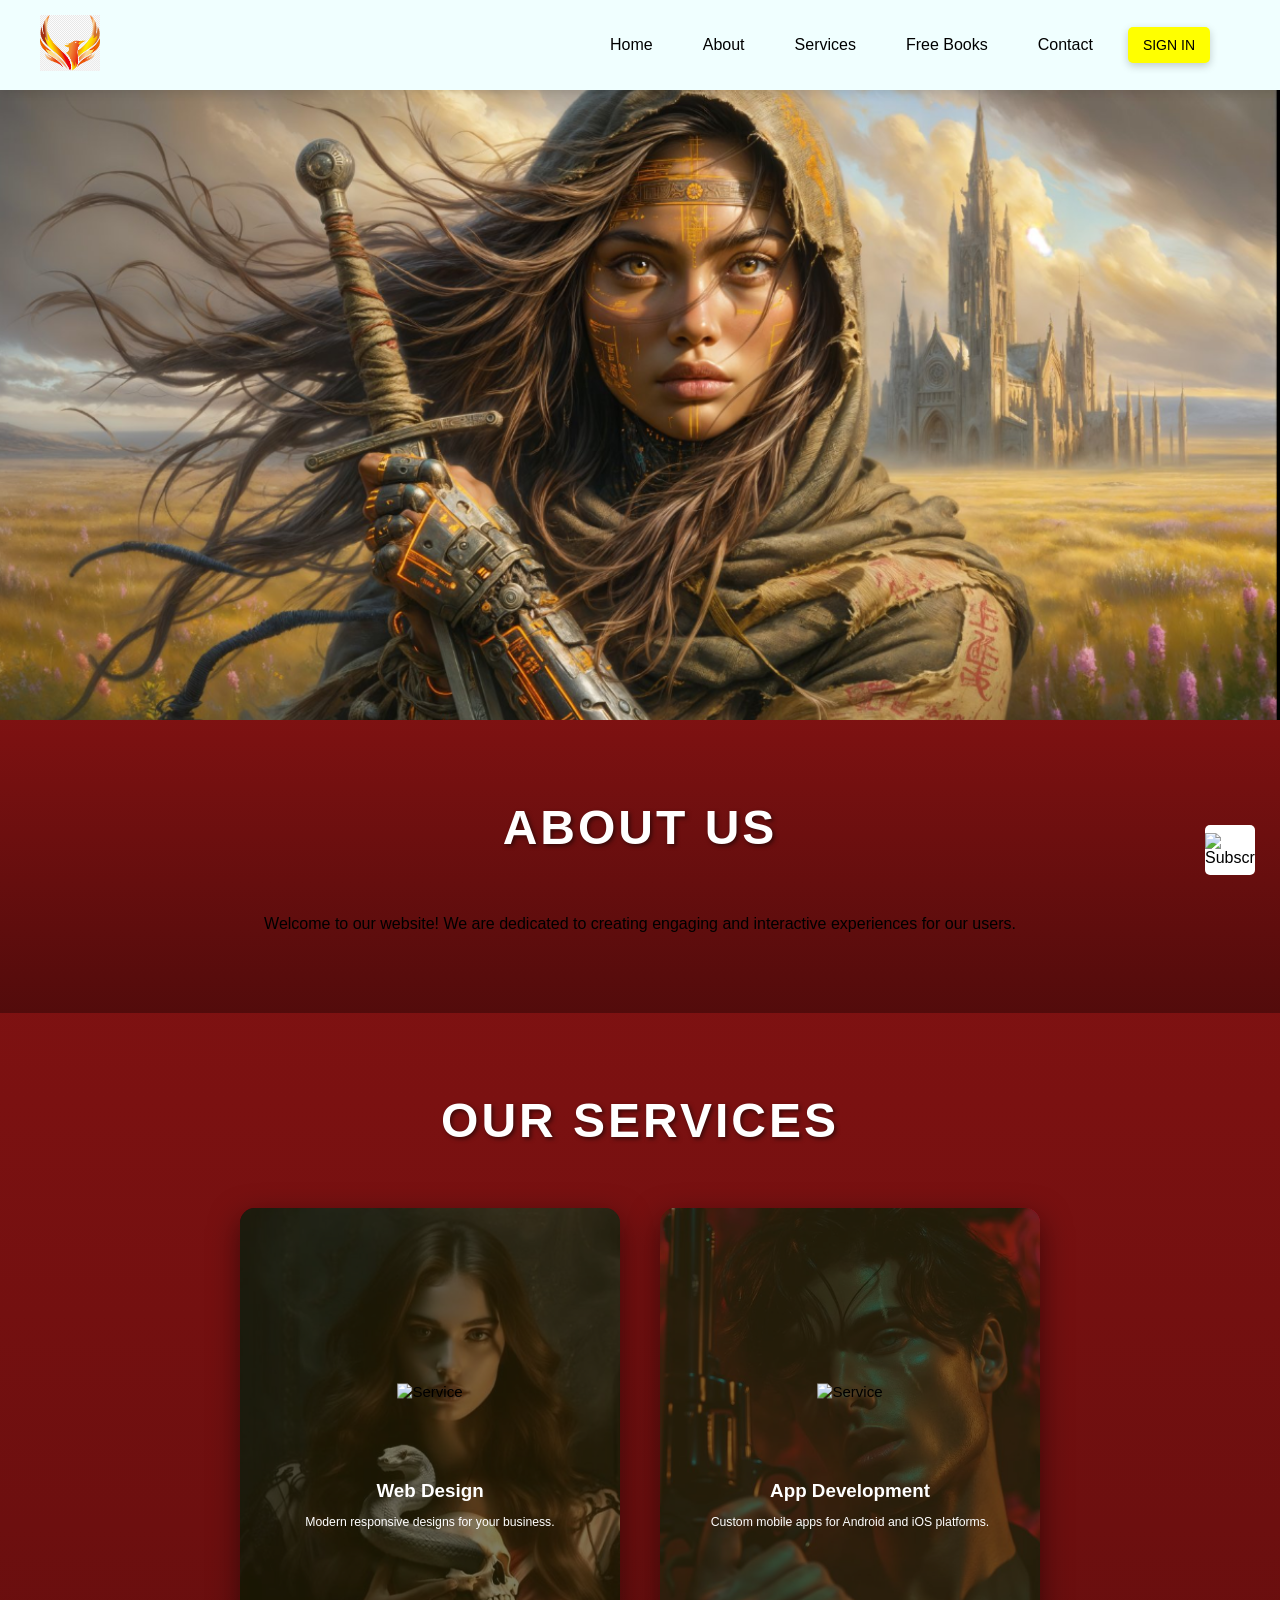
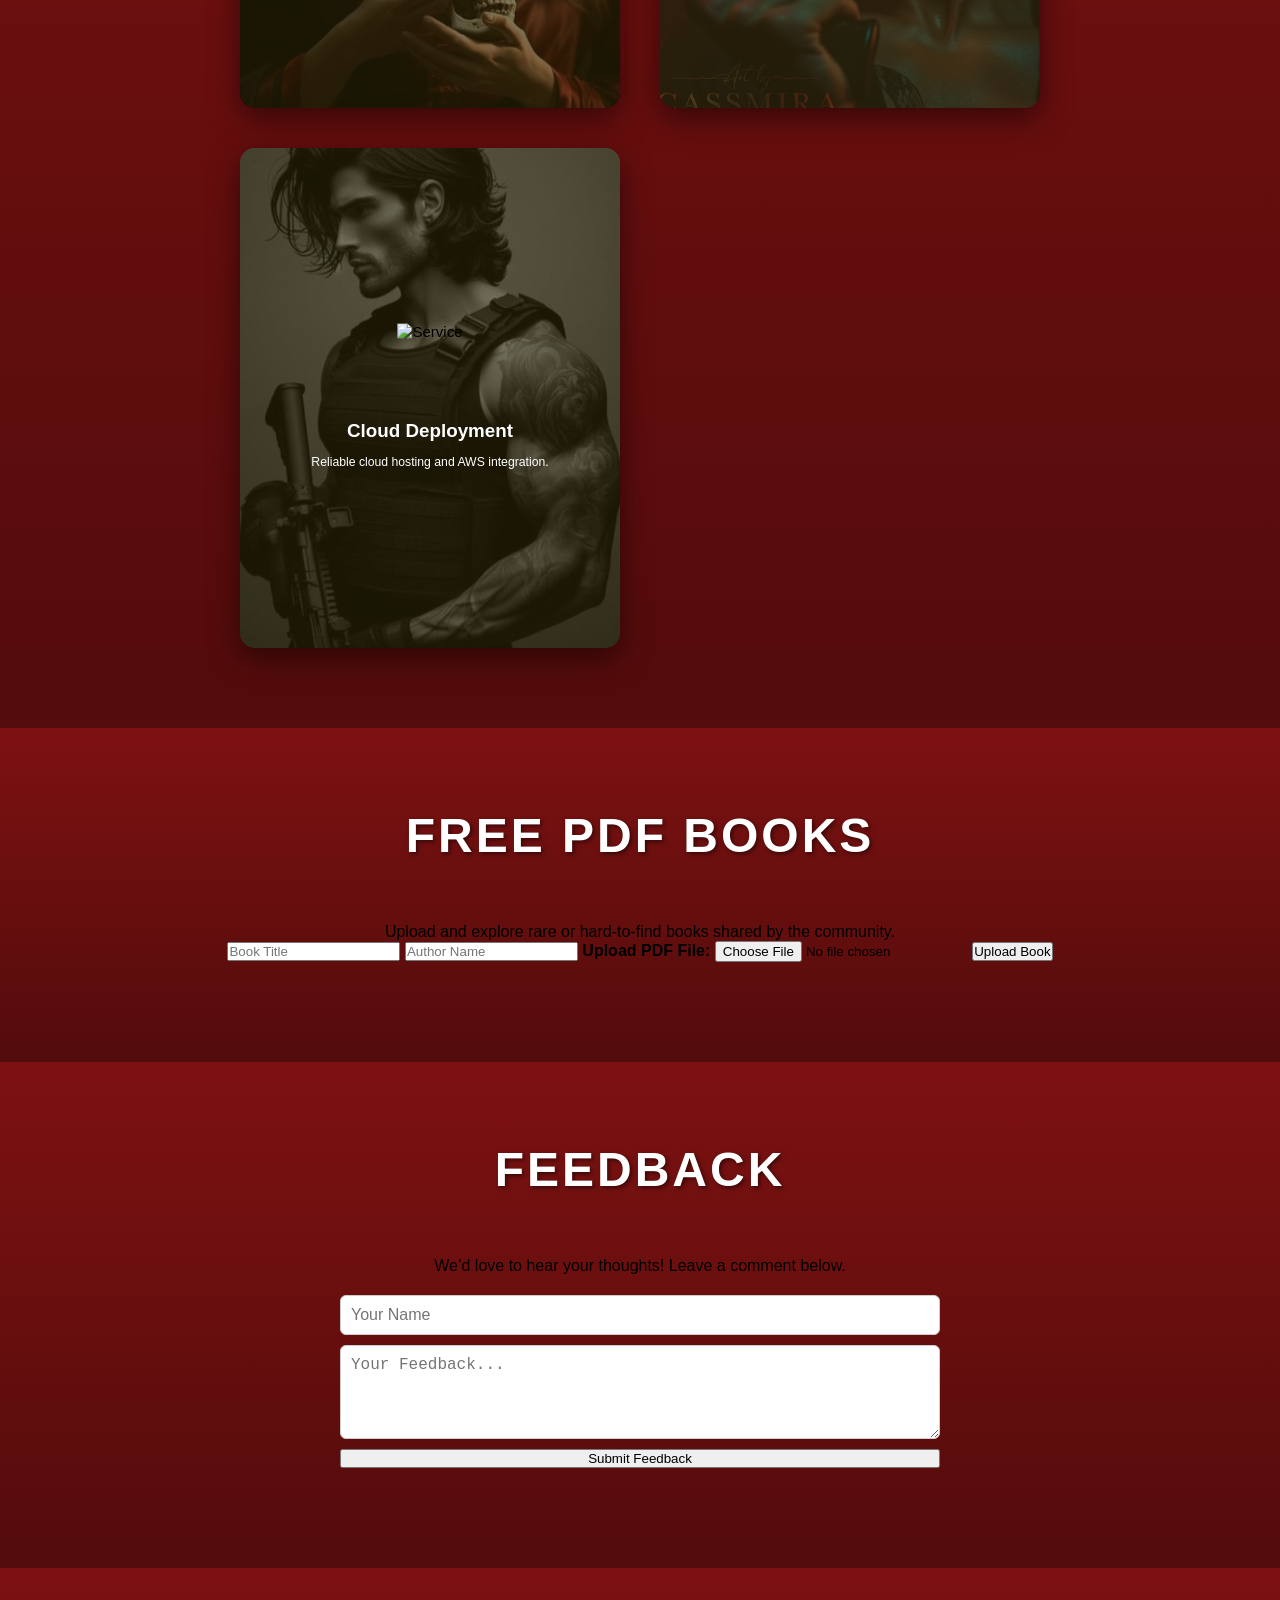
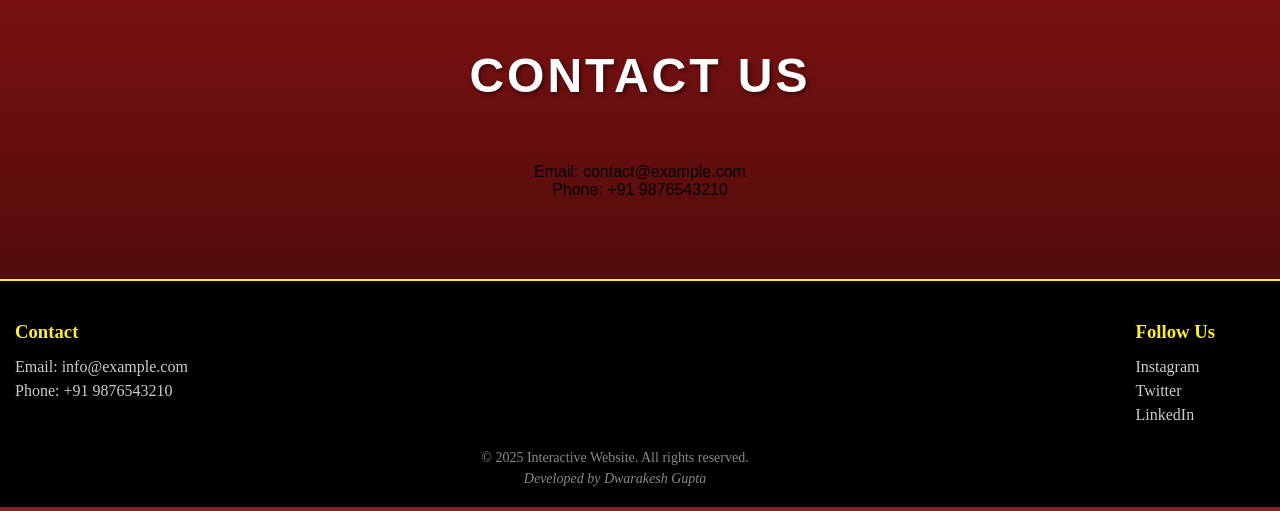
==== index.html @ aad5a96a "Pdf books section 40 (#53) * Updated feedback section and improved design  * Added Free PDF Books se" ====
<!DOCTYPE html>
<html lang="en">
<head>
  <meta charset="UTF-8" />
  <meta name="viewport" content="width=device-width, initial-scale=1.0" />
  <title>Interactive Website</title>
  <link rel="stylesheet" href="style.css" />
  <script src="https://code.jquery.com/jquery-3.6.0.min.js"></script>
  <style>
    html { scroll-behavior: smooth; }
  </style>
</head>
<body>
  <!-- Navbar -->
  <nav class="navbar">
    <div class="container">
      <a href="#home"><img src="logo.png" alt="Logo" class="logo" /></a>
      <div class="menu-toggle" id="menuToggle">
        <div class="bar"></div>
        <div class="bar"></div>
        <div class="bar"></div>
      </div>
      <ul class="navbar-list" id="navbarList">
        <li><a href="#home" class="link active">Home</a></li>
        <li><a href="#about" class="link">About</a></li>
        <li><a href="#services" class="link">Services</a></li>
        <li><a href="#books" class="link">Free Books</a></li>
        <li><a href="#contact" class="link">Contact</a></li>
        <li><a href="./signin.html" class="btn" id="login">Sign In</a></li>
        <li><a href="#" class="btn" id="logout" style="display:none;">Logout</a></li>
      </ul>
    </div>
  </nav>

  <!-- Home Section -->
  <section id="home" class="content">
    <img src="bg.png" alt="Background" class="img" loading="lazy" />
  </section>

  <!-- About Section -->
  <section id="about" class="featured-section">
    <h2 class="featured-title">About Us</h2>
    <p>
      Welcome to our website! We are dedicated to creating engaging and interactive experiences for our users.
    </p>
  </section>

  <!-- Services Section -->
  <section id="services" class="featured-section">
    <h2 class="featured-title">Our Services</h2>
    <div class="featured-cards">
      <div class="flip-card">
        <div class="flip-card-front">
          <div class="inner">
            <img src="service1.png" alt="Service" class="icon" />
            <h3>Web Design</h3>
            <p>Modern responsive designs for your business.</p>
          </div>
        </div>
        <div class="flip-card-back">
          <div class="inner">
            <h3>Web Design</h3>
            <p>We design visually appealing and responsive websites using the latest technologies.</p>
          </div>
        </div>
      </div>

      <div class="flip-card">
        <div class="flip-card-front">
          <div class="inner">
            <img src="service2.png" alt="Service" class="icon" />
            <h3>App Development</h3>
            <p>Custom mobile apps for Android and iOS platforms.</p>
          </div>
        </div>
        <div class="flip-card-back">
          <div class="inner">
            <h3>App Development</h3>
            <p>Build powerful and user-friendly applications tailored to your needs.</p>
          </div>
        </div>
      </div>

      <div class="flip-card">
        <div class="flip-card-front">
          <div class="inner">
            <img src="service3.png" alt="Service" class="icon" />
            <h3>Cloud Deployment</h3>
            <p>Reliable cloud hosting and AWS integration.</p>
          </div>
        </div>
        <div class="flip-card-back">
          <div class="inner">
            <h3>Cloud Deployment</h3>
            <p>We deploy and manage your apps on secure cloud environments like AWS.</p>
          </div>
        </div>
      </div>
    </div>
  </section>

  <!-- 📚 Free PDF Books Section -->
  <section id="books" class="featured-section">
    <h2 class="featured-title">Free PDF Books</h2>
    <p>Upload and explore rare or hard-to-find books shared by the community.</p>

    <form id="bookUploadForm" class="book-upload-form">
      <input type="text" id="bookTitle" name="bookTitle" placeholder="Book Title" required />
      <input type="text" id="bookAuthor" name="bookAuthor" placeholder="Author Name" required />
      <label for="bookFile" style="font-weight: 600;">Upload PDF File:</label>
      <input type="file" id="bookFile" name="bookFile" accept=".pdf" required />
      <button type="submit" class="submit-btn">Upload Book</button>
    </form>

    <div id="bookList" class="book-list"></div>
  </section>

  <!-- 💬 Feedback Section -->
  <section id="feedback" class="featured-section">
    <h2 class="featured-title">Feedback</h2>
    <p>We’d love to hear your thoughts! Leave a comment below.</p>

    <form id="feedbackForm" class="feedback-form">
      <input type="text" id="name" name="name" placeholder="Your Name" required />
      <textarea id="comment" name="comment" rows="4" placeholder="Your Feedback..." required></textarea>
      <button type="submit" class="submit-btn">Submit Feedback</button>
    </form>

    <div id="feedbackList" class="feedback-list"></div>
  </section>

  <!-- Contact Section -->
  <section id="contact" class="featured-section">
    <h2 class="featured-title">Contact Us</h2>
    <p>Email: contact@example.com</p>
    <p>Phone: +91 9876543210</p>
  </section>

  <!-- Popup -->
  <div id="popup">
    <img src="newsletter.png" class="newsletter" alt="Subscribe" />
    <span class="close" id="closePopup"><img src="close.png" class="close-icon" alt="Close" /></span>
    <h2 class="align-text">Subscribe to Upload Template</h2>

    <form id="uploadForm" class="input-field">
      <input type="email" id="email" name="email" placeholder="Enter your email" required />
      <label for="fileUpload" style="font-weight: 600;">Upload your template:</label>
      <input type="file" id="fileUpload" name="fileUpload" accept=".pdf,.zip,.docx,.png,.jpg" required />
      <button type="submit" class="submit-btn">Submit</button>
    </form>
  </div>

  <div class="subscribe-btn" id="openPopup">
    <img src="bell.png" alt="Subscribe" class="bell" />
  </div>

  <!-- Footer -->
  <footer class="footer">
    <div class="footer-wrapper">
      <div class="footer-contact">
        <h3>Contact</h3>
        <p>Email: info@example.com</p>
        <p>Phone: +91 9876543210</p>
      </div>
      <div class="footer-social">
        <h3>Follow Us</h3>
        <p><a href="#">Instagram</a></p>
        <p><a href="#">Twitter</a></p>
        <p><a href="#">LinkedIn</a></p>
      </div>
    </div>
    <div class="footer-bottom">
      <p>&copy; 2025 Interactive Website. All rights reserved.</p>
      <p class="footer-dev">Developed by Dwarakesh Gupta</p>
    </div>
  </footer>

  <!-- JS -->
  <script src="script.js"></script>
</body>
</html>
---- style.css ----
* {
  margin: 0;
  padding: 0;
  box-sizing: border-box;
  
}


body {
  margin: 0;
  padding: 0;
  font-family: 'Poppins', sans-serif;
  background: rgba(125, 16, 16, 0.922);
  overflow-x: hidden;
  overflow-y: auto;
}

/*popup*/

.newsletter{
  margin-bottom: 0px;
  display: flex; /* Use flexbox to center align-items */
  justify-content: center; /* Center items horizontally */
  width: 170px;
  margin: 0 auto; /* Center the elements horizontally */
}

/* Additional styling for the image inside popup */
#popup img.newsletter {
  display: block; /* Ensures the image is displayed as a block element */
  max-width: 100%; /* Ensure the image does not exceed container width */
  height: auto; /* Maintain aspect ratio */
}

/* Styles for the close button */
.close {
  width: 20px;
  height: auto;
}

.bell {
  width: 50px;
  height: auto;
}

.subscribe-btn {
  width: 50px;
  height: 50px;
  background-color: #fff;
  border-radius: 5px;
  position: absolute;
  right: 25px;
  bottom: 25px;
  display: flex;
  align-items: center;
  justify-content: center;
  cursor: pointer;
}

.subscribe-btn .img {
  max-width: 27px;
}

#popup {
  width: 90%;
  max-width: 500px;
  height: auto;
  max-height: 90vh;
  padding: 30px 20px;
  background-color: #fff;
  position: fixed;
  top: 50%;
  left: 50%;
  transform: translate(-50%, -50%);
  box-shadow: 0 0 40px rgba(0, 0, 0, 0.2);
  border-radius: 10px;
  transition: all 0.4s;
  z-index: 1000;
  display: none;
  overflow-y: auto;
  display: none;
  /* Center and stack popup content */
  display: none;
  /* Flex when active */
}
#popup.active {
  display: block; /* Show popup when active class is added */
  visibility: visible;
  opacity: 1;
}

/* Styles for the blur effect */
.blur {
  filter: blur(5px); /* Blur effect for the background */
  -webkit-filter: blur(5px); /* For older versions of Safari */
}

/* Use flexbox on the popup container to center its inner content */
#popup.active {
  display: flex; /* Show and layout content when active */
  visibility: visible;
  opacity: 1;
  flex-direction: column;
  align-items: center;
  justify-content: center;
}

#popup img {
  max-width: 150px;
}

.align-text{
  text-align: center;
  font-weight: 1000;
  font-size: 30px;
}

#popup .align-text{
  margin: 20px 0 10px;
  color:#000;
  font-size: 28px;
  font-weight: 700;
  text-align: center;
}

/* Make inner elements naturally fill available width */

.input-field{
  position: relative;
  width: 100%;
  margin-top: 20px;
}

.input-field input[type="email"] {
  width: 100%;
  padding: 10px 0;
  margin-bottom: 20px;
  padding: 15px;
  color: #000;
  background-color: #fff;
  border: 1px solid #060000;
  font-size: 15px;
  font-weight: 600;
  outline: none;
}


.input-field .submit-btn{
  width: 100%;
  padding: 15px 20px;
  color: #000000;
  background-color: rgb(232, 232, 13);
  font-size: 15px;
  font-weight: 700;
  letter-spacing: 1.5px;
  text-transform: uppercase;
  border-radius: 4px;
  border: none;
  outline: none;
  transition: all 0.3s;
  cursor: pointer;
}
.input-field .submit-btn:hover{
  background-color:#a8a1a1 ;
}

#popup .close{
  position: absolute;
  top: 5px;
  right: 10px;
  cursor: pointer;
}
.close .close-icon {
  width: 20px; /* Adjust close icon size */
  height: auto; /* Maintain aspect ratio */
}

/*navbar*/

.navbar {
  position: sticky;
  top: 0;
  color: #000;
  background-color: azure;
  padding: 15px 20px;
  z-index: 999;
  box-shadow: 0 2px 10px rgba(0, 0, 0, 0.1);
}

.logo {
  width: 60px;
  height: auto;
}

.container {
  display: flex;
  justify-content: space-between;
  align-items: center;
  max-width: 1400px;
  margin: 0 auto;
  padding: 0 20px;
}

.navbar .navbar-list {
  display: flex;
  list-style-type: none;
  margin: 0;
  padding: 0;
  align-items: center;
}

.navbar .navbar-list li {
  margin: 0 10px;
}

.navbar .navbar-list li a {
  display: block;
  color: #000;
  padding: 10px 15px;
  text-align: center;
  text-decoration: none;
  font-weight: 500;
  transition: all 0.3s;
  border-radius: 5px;
}

.navbar .navbar-list li a:hover {
  background-color: #fded36;
  transform: translateY(-2px);
}

.navbar .btn {
  padding: 10px 25px;
  color: #000000;
  background-color: yellow;
  font-family: inherit;
  font-size: 14px;
  font-weight: 600;
  text-transform: uppercase;
  box-shadow: 0 3px 8px rgba(0, 0, 0, 0.2);
  transition: all 0.3s;
  border-radius: 5px;
}

.navbar .btn:hover {
  background-color: #fded36;
  transform: translateY(-2px);
  box-shadow: 0 5px 15px rgba(0, 0, 0, 0.3);
}

.menu-toggle {
  display: none;
  flex-direction: column;
  cursor: pointer;
  z-index: 1001;
}


.menu-toggle .bar {
  width: 28px;
  height: 3px;
  background-color: #2b2b2b;
  margin: 5px 0;
  transition: all 0.3s ease;
  border-radius: 3px;
}

.menu-toggle.menu-open .bar:nth-child(1) {
  transform: translateY(8px) rotate(45deg);
}

.menu-toggle.menu-open .bar:nth-child(2) {
  opacity: 0;
}

.menu-toggle.menu-open .bar:nth-child(3) {
  transform: translateY(-8px) rotate(-45deg);
}

/* Responsive Styles */
@media (max-width: 992px) {
  .navbar .navbar-list {
    display: none;
    width: 100%;
    background-color: rgba(240, 255, 255, 0.98);
    padding: 20px;
    flex-direction: column;
    position: fixed;
    top: 70px;
    left: 0;
    right: 0;
    z-index: 998;
    box-shadow: 0 5px 20px rgba(0, 0, 0, 0.2);
    max-height: calc(100vh - 70px);
    overflow-y: auto;
  }

  .navbar .navbar-list.active {
    display: flex;
  }

  .navbar .navbar-list li {
    margin: 10px 0;
    width: 100%;
  }

  .navbar .navbar-list li a {
    width: 100%;
    padding: 15px;
    font-size: 16px;
  }

  .menu-toggle {
    display: flex;
  }

  .logo {
    width: 50px;
  }
}

.img {
  position: absolute;
  top: 0;
  left: 0;
  width: 100%;
  height: 100%;
  object-fit: cover;
  z-index: -1;
  transition: transform 0.1s ease-out; /* Add transition for smooth movement */
}

.content {
  position: relative;
  width: 100%;
  height: 70vh;
  min-height: 400px;
  overflow: hidden;
}

.space{
  margin-top: 0;
}

/* Featured Section Styles */
.featured-section {
  padding: 80px 20px;
  text-align: center;
  background: linear-gradient(180deg, rgba(125, 16, 16, 0.922) 0%, rgba(80, 10, 10, 0.95) 100%);
}

.featured-title {
  font-size: clamp(32px, 5vw, 48px);
  font-weight: 700;
  color: #fff;
  margin-bottom: 60px;
  text-transform: uppercase;
  letter-spacing: 3px;
  text-shadow: 2px 2px 4px rgba(0, 0, 0, 0.5);
}

.featured-cards {
  display: grid;
  grid-template-columns: repeat(auto-fit, minmax(300px, 380px));
  justify-content: center;
  gap: 40px;
  max-width: 1400px;
  margin: 0 auto;
  padding: 0 20px;
}

.flip-card {
  background-color: transparent;
  perspective: 1000px;
  width: 100%;
  max-width: 380px;
  margin: 0 auto;
}

.flip-card-front,
.flip-card-back {
  width: 100%;
  min-height: 500px;
  height: auto;
  background-color: #000000;
  background-image: url(imgcard/card2.png);
  background-size: cover;
  background-position: center;
  text-align: center;
  backface-visibility: hidden;
  transform-style: preserve-3d;
  transition: transform 0.7s cubic-bezier(0.4, 0.2, 0.2, 1);
  border-radius: 15px;
  box-shadow: 0 10px 30px rgba(0, 0, 0, 0.5);
  overflow: hidden;
  position: relative;
}

.flip-card:nth-of-type(2) .flip-card-front,
.flip-card:nth-of-type(2) .flip-card-back {
  background-image: url(imgcard/card1.png);
}

.flip-card:nth-of-type(3) .flip-card-front,
.flip-card:nth-of-type(3) .flip-card-back {
  background-image: url(imgcard/card\ 4.png);
}

.flip-card-front {
  transform: rotateY(0deg);
}

.flip-card-back {
  position: absolute;
  top: 0;
  left: 0;
  transform: rotateY(180deg);
}

.flip-card-front::after,
.flip-card-back::after {
  content: "";
  width: 100%;
  height: 100%;
  background-color: #2b2605;
  position: absolute;
  top: 0;
  left: 0;
  opacity: 0.6;
}

.flip-card-front .inner,
.flip-card-back .inner {
  width: 100%;
  padding: 30px 20px;
  position: absolute;
  top: 50%;
  left: 0;
  transform: translateY(-50%) translateZ(60px) scale(0.94);
  z-index: 2;
  display: flex;
  flex-direction: column;
  align-items: center;
  justify-content: center;
  box-sizing: border-box;
}

.space1 {
  margin-top: 0;
  height: 150px;
}

.inner .icon {
  width: 70px;
  height: 70px;
  object-fit: contain;
  margin-bottom: 15px;
}

.inner h3 {
  margin: 15px 0 10px;
  color: #ffffff;
  font-size: 20px;
  font-weight: 700;
  line-height: 1.4;
  text-transform: capitalize;
  word-wrap: break-word;
  max-width: 100%;
}

.inner p {
  color: #ffffff;
  font-size: 13px;
  line-height: 1.6;
  margin: 0;
  padding: 0 10px;
  word-wrap: break-word;
  overflow-wrap: break-word;
  max-width: 100%;
}

.flip-card:hover .flip-card-front {
  transform: rotateY(-180deg);
}

.flip-card:hover .flip-card-back {
  transform: rotateY(0deg);
}

/* Additional Responsive Styles */
@media (max-width: 768px) {
  body {
    padding: 0;
  }

  .content {
    height: 50vh;
    min-height: 300px;
  }

  .featured-section {
    padding: 40px 15px;
  }

  .featured-title {
    margin-bottom: 40px;
  }

  .featured-cards {
    grid-template-columns: 1fr;
    gap: 30px;
    padding: 0 15px;
  }

  .flip-card-front,
  .flip-card-back {
    min-height: 450px;
  }

  .flip-card-front .inner,
  .flip-card-back .inner {
    padding: 25px 15px;
  }

  .space1 {
    height: 120px;
  }

  .inner .icon {
    width: 60px;
    height: 60px;
    margin-bottom: 10px;
  }

  .inner h3 {
    font-size: 18px;
    line-height: 1.3;
    margin: 10px 0 8px;
  }

  .inner p {
    font-size: 12px;
    line-height: 1.5;
    padding: 0 5px;
  }

  #popup {
    padding: 20px 15px;
  }

  .align-text {
    font-size: 24px;
  }

  .subscribe-btn {
    width: 45px;
    height: 45px;
    right: 15px;
    bottom: 15px;
  }

  .bell {
    width: 40px;
  }
}

@media (max-width: 480px) {
  .featured-cards {
    grid-template-columns: 1fr;
  }

  .flip-card-front,
  .flip-card-back {
    min-height: 420px;
  }

  .flip-card-front .inner,
  .flip-card-back .inner {
    padding: 20px 12px;
  }

  .space1 {
    height: 100px;
  }

  .inner .icon {
    width: 55px;
    height: 55px;
  }

  .inner h3 {
    font-size: 16px;
    margin: 8px 0 6px;
  }

  .inner p {
    font-size: 11px;
    line-height: 1.4;
  }

  .navbar {
    padding: 10px 15px;
  }

  .container {
    padding: 0 10px;
  }
}

@media (min-width: 1400px) {
  .featured-cards {
    grid-template-columns: repeat(3, 380px);
  }
}
.footer {
  width: calc(100vw + 50px);
  background: #000;
  color: #fff;
  padding: 40px 20px 20px;
  box-sizing: border-box;
  font-family: 'Times New Roman', serif;
  border-top: 2px solid #fded36;
  position: relative;
  left: -50px;
}

.footer-wrapper {
  max-width: 1200px;
  margin: 0 auto;
  display: flex;
  justify-content: space-between;
  flex-wrap: wrap;
  gap: 30px;
}

.footer-contact,
.footer-social {

  justify-content: center;
}

.footer-contact h3,
.footer-social h3 {
  color: #fded36;
  margin-bottom: 15px;
}

.footer-contact p,
.footer-social p,
.footer-contact a,
.footer-social a {
  font-size: 16px;
  color: #ccc;
  margin: 6px 0;
  text-decoration: none;
  transition: color 0.3s ease;
}

.footer-contact a:hover,
.footer-social a:hover {
  color: #fded36;
}

.footer-bottom {
  max-width: 1200px;
  margin: 20px auto 0;
  text-align: center;
  font-size: 14px;
  color: #aaa;
  opacity: 0.8;
}

.footer-dev {
  margin-top: 5px;
  font-style: italic;
}


@media (max-width: 700px) {
  .footer-wrapper {
    flex-direction: column;
    align-items: center;
    gap: 20px;
  }
}
<<<<<<< HEAD
=======

>>>>>>> 62a9fddbc7db06f9d13c097fd1f93455b035f316
/* === Beetroot Book Suggestion Section === */
#book-suggestions {
  background-color: #3b0a45 !important; /* deep beetroot background */
  color: #f9e6ff;
  padding: 60px 20px;
  text-align: center;
  border-top: 5px solid #a020f0;
  border-radius: 12px 12px 0 0;
  position: relative;
  z-index: 2;
}

#book-suggestions h2 {
  font-size: 2rem;
  margin-bottom: 15px;
  color: #ffb3ff;
}

#book-suggestions p {
  color: #f5d0ff;
  font-size: 1.1rem;
  margin-bottom: 25px;
}

#suggestion-form {
  max-width: 500px;
  margin: 0 auto;
  display: flex;
  flex-direction: column;
  gap: 14px;
}

#suggestion-form input,
#suggestion-form textarea {
  background-color: #4b145d;
  color: #fff;
  border: 1px solid #a855f7;
  padding: 12px;
  border-radius: 6px;
  font-size: 1rem;
}

#suggestion-form input::placeholder,
#suggestion-form textarea::placeholder {
  color: #e5b8ff;
}

#suggestion-form button {
  background-color: #a020f0;
  color: white;
  padding: 12px;
  border: none;
  border-radius: 6px;
  font-weight: bold;
  cursor: pointer;
  transition: background-color 0.3s, transform 0.2s;
}

#suggestion-form button:hover {
  background-color: #8a0ec0;
  transform: scale(1.05);
}

/* Feedback Section */
.feedback-form {
  display: flex;
  flex-direction: column;
  gap: 10px;
  width: 80%;
  max-width: 600px;
  margin: 20px auto;
}

.feedback-form input,
.feedback-form textarea {
  padding: 10px;
  border-radius: 6px;
  border: 1px solid #ccc;
  font-size: 16px;
}

.feedback-list {
  width: 80%;
  max-width: 600px;
  margin: 20px auto;
}

.feedback-item {
  background: #f9f9f9;
  padding: 12px;
  margin-bottom: 10px;
  border-left: 4px solid #007bff;
  border-radius: 6px;
}

/* Free PDF Books Section */
.upload-form {
  display: flex;
  flex-direction: column;
  gap: 12px;
  max-width: 400px;
  margin: 20px auto;
}

.upload-form input[type="text"],
.upload-form input[type="file"] {
  padding: 10px;
  border: 1px solid #ddd;
  border-radius: 8px;
}

.book-list {
  margin-top: 20px;
  text-align: center;
}

.book-item {
  background: #f8f9fa;
  padding: 12px;
  border-radius: 10px;
  margin: 10px 0;
  box-shadow: 0 0 5px rgba(0,0,0,0.1);
}
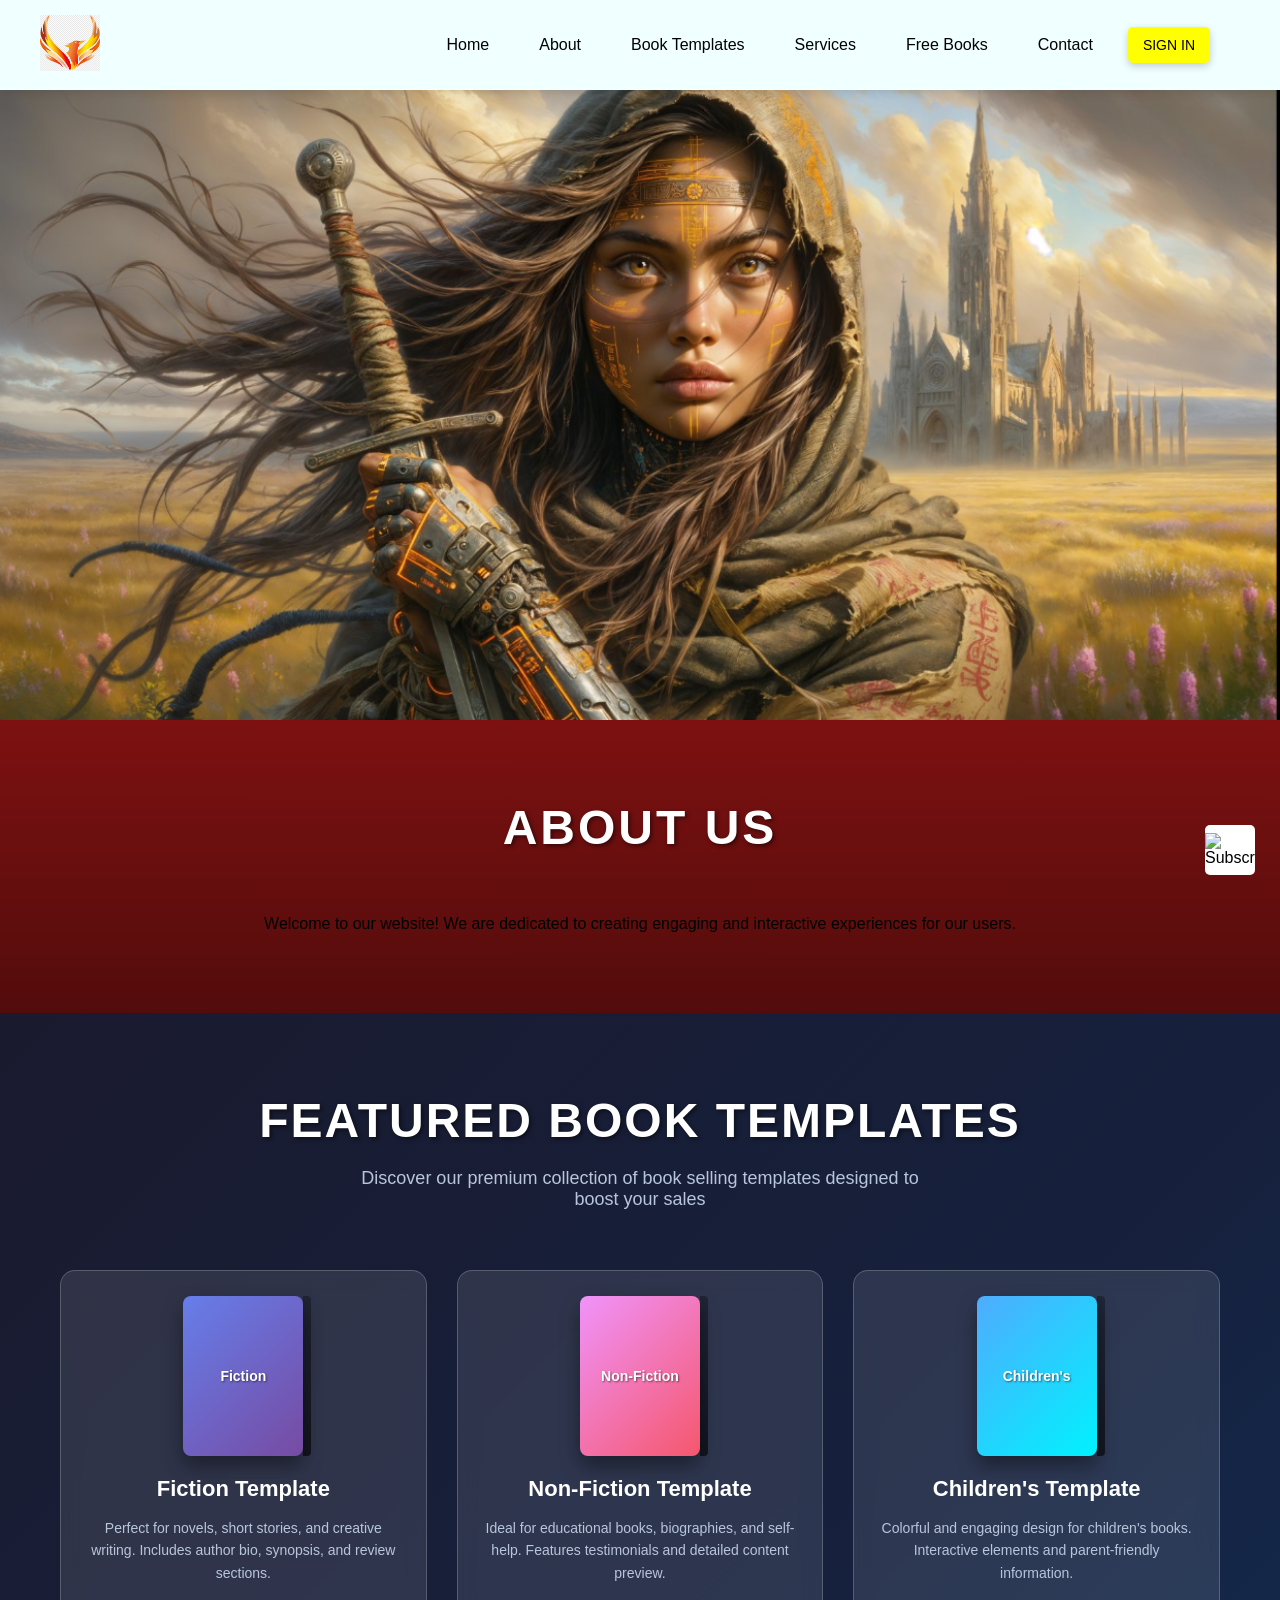
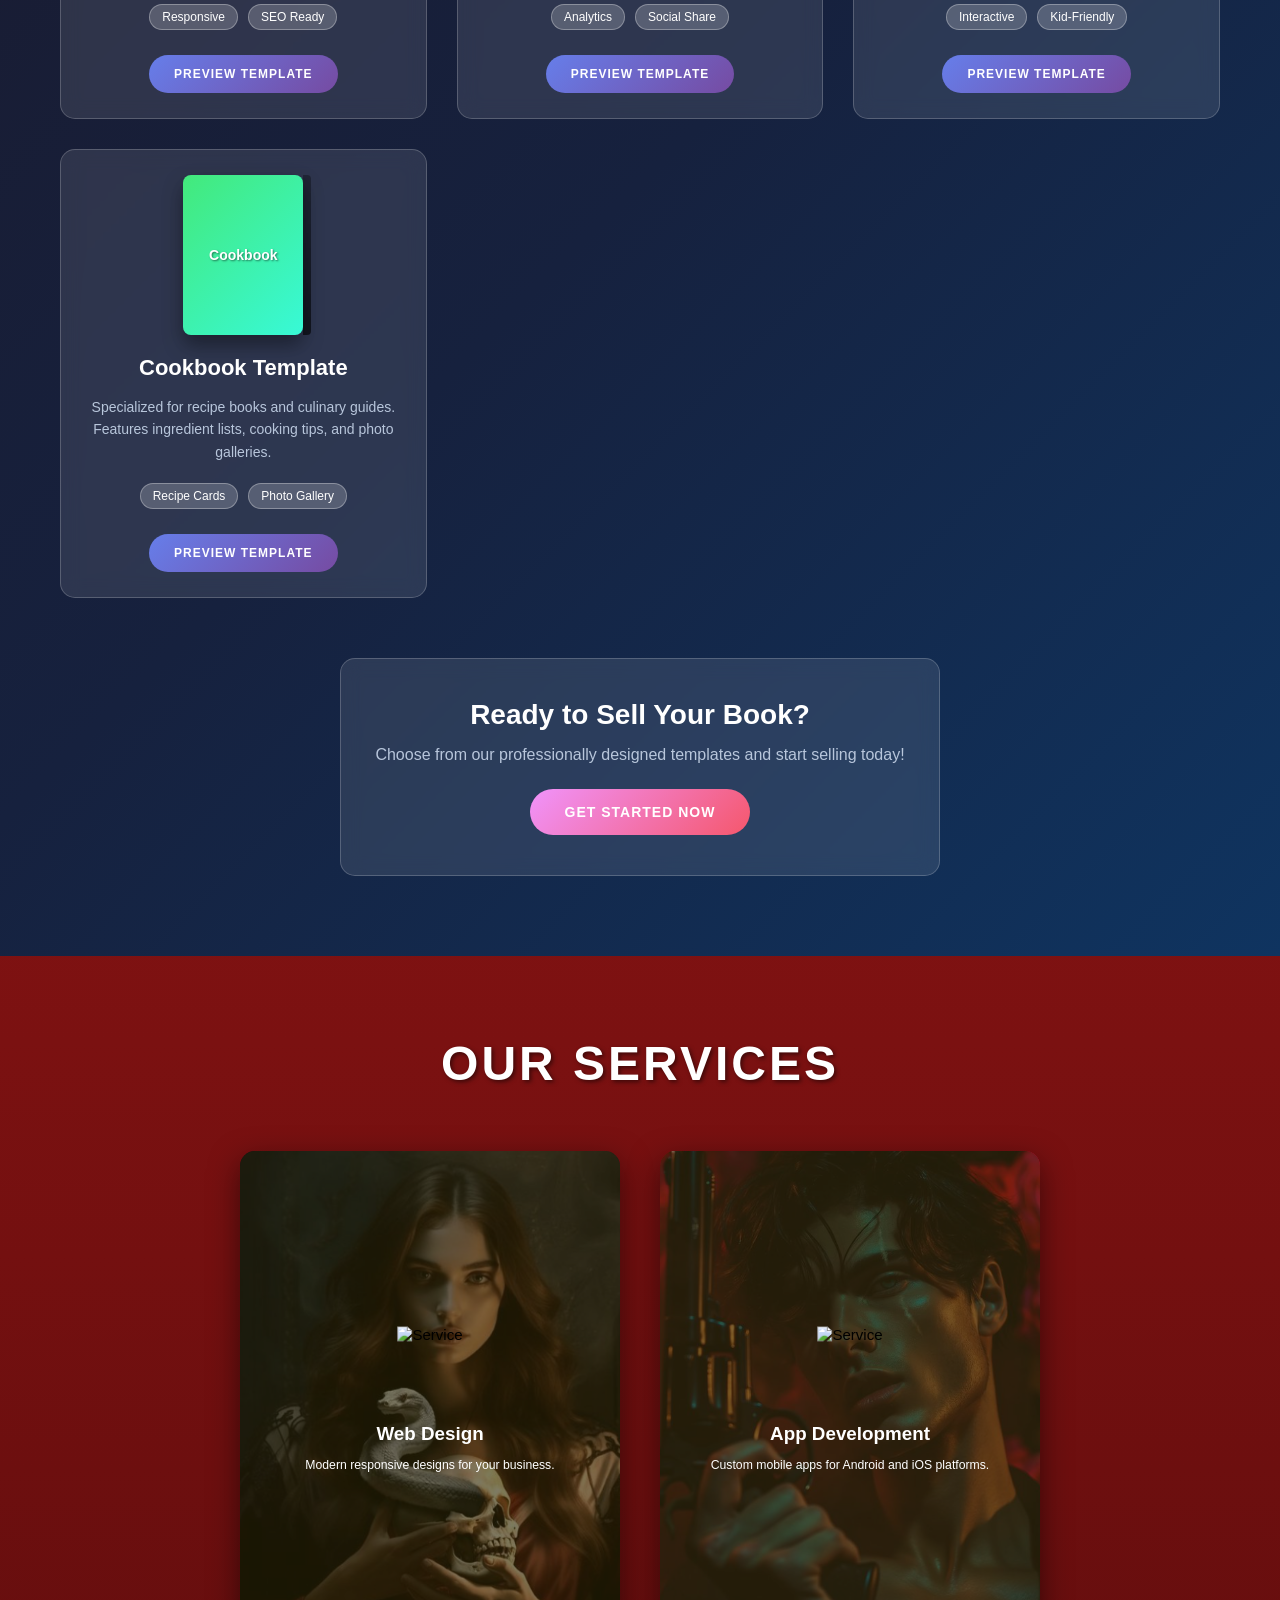
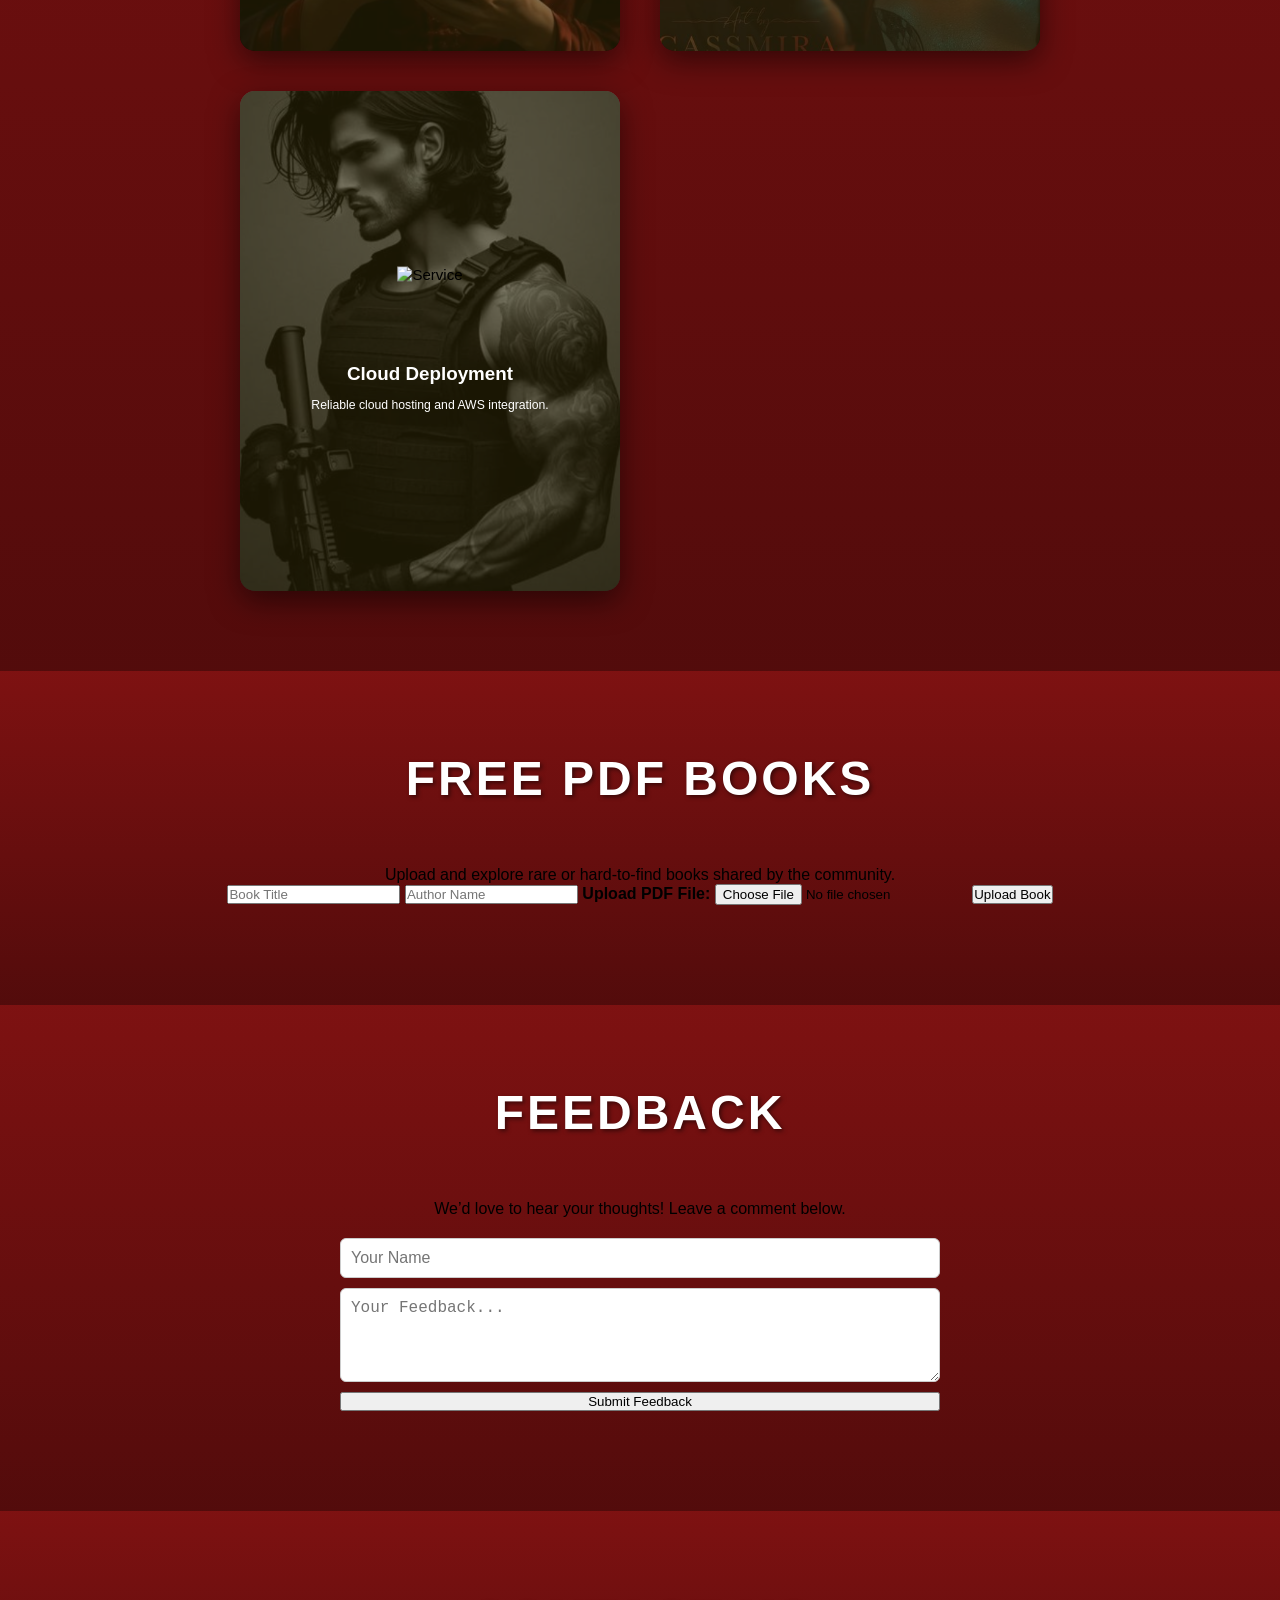
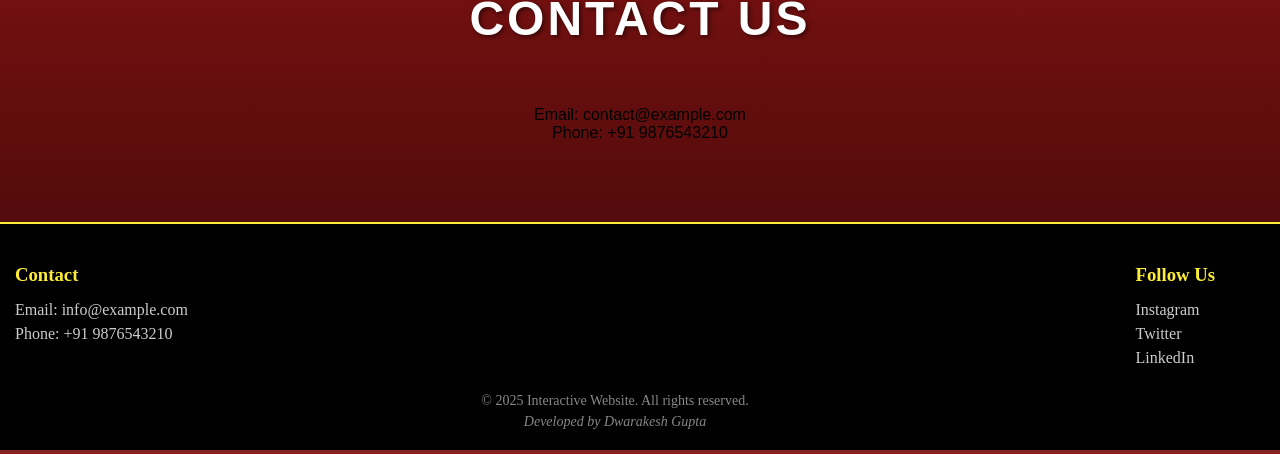
==== commit 99389e4c: "Merge branch 'main' into feature/book-selling-templates" ====
--- a/index.html
+++ b/index.html
@@ -23,6 +23,7 @@
       <ul class="navbar-list" id="navbarList">
         <li><a href="#home" class="link active">Home</a></li>
         <li><a href="#about" class="link">About</a></li>
+        <li><a href="#book-templates" class="link">Book Templates</a></li>
         <li><a href="#services" class="link">Services</a></li>
         <li><a href="#books" class="link">Free Books</a></li>
         <li><a href="#contact" class="link">Contact</a></li>
@@ -43,6 +44,92 @@
     <p>
       Welcome to our website! We are dedicated to creating engaging and interactive experiences for our users.
     </p>
+  </section>
+
+  <!-- Book Selling Templates Section -->
+  <section id="book-templates" class="book-templates-section">
+    <h2 class="book-templates-title">Featured Book Templates</h2>
+    <p class="book-templates-subtitle">Discover our premium collection of book selling templates designed to boost your sales</p>
+    
+    <div class="book-templates-grid">
+      <div class="book-template-card">
+        <div class="book-template-image">
+          <div class="book-cover fiction-cover">
+            <h3>Fiction</h3>
+            <div class="book-spine"></div>
+          </div>
+        </div>
+        <div class="book-template-content">
+          <h4>Fiction Template</h4>
+          <p>Perfect for novels, short stories, and creative writing. Includes author bio, synopsis, and review sections.</p>
+          <div class="template-features">
+            <span class="feature-tag">Responsive</span>
+            <span class="feature-tag">SEO Ready</span>
+          </div>
+          <button class="template-btn">Preview Template</button>
+        </div>
+      </div>
+
+      <div class="book-template-card">
+        <div class="book-template-image">
+          <div class="book-cover non-fiction-cover">
+            <h3>Non-Fiction</h3>
+            <div class="book-spine"></div>
+          </div>
+        </div>
+        <div class="book-template-content">
+          <h4>Non-Fiction Template</h4>
+          <p>Ideal for educational books, biographies, and self-help. Features testimonials and detailed content preview.</p>
+          <div class="template-features">
+            <span class="feature-tag">Analytics</span>
+            <span class="feature-tag">Social Share</span>
+          </div>
+          <button class="template-btn">Preview Template</button>
+        </div>
+      </div>
+
+      <div class="book-template-card">
+        <div class="book-template-image">
+          <div class="book-cover children-cover">
+            <h3>Children's</h3>
+            <div class="book-spine"></div>
+          </div>
+        </div>
+        <div class="book-template-content">
+          <h4>Children's Template</h4>
+          <p>Colorful and engaging design for children's books. Interactive elements and parent-friendly information.</p>
+          <div class="template-features">
+            <span class="feature-tag">Interactive</span>
+            <span class="feature-tag">Kid-Friendly</span>
+          </div>
+          <button class="template-btn">Preview Template</button>
+        </div>
+      </div>
+
+      <div class="book-template-card">
+        <div class="book-template-image">
+          <div class="book-cover cookbook-cover">
+            <h3>Cookbook</h3>
+            <div class="book-spine"></div>
+          </div>
+        </div>
+        <div class="book-template-content">
+          <h4>Cookbook Template</h4>
+          <p>Specialized for recipe books and culinary guides. Features ingredient lists, cooking tips, and photo galleries.</p>
+          <div class="template-features">
+            <span class="feature-tag">Recipe Cards</span>
+            <span class="feature-tag">Photo Gallery</span>
+          </div>
+          <button class="template-btn">Preview Template</button>
+        </div>
+      </div>
+    </div>
+
+    <div class="template-cta">
+      <h3>Ready to Sell Your Book?</h3>
+      <p>Choose from our professionally designed templates and start selling today!</p>
+      <button class="cta-button">Get Started Now</button>
+    </div>
   </section>
 
   <!-- Services Section -->
@@ -176,6 +263,55 @@
   </footer>
 
   <!-- JS -->
-  <script src="script.js"></script>
+  <script>
+    $(document).ready(function () {
+      // Navbar toggle
+      $(".menu-toggle").on("click", function () {
+        $(this).toggleClass("menu-open");
+        $(".navbar-list").toggleClass("active");
+      });
+
+      $(".link").on("click", function () {
+        $(".link").removeClass("active");
+        $(this).addClass("active");
+        $(".navbar-list").removeClass("active");
+        $(".menu-toggle").removeClass("menu-open");
+      });
+
+      // Popup open/close
+      $('.subscribe-btn').on("click", function () {
+        $("#popup").addClass("active");
+      });
+
+      $(".close").on("click", function () {
+        $("#popup").removeClass("active");
+      });
+
+      // File upload form
+      $("#uploadForm").on("submit", function (e) {
+        e.preventDefault();
+        const email = $("#email").val();
+        const file = $("#fileUpload")[0].files[0];
+        if (!email || !file) {
+          alert("Please provide both email and file!");
+          return;
+        }
+        alert("Template uploaded successfully by " + email + "!");
+        $("#popup").removeClass("active");
+        this.reset();
+      });
+
+      // Book template interactions
+      $(".template-btn").on("click", function () {
+        const templateType = $(this).closest('.book-template-card').find('h4').text();
+        alert(`Preview for ${templateType} will be available soon! Stay tuned for our template showcase.`);
+      });
+
+      $(".cta-button").on("click", function () {
+        alert("Welcome to our Book Template Store! Choose your perfect template and start selling your books today.");
+      });
+    });
+  </script>
+
 </body>
 </html>
--- a/style.css
+++ b/style.css
@@ -612,6 +612,260 @@
     grid-template-columns: repeat(3, 380px);
   }
 }
+
+/* Book Templates Section */
+.book-templates-section {
+  padding: 80px 20px;
+  background: linear-gradient(135deg, #1a1a2e 0%, #16213e 50%, #0f3460 100%);
+  color: #fff;
+  text-align: center;
+}
+
+.book-templates-title {
+  font-size: clamp(32px, 5vw, 48px);
+  font-weight: 700;
+  color: #fff;
+  margin-bottom: 20px;
+  text-transform: uppercase;
+  letter-spacing: 2px;
+  text-shadow: 2px 2px 4px rgba(0, 0, 0, 0.5);
+}
+
+.book-templates-subtitle {
+  font-size: 18px;
+  color: #b8c6db;
+  margin-bottom: 60px;
+  max-width: 600px;
+  margin-left: auto;
+  margin-right: auto;
+}
+
+.book-templates-grid {
+  display: grid;
+  grid-template-columns: repeat(auto-fit, minmax(300px, 1fr));
+  gap: 30px;
+  max-width: 1200px;
+  margin: 0 auto 60px;
+  padding: 0 20px;
+}
+
+.book-template-card {
+  background: rgba(255, 255, 255, 0.1);
+  border-radius: 15px;
+  padding: 25px;
+  backdrop-filter: blur(10px);
+  border: 1px solid rgba(255, 255, 255, 0.2);
+  transition: all 0.3s ease;
+  position: relative;
+  overflow: hidden;
+}
+
+.book-template-card:hover {
+  transform: translateY(-10px);
+  box-shadow: 0 20px 40px rgba(0, 0, 0, 0.3);
+  background: rgba(255, 255, 255, 0.15);
+}
+
+.book-template-image {
+  margin-bottom: 20px;
+  display: flex;
+  justify-content: center;
+  perspective: 1000px;
+}
+
+.book-cover {
+  width: 120px;
+  height: 160px;
+  border-radius: 8px;
+  display: flex;
+  align-items: center;
+  justify-content: center;
+  position: relative;
+  box-shadow: 0 10px 20px rgba(0, 0, 0, 0.4);
+  transform-style: preserve-3d;
+  transition: transform 0.3s ease;
+}
+
+.book-template-card:hover .book-cover {
+  transform: rotateY(-15deg) rotateX(5deg);
+}
+
+.book-spine {
+  position: absolute;
+  right: -8px;
+  top: 0;
+  width: 8px;
+  height: 100%;
+  background: linear-gradient(to bottom, rgba(0, 0, 0, 0.3), rgba(0, 0, 0, 0.6));
+  border-radius: 0 4px 4px 0;
+}
+
+.fiction-cover {
+  background: linear-gradient(135deg, #667eea 0%, #764ba2 100%);
+}
+
+.non-fiction-cover {
+  background: linear-gradient(135deg, #f093fb 0%, #f5576c 100%);
+}
+
+.children-cover {
+  background: linear-gradient(135deg, #4facfe 0%, #00f2fe 100%);
+}
+
+.cookbook-cover {
+  background: linear-gradient(135deg, #43e97b 0%, #38f9d7 100%);
+}
+
+.book-cover h3 {
+  color: #fff;
+  font-size: 14px;
+  font-weight: 700;
+  text-align: center;
+  text-shadow: 1px 1px 2px rgba(0, 0, 0, 0.5);
+  z-index: 1;
+}
+
+.book-template-content h4 {
+  font-size: 22px;
+  font-weight: 600;
+  margin-bottom: 15px;
+  color: #fff;
+}
+
+.book-template-content p {
+  font-size: 14px;
+  line-height: 1.6;
+  color: #b8c6db;
+  margin-bottom: 20px;
+}
+
+.template-features {
+  display: flex;
+  gap: 10px;
+  justify-content: center;
+  margin-bottom: 25px;
+  flex-wrap: wrap;
+}
+
+.feature-tag {
+  background: rgba(255, 255, 255, 0.2);
+  color: #fff;
+  padding: 5px 12px;
+  border-radius: 20px;
+  font-size: 12px;
+  font-weight: 500;
+  border: 1px solid rgba(255, 255, 255, 0.3);
+}
+
+.template-btn {
+  background: linear-gradient(135deg, #667eea 0%, #764ba2 100%);
+  color: #fff;
+  border: none;
+  padding: 12px 25px;
+  border-radius: 25px;
+  font-weight: 600;
+  cursor: pointer;
+  transition: all 0.3s ease;
+  text-transform: uppercase;
+  letter-spacing: 1px;
+  font-size: 12px;
+}
+
+.template-btn:hover {
+  transform: translateY(-2px);
+  box-shadow: 0 8px 20px rgba(102, 126, 234, 0.4);
+}
+
+.template-cta {
+  background: rgba(255, 255, 255, 0.1);
+  border-radius: 15px;
+  padding: 40px 30px;
+  backdrop-filter: blur(10px);
+  border: 1px solid rgba(255, 255, 255, 0.2);
+  max-width: 600px;
+  margin: 0 auto;
+}
+
+.template-cta h3 {
+  font-size: 28px;
+  font-weight: 700;
+  margin-bottom: 15px;
+  color: #fff;
+}
+
+.template-cta p {
+  font-size: 16px;
+  color: #b8c6db;
+  margin-bottom: 25px;
+}
+
+.cta-button {
+  background: linear-gradient(135deg, #f093fb 0%, #f5576c 100%);
+  color: #fff;
+  border: none;
+  padding: 15px 35px;
+  border-radius: 30px;
+  font-weight: 700;
+  cursor: pointer;
+  transition: all 0.3s ease;
+  text-transform: uppercase;
+  letter-spacing: 1px;
+  font-size: 14px;
+}
+
+.cta-button:hover {
+  transform: translateY(-3px);
+  box-shadow: 0 10px 25px rgba(240, 147, 251, 0.4);
+}
+
+/* Responsive Design for Book Templates */
+@media (max-width: 768px) {
+  .book-templates-section {
+    padding: 60px 15px;
+  }
+  
+  .book-templates-grid {
+    grid-template-columns: 1fr;
+    gap: 25px;
+    padding: 0 15px;
+  }
+  
+  .book-template-card {
+    padding: 20px;
+  }
+  
+  .template-cta {
+    padding: 30px 20px;
+  }
+  
+  .template-features {
+    gap: 8px;
+  }
+  
+  .feature-tag {
+    font-size: 11px;
+    padding: 4px 10px;
+  }
+}
+
+@media (max-width: 480px) {
+  .book-templates-title {
+    font-size: 28px;
+  }
+  
+  .book-templates-subtitle {
+    font-size: 16px;
+  }
+  
+  .book-cover {
+    width: 100px;
+    height: 140px;
+  }
+  
+  .template-cta h3 {
+    font-size: 24px;
+  }
+}
 .footer {
   width: calc(100vw + 50px);
   background: #000;
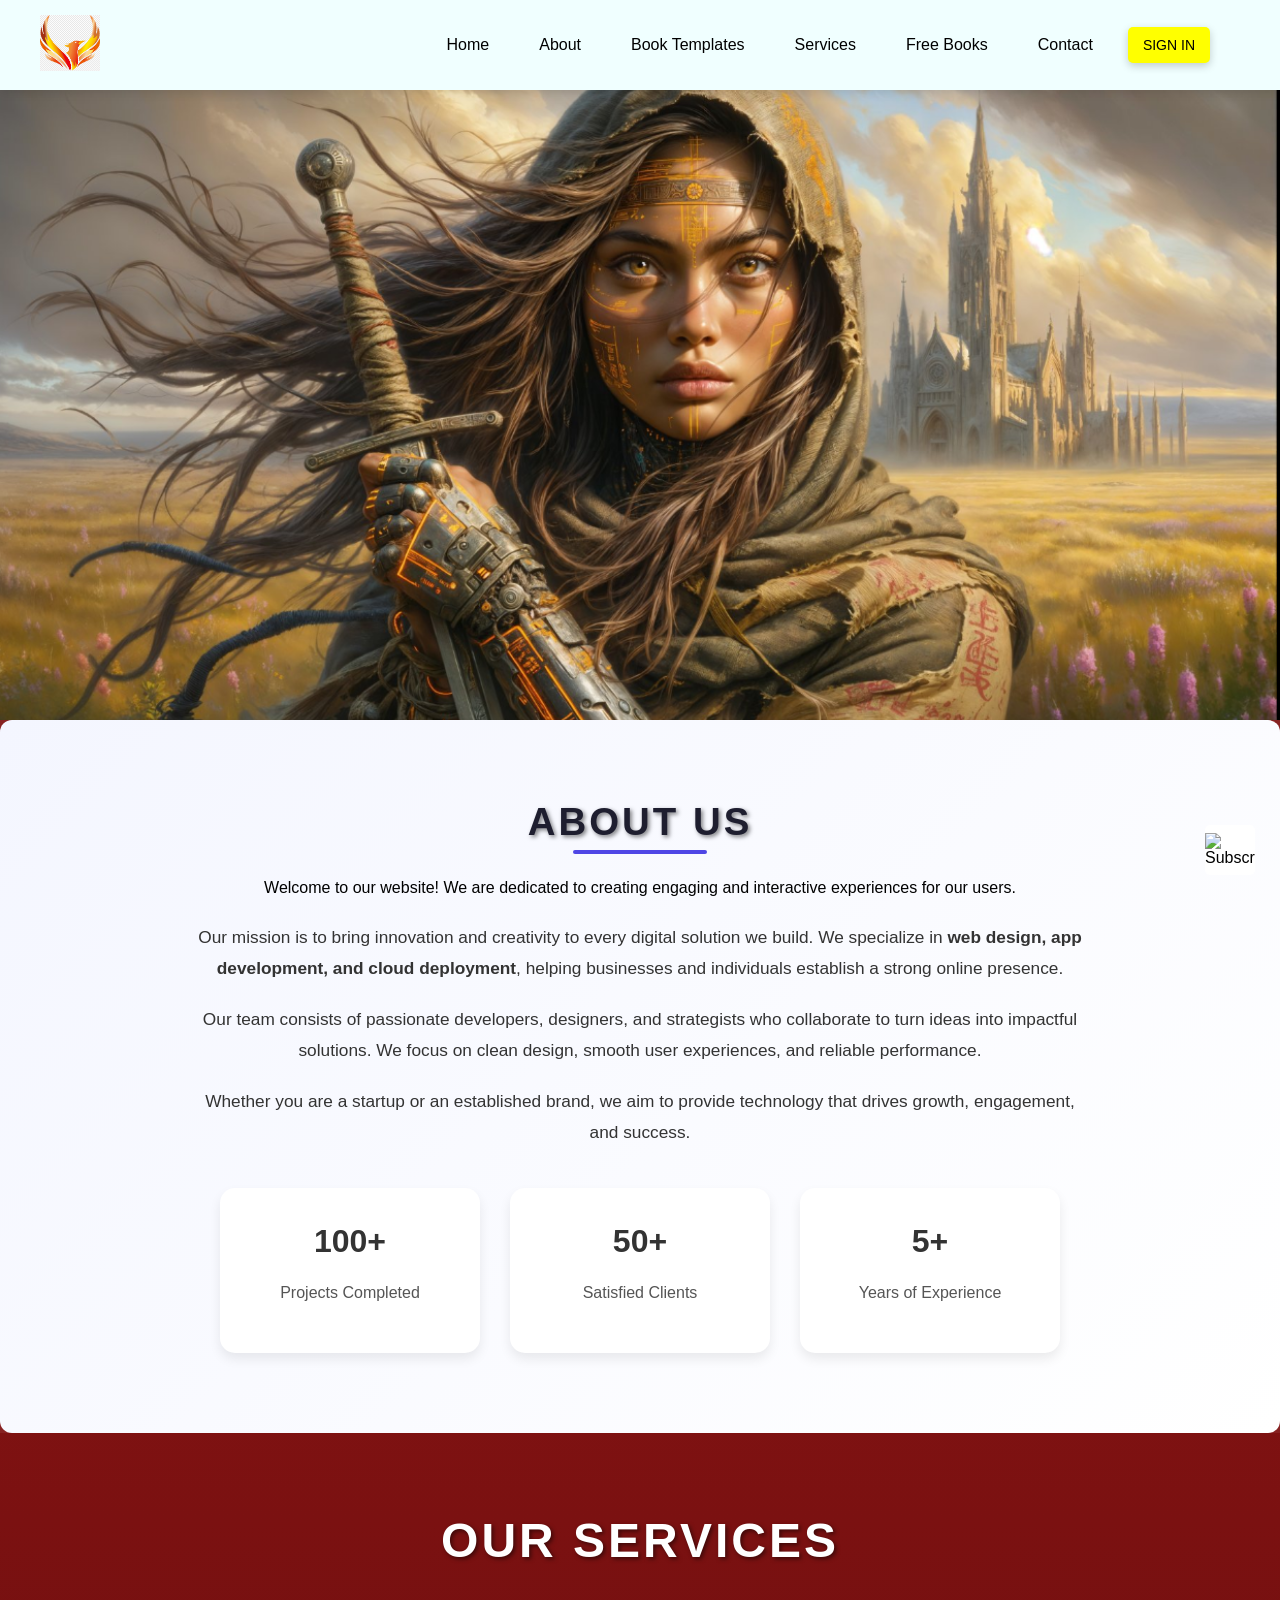
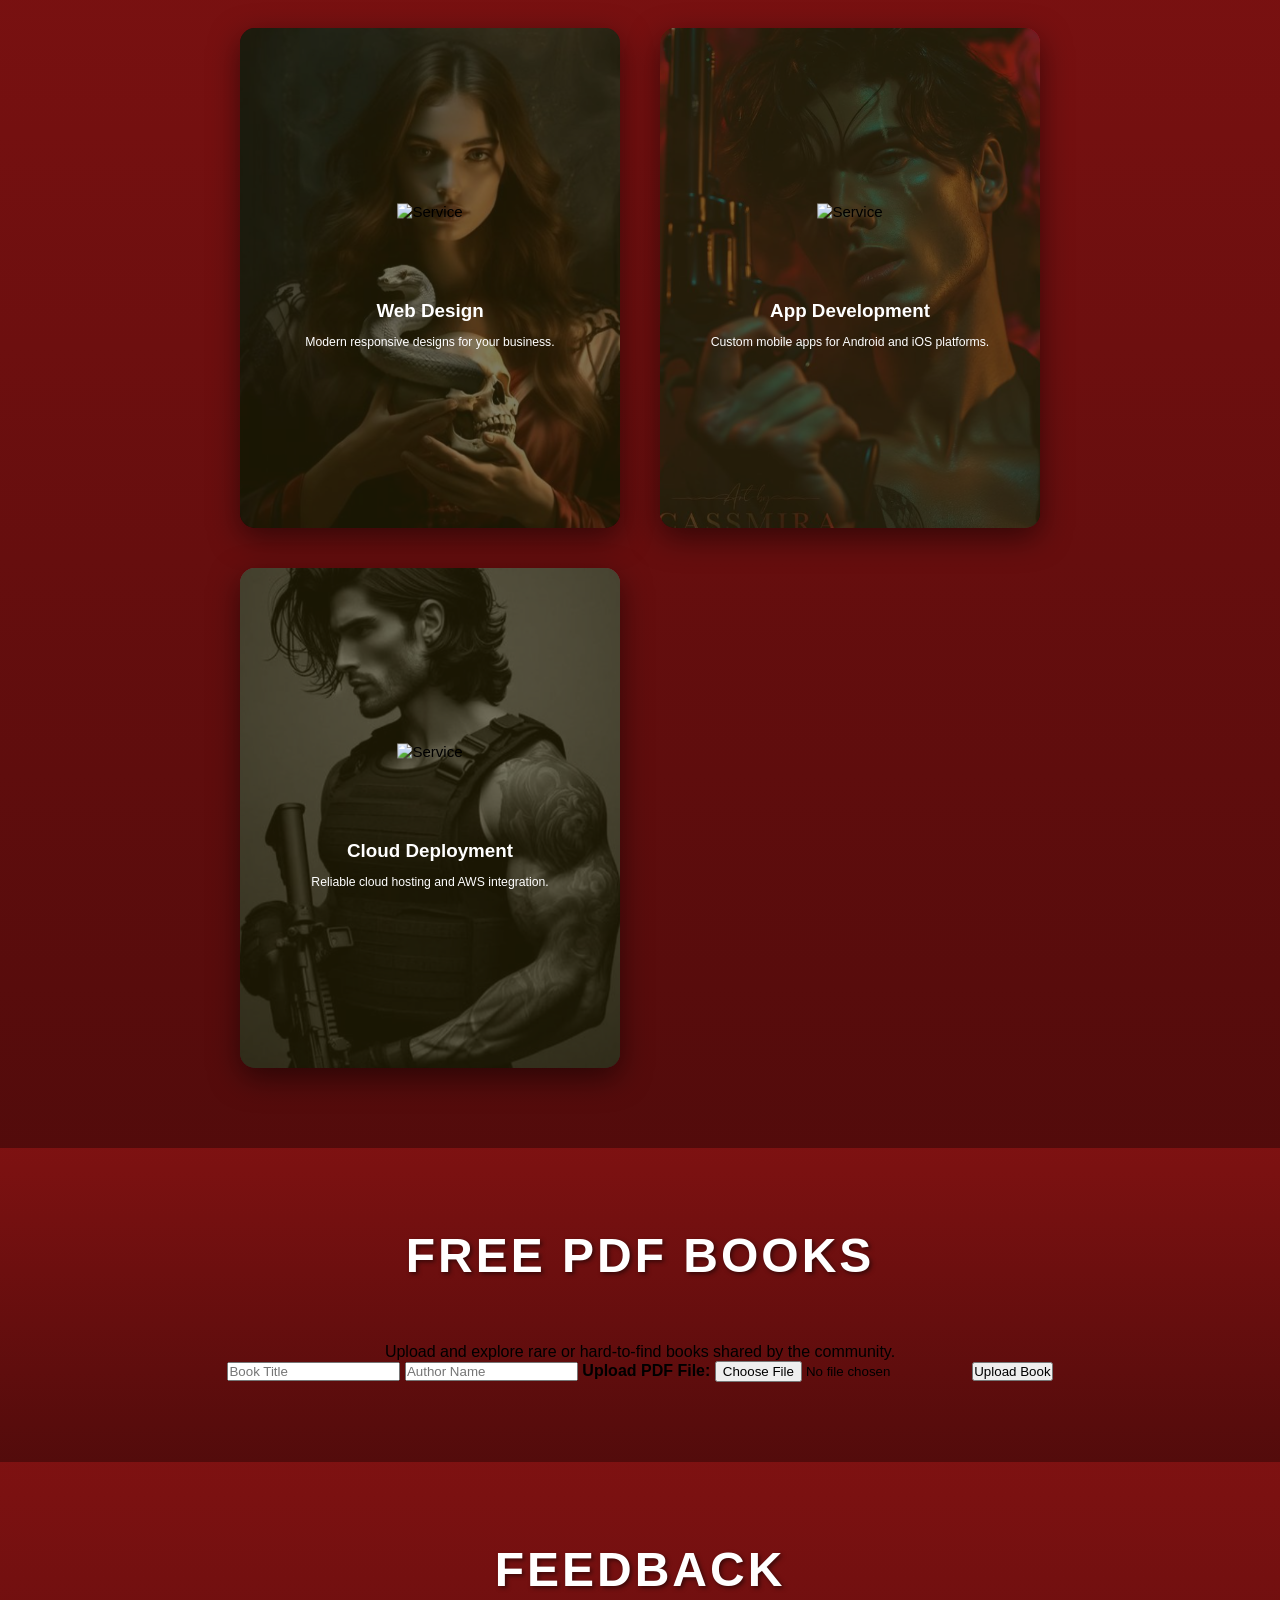
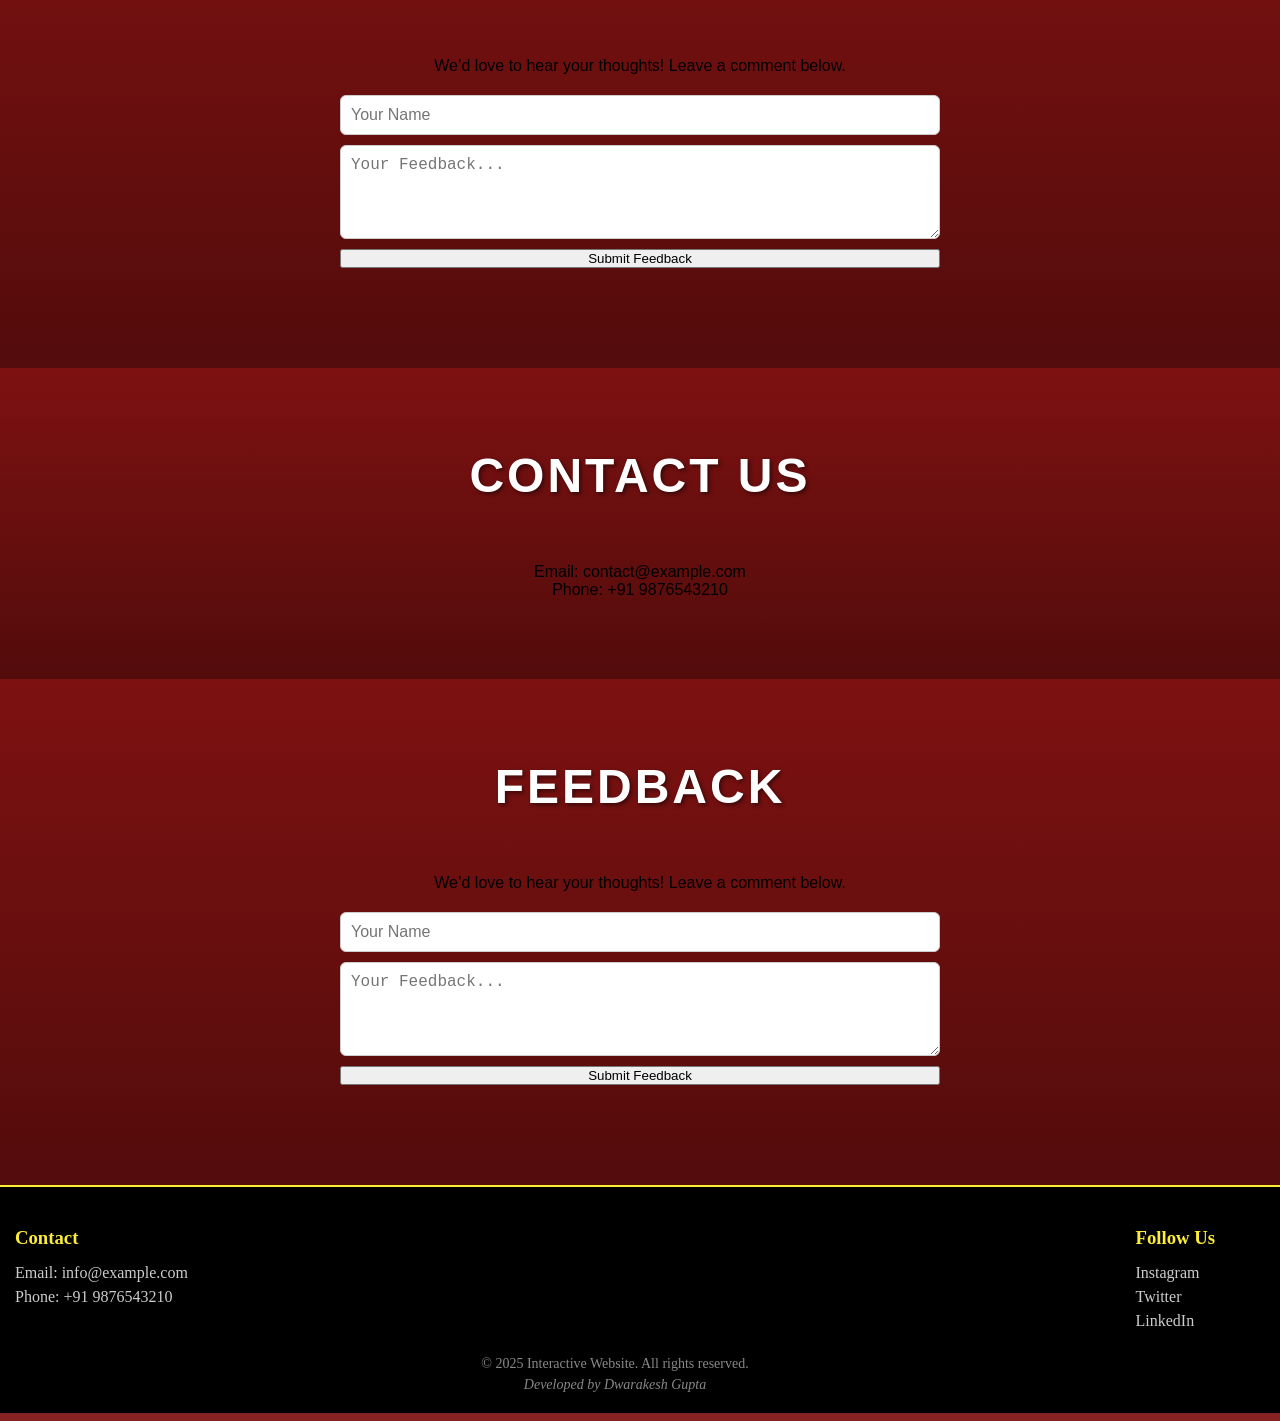
==== commit 7983f28e: "Merge branch 'main' into about-section-29" ====
--- a/index.html
+++ b/index.html
@@ -14,7 +14,7 @@
   <!-- Navbar -->
   <nav class="navbar">
     <div class="container">
-      <a href="#home"><img src="logo.png" alt="Logo" class="logo" /></a>
+      <a href="#home"><img src="logo.png" alt="Logo" class="logo"></a>
       <div class="menu-toggle" id="menuToggle">
         <div class="bar"></div>
         <div class="bar"></div>
@@ -41,94 +41,37 @@
   <!-- About Section -->
   <section id="about" class="featured-section">
     <h2 class="featured-title">About Us</h2>
-    <p>
-      Welcome to our website! We are dedicated to creating engaging and interactive experiences for our users.
-    </p>
-  </section>
-
-  <!-- Book Selling Templates Section -->
-  <section id="book-templates" class="book-templates-section">
-    <h2 class="book-templates-title">Featured Book Templates</h2>
-    <p class="book-templates-subtitle">Discover our premium collection of book selling templates designed to boost your sales</p>
-    
-    <div class="book-templates-grid">
-      <div class="book-template-card">
-        <div class="book-template-image">
-          <div class="book-cover fiction-cover">
-            <h3>Fiction</h3>
-            <div class="book-spine"></div>
-          </div>
-        </div>
-        <div class="book-template-content">
-          <h4>Fiction Template</h4>
-          <p>Perfect for novels, short stories, and creative writing. Includes author bio, synopsis, and review sections.</p>
-          <div class="template-features">
-            <span class="feature-tag">Responsive</span>
-            <span class="feature-tag">SEO Ready</span>
-          </div>
-          <button class="template-btn">Preview Template</button>
-        </div>
-      </div>
-
-      <div class="book-template-card">
-        <div class="book-template-image">
-          <div class="book-cover non-fiction-cover">
-            <h3>Non-Fiction</h3>
-            <div class="book-spine"></div>
-          </div>
-        </div>
-        <div class="book-template-content">
-          <h4>Non-Fiction Template</h4>
-          <p>Ideal for educational books, biographies, and self-help. Features testimonials and detailed content preview.</p>
-          <div class="template-features">
-            <span class="feature-tag">Analytics</span>
-            <span class="feature-tag">Social Share</span>
-          </div>
-          <button class="template-btn">Preview Template</button>
-        </div>
-      </div>
-
-      <div class="book-template-card">
-        <div class="book-template-image">
-          <div class="book-cover children-cover">
-            <h3>Children's</h3>
-            <div class="book-spine"></div>
-          </div>
-        </div>
-        <div class="book-template-content">
-          <h4>Children's Template</h4>
-          <p>Colorful and engaging design for children's books. Interactive elements and parent-friendly information.</p>
-          <div class="template-features">
-            <span class="feature-tag">Interactive</span>
-            <span class="feature-tag">Kid-Friendly</span>
-          </div>
-          <button class="template-btn">Preview Template</button>
-        </div>
-      </div>
-
-      <div class="book-template-card">
-        <div class="book-template-image">
-          <div class="book-cover cookbook-cover">
-            <h3>Cookbook</h3>
-            <div class="book-spine"></div>
-          </div>
-        </div>
-        <div class="book-template-content">
-          <h4>Cookbook Template</h4>
-          <p>Specialized for recipe books and culinary guides. Features ingredient lists, cooking tips, and photo galleries.</p>
-          <div class="template-features">
-            <span class="feature-tag">Recipe Cards</span>
-            <span class="feature-tag">Photo Gallery</span>
-          </div>
-          <button class="template-btn">Preview Template</button>
-        </div>
-      </div>
-    </div>
-
-    <div class="template-cta">
-      <h3>Ready to Sell Your Book?</h3>
-      <p>Choose from our professionally designed templates and start selling today!</p>
-      <button class="cta-button">Get Started Now</button>
+    <p>Welcome to our website! We are dedicated to creating engaging and interactive experiences for our users.</p>
+
+    <div class="about-content">
+      <p>
+        Our mission is to bring innovation and creativity to every digital solution we build. We specialize in 
+        <strong>web design, app development, and cloud deployment</strong>, helping businesses and individuals establish 
+        a strong online presence.
+      </p>
+      <p>
+        Our team consists of passionate developers, designers, and strategists who collaborate to turn ideas into 
+        impactful solutions. We focus on clean design, smooth user experiences, and reliable performance.
+      </p>
+      <p>
+        Whether you are a startup or an established brand, we aim to provide technology that drives growth, engagement, 
+        and success.
+      </p>
+
+      <div class="about-stats">
+        <div class="stat-box">
+          <h3>100+</h3>
+          <p>Projects Completed</p>
+        </div>
+        <div class="stat-box">
+          <h3>50+</h3>
+          <p>Satisfied Clients</p>
+        </div>
+        <div class="stat-box">
+          <h3>5+</h3>
+          <p>Years of Experience</p>
+        </div>
+      </div>
     </div>
   </section>
 
@@ -223,22 +166,36 @@
     <p>Phone: +91 9876543210</p>
   </section>
 
+  <!-- Feedback Section -->
+  <section id="feedback" class="featured-section">
+    <h2 class="featured-title">Feedback</h2>
+    <p>We’d love to hear your thoughts! Leave a comment below.</p>
+
+    <form id="feedbackForm" class="feedback-form">
+      <input type="text" id="name" name="name" placeholder="Your Name" required>
+      <textarea id="comment" name="comment" rows="4" placeholder="Your Feedback..." required></textarea>
+      <button type="submit" class="submit-btn">Submit Feedback</button>
+    </form>
+
+    <div id="feedbackList" class="feedback-list"></div>
+  </section>
+
   <!-- Popup -->
   <div id="popup">
-    <img src="newsletter.png" class="newsletter" alt="Subscribe" />
-    <span class="close" id="closePopup"><img src="close.png" class="close-icon" alt="Close" /></span>
+    <img src="newsletter.png" class="newsletter" alt="Subscribe">
+    <span class="close" id="closePopup"><img src="close.png" class="close-icon" alt="Close"></span>
     <h2 class="align-text">Subscribe to Upload Template</h2>
 
     <form id="uploadForm" class="input-field">
-      <input type="email" id="email" name="email" placeholder="Enter your email" required />
-      <label for="fileUpload" style="font-weight: 600;">Upload your template:</label>
-      <input type="file" id="fileUpload" name="fileUpload" accept=".pdf,.zip,.docx,.png,.jpg" required />
+      <input type="email" id="email" name="email" placeholder="Enter your email" required>
+      <label for="fileUpload" style="font-weight:600;">Upload your template:</label>
+      <input type="file" id="fileUpload" name="fileUpload" accept=".pdf,.zip,.docx,.png,.jpg" required>
       <button type="submit" class="submit-btn">Submit</button>
     </form>
   </div>
 
   <div class="subscribe-btn" id="openPopup">
-    <img src="bell.png" alt="Subscribe" class="bell" />
+    <img src="bell.png" alt="Subscribe" class="bell">
   </div>
 
   <!-- Footer -->
@@ -263,55 +220,6 @@
   </footer>
 
   <!-- JS -->
-  <script>
-    $(document).ready(function () {
-      // Navbar toggle
-      $(".menu-toggle").on("click", function () {
-        $(this).toggleClass("menu-open");
-        $(".navbar-list").toggleClass("active");
-      });
-
-      $(".link").on("click", function () {
-        $(".link").removeClass("active");
-        $(this).addClass("active");
-        $(".navbar-list").removeClass("active");
-        $(".menu-toggle").removeClass("menu-open");
-      });
-
-      // Popup open/close
-      $('.subscribe-btn').on("click", function () {
-        $("#popup").addClass("active");
-      });
-
-      $(".close").on("click", function () {
-        $("#popup").removeClass("active");
-      });
-
-      // File upload form
-      $("#uploadForm").on("submit", function (e) {
-        e.preventDefault();
-        const email = $("#email").val();
-        const file = $("#fileUpload")[0].files[0];
-        if (!email || !file) {
-          alert("Please provide both email and file!");
-          return;
-        }
-        alert("Template uploaded successfully by " + email + "!");
-        $("#popup").removeClass("active");
-        this.reset();
-      });
-
-      // Book template interactions
-      $(".template-btn").on("click", function () {
-        const templateType = $(this).closest('.book-template-card').find('h4').text();
-        alert(`Preview for ${templateType} will be available soon! Stay tuned for our template showcase.`);
-      });
-
-      $(".cta-button").on("click", function () {
-        alert("Welcome to our Book Template Store! Choose your perfect template and start selling your books today.");
-      });
-    });
-  </script>
-
+  <script src="script.js"></script>
 </body>
 </html>
--- a/style.css
+++ b/style.css
@@ -937,10 +937,6 @@
     gap: 20px;
   }
 }
-<<<<<<< HEAD
-=======
-
->>>>>>> 62a9fddbc7db06f9d13c097fd1f93455b035f316
 /* === Beetroot Book Suggestion Section === */
 #book-suggestions {
   background-color: #3b0a45 !important; /* deep beetroot background */
@@ -1032,36 +1028,113 @@
   background: #f9f9f9;
   padding: 12px;
   margin-bottom: 10px;
-  border-left: 4px solid #007bff;
+  border-left: 4px solid #ffeb3b;
   border-radius: 6px;
 }
 
-/* Free PDF Books Section */
-.upload-form {
+/* === ABOUT SECTION === */
+#about {
+  background: linear-gradient(135deg, #f4f6ff 0%, #ffffff 100%);
+  padding: 80px 20px;
+  text-align: center;
+  border-radius: 12px;
+}
+
+#about .featured-title {
+  font-size: 2.4rem;
+  color: #1e1e2f;
+  margin-bottom: 35px; /* added more space below heading */
+  font-weight: 700;
+  position: relative;
+  display: inline-block;
+}
+
+#about .featured-title::after {
+  content: "";
+  position: absolute;
+  width: 60%;
+  height: 4px;
+  background: #4f46e5;
+  left: 20%;
+  bottom: -10px;
+  border-radius: 2px;
+}
+
+.about-content {
+  max-width: 900px;
+  margin: 0 auto;
+  color: #333;
+  font-size: 1.08rem;
+  line-height: 1.8;
+  margin-top: 25px; /* space between heading and paragraph */
+}
+
+.about-content p {
+  margin-bottom: 20px;
+}
+
+/* Stats Section */
+.about-stats {
+  display: flex;
+  justify-content: center;
+  align-items: stretch; /* ensures all boxes are same height */
+  flex-wrap: wrap;
+  gap: 30px;
+  margin-top: 40px;
+}
+
+.stat-box {
+  background: #fff;
+  border-radius: 15px;
+  flex: 1 1 250px; /* ensures all boxes are same size */
+  max-width: 260px;
+  min-height: 150px;
+  padding: 25px 20px;
+  transition: all 0.3s ease;
+  box-shadow: 0 6px 12px rgba(0, 0, 0, 0.08);
   display: flex;
   flex-direction: column;
-  gap: 12px;
-  max-width: 400px;
-  margin: 20px auto;
-}
-
-.upload-form input[type="text"],
-.upload-form input[type="file"] {
-  padding: 10px;
-  border: 1px solid #ddd;
-  border-radius: 8px;
-}
-
-.book-list {
-  margin-top: 20px;
-  text-align: center;
-}
-
-.book-item {
-  background: #f8f9fa;
-  padding: 12px;
-  border-radius: 10px;
-  margin: 10px 0;
-  box-shadow: 0 0 5px rgba(0,0,0,0.1);
-}
-
+  justify-content: center;
+  cursor: pointer;
+}
+
+.stat-box:hover {
+  transform: translateY(-6px);
+  background: linear-gradient(135deg, #4f46e5, #6d28d9);
+  color: #fff;
+  box-shadow: 0 8px 18px rgba(79, 70, 229, 0.3);
+}
+
+.stat-box h3 {
+  font-size: 2rem;
+  margin-bottom: 8px;
+  font-weight: 700;
+}
+
+.stat-box p {
+  font-size: 1rem;
+  color: #555;
+}
+
+.stat-box:hover p {
+  color: #e5e5ff;
+}
+
+/* Responsive Design */
+@media (max-width: 768px) {
+  #about {
+    padding: 60px 15px;
+  }
+
+  .about-stats {
+    flex-direction: column;
+    gap: 20px;
+  }
+
+  .stat-box {
+    width: 90%;
+    max-width: none;
+  }
+}
+
+
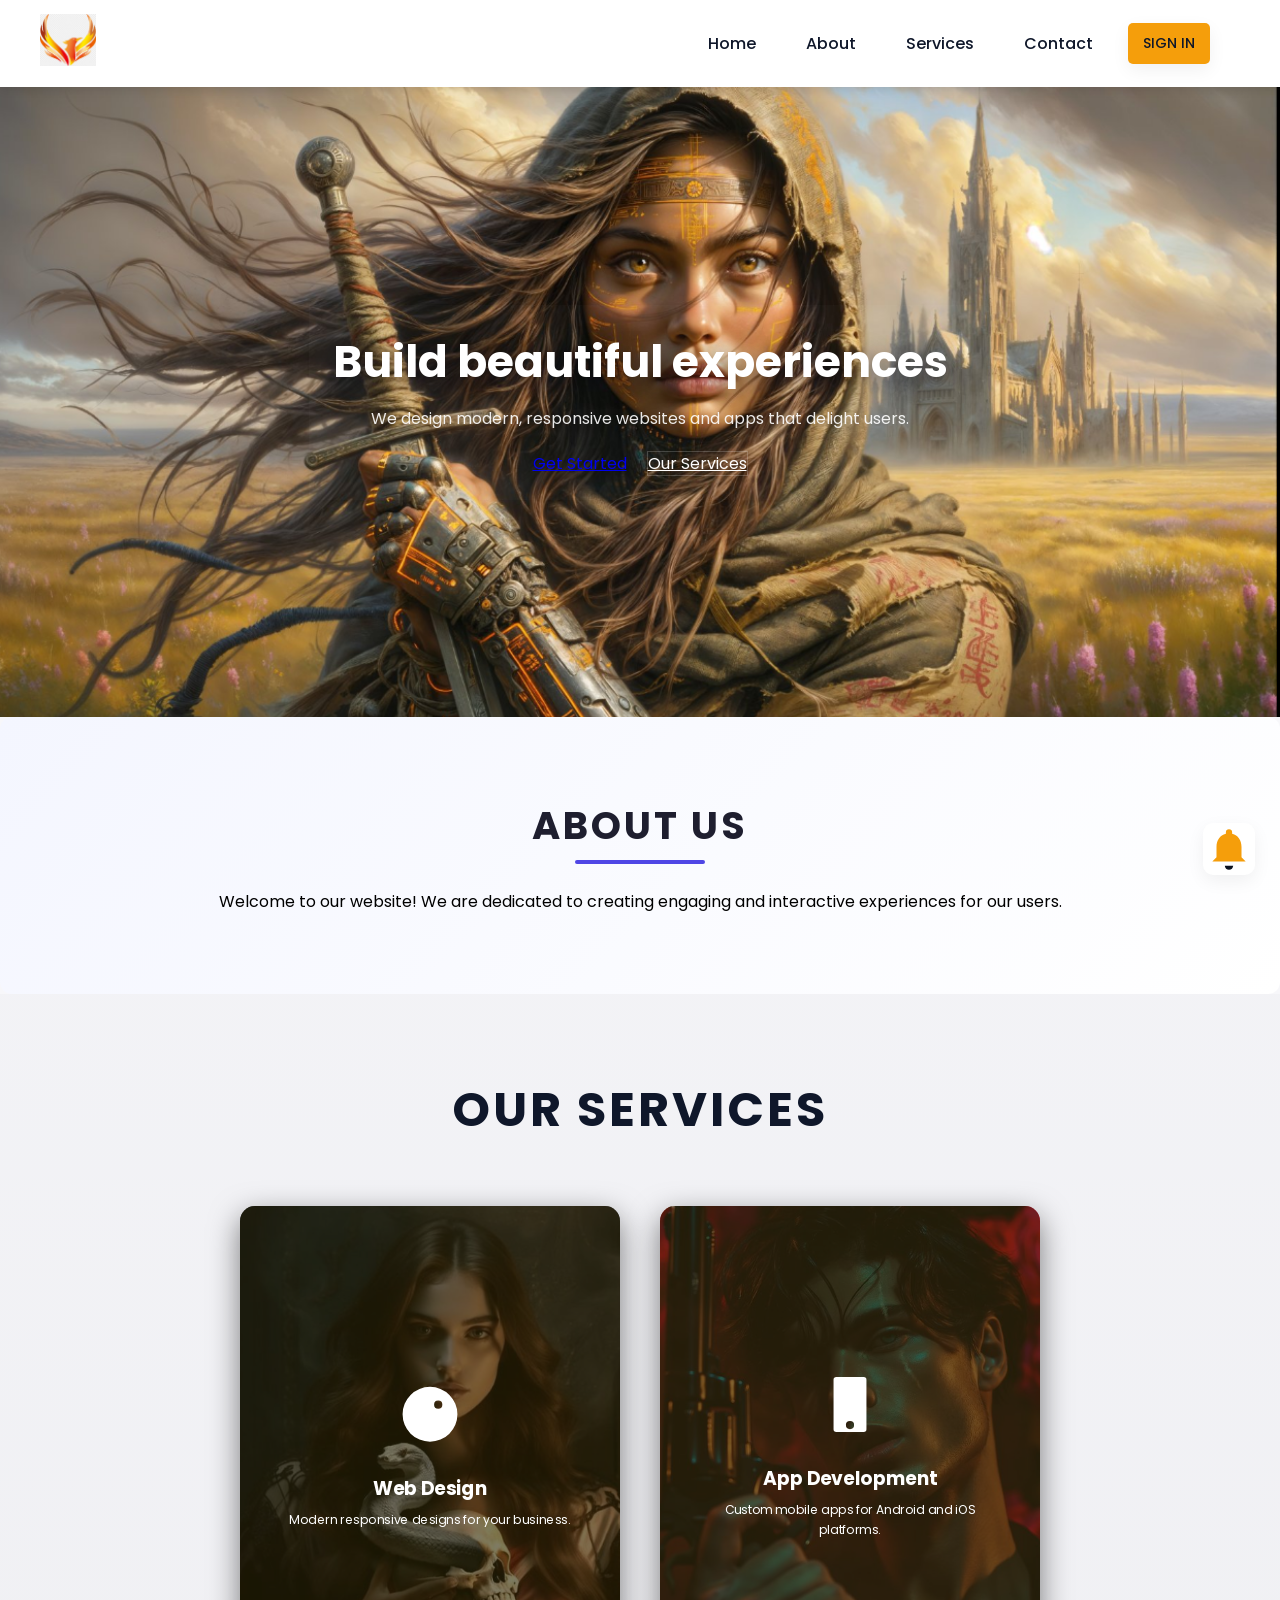
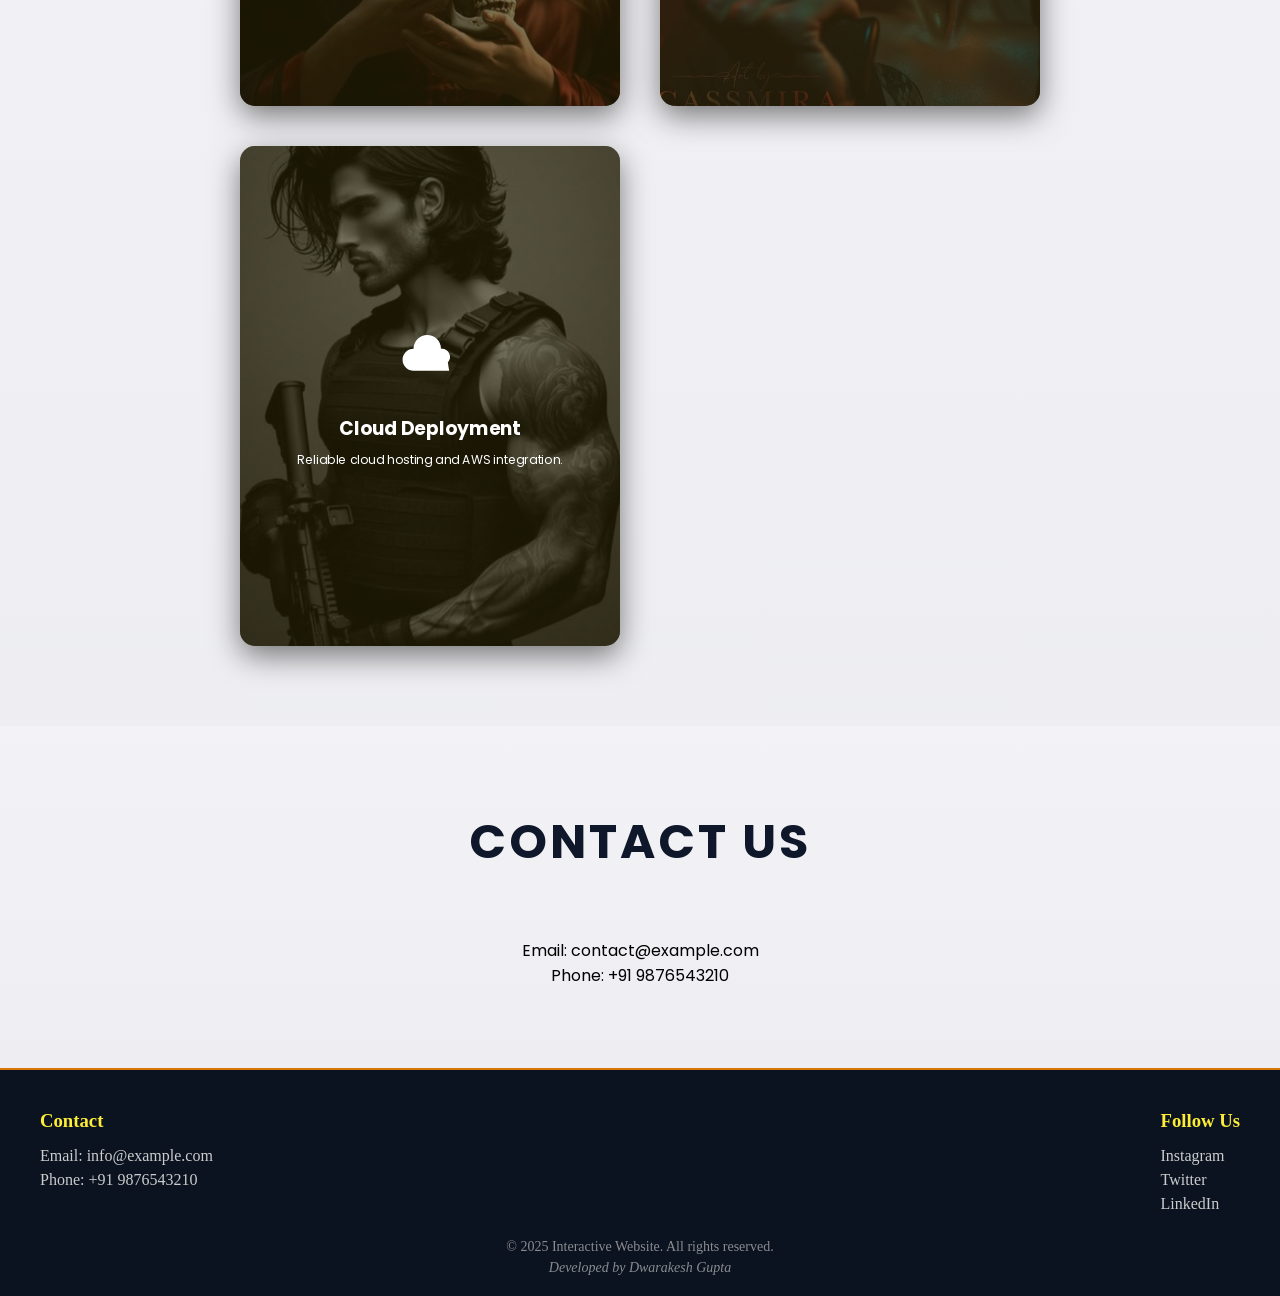
==== commit b8a4755c: "feat(ui): professional UI polish — hero, popup accessibility, inline SVG icons (#55) Co-authored-by:" ====
--- a/index.html
+++ b/index.html
@@ -1,225 +1,338 @@
 <!DOCTYPE html>
 <html lang="en">
-<head>
-  <meta charset="UTF-8" />
-  <meta name="viewport" content="width=device-width, initial-scale=1.0" />
-  <title>Interactive Website</title>
-  <link rel="stylesheet" href="style.css" />
-  <script src="https://code.jquery.com/jquery-3.6.0.min.js"></script>
-  <style>
-    html { scroll-behavior: smooth; }
-  </style>
-</head>
-<body>
-  <!-- Navbar -->
-  <nav class="navbar">
-    <div class="container">
-      <a href="#home"><img src="logo.png" alt="Logo" class="logo"></a>
-      <div class="menu-toggle" id="menuToggle">
-        <div class="bar"></div>
-        <div class="bar"></div>
-        <div class="bar"></div>
-      </div>
-      <ul class="navbar-list" id="navbarList">
-        <li><a href="#home" class="link active">Home</a></li>
-        <li><a href="#about" class="link">About</a></li>
-        <li><a href="#book-templates" class="link">Book Templates</a></li>
-        <li><a href="#services" class="link">Services</a></li>
-        <li><a href="#books" class="link">Free Books</a></li>
-        <li><a href="#contact" class="link">Contact</a></li>
-        <li><a href="./signin.html" class="btn" id="login">Sign In</a></li>
-        <li><a href="#" class="btn" id="logout" style="display:none;">Logout</a></li>
-      </ul>
+  <head>
+    <meta charset="UTF-8" />
+    <meta name="viewport" content="width=device-width, initial-scale=1.0" />
+    <title>Interactive Website</title>
+    <meta
+      name="description"
+      content="Interactive Website — modern UI examples: services, signup, and templates upload."
+    />
+    <!-- Google Fonts -->
+    <link
+      href="https://fonts.googleapis.com/css2?family=Poppins:wght@300;400;600;700;800&display=swap"
+      rel="stylesheet"
+    />
+    <link rel="stylesheet" href="style.css" />
+    <script src="https://code.jquery.com/jquery-3.6.0.min.js"></script>
+    <style>
+      html {
+        scroll-behavior: smooth;
+      } /* enables smooth scroll */
+    </style>
+  </head>
+  <body>
+    <!-- Navbar -->
+    <nav class="navbar">
+      <div class="container">
+        <a href="#home"><img src="logo.png" alt="Logo" class="logo" /></a>
+        <div class="menu-toggle">
+          <div class="bar"></div>
+          <div class="bar"></div>
+          <div class="bar"></div>
+        </div>
+        <ul class="navbar-list">
+          <li><a href="#home" class="link active">Home</a></li>
+          <li><a href="#about" class="link">About</a></li>
+          <li><a href="#services" class="link">Services</a></li>
+          <li><a href="#contact" class="link">Contact</a></li>
+          <li><a href="./signin.html" class="btn" id="login">Sign In</a></li>
+          <li>
+            <a
+              href="#"
+              class="btn"
+              id="logout"
+              style="display: none"
+              onclick="logout(event)"
+              >Logout</a
+            >
+          </li>
+        </ul>
+      </div>
+    </nav>
+
+    <!-- Home Section -->
+    <section id="home" class="content">
+      <img src="bg.png" alt="Background" class="img" loading="lazy" />
+      <div class="hero">
+        <div class="hero-inner">
+          <h1 class="hero-title">Build beautiful experiences</h1>
+          <p class="hero-sub">
+            We design modern, responsive websites and apps that delight users.
+          </p>
+          <div class="hero-ctas">
+            <a href="./signin.html" class="btn primary">Get Started</a>
+            <a href="#services" class="btn ghost">Our Services</a>
+          </div>
+        </div>
+      </div>
+    </section>
+
+    <!-- About Section -->
+    <section id="about" class="featured-section">
+      <h2 class="featured-title">About Us</h2>
+      <p>
+        Welcome to our website! We are dedicated to creating engaging and
+        interactive experiences for our users.
+      </p>
+    </section>
+
+    <!-- Services Section -->
+    <section id="services" class="featured-section">
+      <h2 class="featured-title">Our Services</h2>
+      <div class="featured-cards">
+        <div class="flip-card">
+          <div class="flip-card-front">
+            <div class="inner">
+              <!-- Design palette SVG icon -->
+              <svg
+                class="icon"
+                role="img"
+                aria-label="Web design icon"
+                viewBox="0 0 24 24"
+                xmlns="http://www.w3.org/2000/svg"
+              >
+                <path
+                  fill="#fff"
+                  d="M12 2a10 10 0 100 20 10 10 0 000-20zm4.5 6.5a1.5 1.5 0 11-3 0 1.5 1.5 0 013 0z"
+                />
+              </svg>
+              <h3>Web Design</h3>
+              <p>Modern responsive designs for your business.</p>
+            </div>
+          </div>
+          <div class="flip-card-back">
+            <div class="inner">
+              <h3>Web Design</h3>
+              <p>
+                We design visually appealing and responsive websites using the
+                latest technologies.
+              </p>
+            </div>
+          </div>
+        </div>
+
+        <div class="flip-card">
+          <div class="flip-card-front">
+            <div class="inner">
+              <!-- Mobile phone SVG icon -->
+              <svg
+                class="icon"
+                role="img"
+                aria-label="App development icon"
+                viewBox="0 0 24 24"
+                xmlns="http://www.w3.org/2000/svg"
+              >
+                <path
+                  fill="#fff"
+                  d="M7 2h10a1 1 0 011 1v18a1 1 0 01-1 1H7a1 1 0 01-1-1V3a1 1 0 011-1zm5 19a1.5 1.5 0 100-3 1.5 1.5 0 000 3z"
+                />
+              </svg>
+              <h3>App Development</h3>
+              <p>Custom mobile apps for Android and iOS platforms.</p>
+            </div>
+          </div>
+          <div class="flip-card-back">
+            <div class="inner">
+              <h3>App Development</h3>
+              <p>
+                Build powerful and user-friendly applications tailored to your
+                needs.
+              </p>
+            </div>
+          </div>
+        </div>
+
+        <div class="flip-card">
+          <div class="flip-card-front">
+            <div class="inner">
+              <!-- Cloud SVG icon -->
+              <svg
+                class="icon"
+                role="img"
+                aria-label="Cloud deployment icon"
+                viewBox="0 0 24 24"
+                xmlns="http://www.w3.org/2000/svg"
+              >
+                <path
+                  fill="#fff"
+                  d="M19 18H6a4 4 0 010-8 5 5 0 0110 0 3 3 0 012.5 5z"
+                />
+              </svg>
+              <h3>Cloud Deployment</h3>
+              <p>Reliable cloud hosting and AWS integration.</p>
+            </div>
+          </div>
+          <div class="flip-card-back">
+            <div class="inner">
+              <h3>Cloud Deployment</h3>
+              <p>
+                We deploy and manage your apps on secure cloud environments like
+                AWS.
+              </p>
+            </div>
+          </div>
+        </div>
+      </div>
+    </section>
+
+    <!-- Contact Section -->
+    <section id="contact" class="featured-section">
+      <h2 class="featured-title">Contact Us</h2>
+      <p>Email: contact@example.com</p>
+      <p>Phone: +91 9876543210</p>
+    </section>
+
+    <!-- Popup -->
+    <div
+      id="popup"
+      role="dialog"
+      aria-modal="true"
+      aria-labelledby="popup-title"
+    >
+      <img src="newsletter.png" class="newsletter" alt="Subscribe" />
+      <button class="close" aria-label="Close popup">
+        <!-- Inline close (X) SVG -->
+        <svg
+          class="close-icon"
+          width="18"
+          height="18"
+          viewBox="0 0 24 24"
+          fill="none"
+          xmlns="http://www.w3.org/2000/svg"
+          aria-hidden="true"
+        >
+          <path
+            d="M18.3 5.71a1 1 0 00-1.41 0L12 10.59 7.11 5.7A1 1 0 105.7 7.11L10.59 12l-4.9 4.89a1 1 0 101.41 1.41L12 13.41l4.89 4.9a1 1 0 001.41-1.41L13.41 12l4.9-4.89a1 1 0 000-1.4z"
+            fill="#0b1220"
+          />
+        </svg>
+      </button>
+      <h2 class="align-text">Subscribe to Upload Template</h2>
+
+      <form id="uploadForm" class="input-field">
+        <input
+          type="email"
+          id="email"
+          name="email"
+          placeholder="Enter your email"
+          required
+        />
+
+        <label for="fileUpload" style="font-weight: 600"
+          >Upload your template:</label
+        >
+        <input
+          type="file"
+          id="fileUpload"
+          name="fileUpload"
+          accept=".pdf,.zip,.docx,.png,.jpg"
+          required
+        />
+
+        <button type="submit" class="submit-btn">Submit</button>
+      </form>
     </div>
-  </nav>
-
-  <!-- Home Section -->
-  <section id="home" class="content">
-    <img src="bg.png" alt="Background" class="img" loading="lazy" />
-  </section>
-
-  <!-- About Section -->
-  <section id="about" class="featured-section">
-    <h2 class="featured-title">About Us</h2>
-    <p>Welcome to our website! We are dedicated to creating engaging and interactive experiences for our users.</p>
-
-    <div class="about-content">
-      <p>
-        Our mission is to bring innovation and creativity to every digital solution we build. We specialize in 
-        <strong>web design, app development, and cloud deployment</strong>, helping businesses and individuals establish 
-        a strong online presence.
-      </p>
-      <p>
-        Our team consists of passionate developers, designers, and strategists who collaborate to turn ideas into 
-        impactful solutions. We focus on clean design, smooth user experiences, and reliable performance.
-      </p>
-      <p>
-        Whether you are a startup or an established brand, we aim to provide technology that drives growth, engagement, 
-        and success.
-      </p>
-
-      <div class="about-stats">
-        <div class="stat-box">
-          <h3>100+</h3>
-          <p>Projects Completed</p>
-        </div>
-        <div class="stat-box">
-          <h3>50+</h3>
-          <p>Satisfied Clients</p>
-        </div>
-        <div class="stat-box">
-          <h3>5+</h3>
-          <p>Years of Experience</p>
-        </div>
-      </div>
-    </div>
-  </section>
-
-  <!-- Services Section -->
-  <section id="services" class="featured-section">
-    <h2 class="featured-title">Our Services</h2>
-    <div class="featured-cards">
-      <div class="flip-card">
-        <div class="flip-card-front">
-          <div class="inner">
-            <img src="service1.png" alt="Service" class="icon" />
-            <h3>Web Design</h3>
-            <p>Modern responsive designs for your business.</p>
-          </div>
-        </div>
-        <div class="flip-card-back">
-          <div class="inner">
-            <h3>Web Design</h3>
-            <p>We design visually appealing and responsive websites using the latest technologies.</p>
-          </div>
-        </div>
-      </div>
-
-      <div class="flip-card">
-        <div class="flip-card-front">
-          <div class="inner">
-            <img src="service2.png" alt="Service" class="icon" />
-            <h3>App Development</h3>
-            <p>Custom mobile apps for Android and iOS platforms.</p>
-          </div>
-        </div>
-        <div class="flip-card-back">
-          <div class="inner">
-            <h3>App Development</h3>
-            <p>Build powerful and user-friendly applications tailored to your needs.</p>
-          </div>
-        </div>
-      </div>
-
-      <div class="flip-card">
-        <div class="flip-card-front">
-          <div class="inner">
-            <img src="service3.png" alt="Service" class="icon" />
-            <h3>Cloud Deployment</h3>
-            <p>Reliable cloud hosting and AWS integration.</p>
-          </div>
-        </div>
-        <div class="flip-card-back">
-          <div class="inner">
-            <h3>Cloud Deployment</h3>
-            <p>We deploy and manage your apps on secure cloud environments like AWS.</p>
-          </div>
-        </div>
-      </div>
-    </div>
-  </section>
-
-  <!-- 📚 Free PDF Books Section -->
-  <section id="books" class="featured-section">
-    <h2 class="featured-title">Free PDF Books</h2>
-    <p>Upload and explore rare or hard-to-find books shared by the community.</p>
-
-    <form id="bookUploadForm" class="book-upload-form">
-      <input type="text" id="bookTitle" name="bookTitle" placeholder="Book Title" required />
-      <input type="text" id="bookAuthor" name="bookAuthor" placeholder="Author Name" required />
-      <label for="bookFile" style="font-weight: 600;">Upload PDF File:</label>
-      <input type="file" id="bookFile" name="bookFile" accept=".pdf" required />
-      <button type="submit" class="submit-btn">Upload Book</button>
-    </form>
-
-    <div id="bookList" class="book-list"></div>
-  </section>
-
-  <!-- 💬 Feedback Section -->
-  <section id="feedback" class="featured-section">
-    <h2 class="featured-title">Feedback</h2>
-    <p>We’d love to hear your thoughts! Leave a comment below.</p>
-
-    <form id="feedbackForm" class="feedback-form">
-      <input type="text" id="name" name="name" placeholder="Your Name" required />
-      <textarea id="comment" name="comment" rows="4" placeholder="Your Feedback..." required></textarea>
-      <button type="submit" class="submit-btn">Submit Feedback</button>
-    </form>
-
-    <div id="feedbackList" class="feedback-list"></div>
-  </section>
-
-  <!-- Contact Section -->
-  <section id="contact" class="featured-section">
-    <h2 class="featured-title">Contact Us</h2>
-    <p>Email: contact@example.com</p>
-    <p>Phone: +91 9876543210</p>
-  </section>
-
-  <!-- Feedback Section -->
-  <section id="feedback" class="featured-section">
-    <h2 class="featured-title">Feedback</h2>
-    <p>We’d love to hear your thoughts! Leave a comment below.</p>
-
-    <form id="feedbackForm" class="feedback-form">
-      <input type="text" id="name" name="name" placeholder="Your Name" required>
-      <textarea id="comment" name="comment" rows="4" placeholder="Your Feedback..." required></textarea>
-      <button type="submit" class="submit-btn">Submit Feedback</button>
-    </form>
-
-    <div id="feedbackList" class="feedback-list"></div>
-  </section>
-
-  <!-- Popup -->
-  <div id="popup">
-    <img src="newsletter.png" class="newsletter" alt="Subscribe">
-    <span class="close" id="closePopup"><img src="close.png" class="close-icon" alt="Close"></span>
-    <h2 class="align-text">Subscribe to Upload Template</h2>
-
-    <form id="uploadForm" class="input-field">
-      <input type="email" id="email" name="email" placeholder="Enter your email" required>
-      <label for="fileUpload" style="font-weight:600;">Upload your template:</label>
-      <input type="file" id="fileUpload" name="fileUpload" accept=".pdf,.zip,.docx,.png,.jpg" required>
-      <button type="submit" class="submit-btn">Submit</button>
-    </form>
-  </div>
-
-  <div class="subscribe-btn" id="openPopup">
-    <img src="bell.png" alt="Subscribe" class="bell">
-  </div>
-
-  <!-- Footer -->
-  <footer class="footer">
-    <div class="footer-wrapper">
-      <div class="footer-contact">
-        <h3>Contact</h3>
-        <p>Email: info@example.com</p>
-        <p>Phone: +91 9876543210</p>
-      </div>
-      <div class="footer-social">
-        <h3>Follow Us</h3>
-        <p><a href="#">Instagram</a></p>
-        <p><a href="#">Twitter</a></p>
-        <p><a href="#">LinkedIn</a></p>
-      </div>
-    </div>
-    <div class="footer-bottom">
-      <p>&copy; 2025 Interactive Website. All rights reserved.</p>
-      <p class="footer-dev">Developed by Dwarakesh Gupta</p>
-    </div>
-  </footer>
-
-  <!-- JS -->
-  <script src="script.js"></script>
-</body>
+
+    <button class="subscribe-btn" aria-label="Open subscribe dialog">
+      <!-- Inline bell SVG for consistent styling -->
+      <svg
+        class="bell"
+        width="24"
+        height="24"
+        viewBox="0 0 24 24"
+        fill="none"
+        xmlns="http://www.w3.org/2000/svg"
+        aria-hidden="true"
+      >
+        <path
+          d="M12 22c1.1046 0 2-.8954 2-2H10c0 1.1046.8954 2 2 2z"
+          fill="#0b1220"
+        />
+        <path
+          d="M18 16v-5c0-3.07-1.64-5.64-4.5-6.32V4a1.5 1.5 0 10-3 0v.68C7.64 5.36 6 7.92 6 11v5l-1.99 2H20l-2-2z"
+          fill="#f59e0b"
+        />
+      </svg>
+    </button>
+
+    <!-- Footer -->
+    <footer class="footer">
+      <div class="footer-wrapper">
+        <div class="footer-contact">
+          <h3>Contact</h3>
+          <p>Email: info@example.com</p>
+          <p>Phone: +91 9876543210</p>
+        </div>
+        <div class="footer-social">
+          <h3>Follow Us</h3>
+          <p><a href="#">Instagram</a></p>
+          <p><a href="#">Twitter</a></p>
+          <p><a href="#">LinkedIn</a></p>
+        </div>
+      </div>
+      <div class="footer-bottom">
+        <p>&copy; 2025 Interactive Website. All rights reserved.</p>
+        <p class="footer-dev">Developed by Dwarakesh Gupta</p>
+      </div>
+    </footer>
+
+    <!-- JS -->
+    <script>
+      $(document).ready(function () {
+        // Navbar toggle
+        $(".menu-toggle").on("click", function () {
+          $(this).toggleClass("menu-open");
+          $(".navbar-list").toggleClass("active");
+        });
+
+        $(".link").on("click", function () {
+          $(".link").removeClass("active");
+          $(this).addClass("active");
+          $(".navbar-list").removeClass("active");
+          $(".menu-toggle").removeClass("menu-open");
+        });
+
+        // Popup open/close with focus management
+        let lastFocus = null;
+
+        $(".subscribe-btn").on("click", function () {
+          lastFocus = document.activeElement;
+          $("#popup").addClass("active");
+          // focus first input inside popup
+          setTimeout(function () {
+            $("#email").focus();
+          }, 50);
+        });
+
+        $(".close").on("click", function () {
+          $("#popup").removeClass("active");
+          if (lastFocus) $(lastFocus).focus();
+        });
+
+        // Close popup with Escape key when active
+        $(document).on("keydown", function (e) {
+          if (e.key === "Escape" && $("#popup").hasClass("active")) {
+            $("#popup").removeClass("active");
+            if (lastFocus) $(lastFocus).focus();
+          }
+        });
+
+        // File upload form
+        $("#uploadForm").on("submit", function (e) {
+          e.preventDefault();
+          const email = $("#email").val();
+          const file = $("#fileUpload")[0].files[0];
+          if (!email || !file) {
+            alert("Please provide both email and file!");
+            return;
+          }
+          alert("Template uploaded successfully by " + email + "!");
+          $("#popup").removeClass("active");
+          this.reset();
+          if (lastFocus) $(lastFocus).focus();
+        });
+      });
+    </script>
+  </body>
 </html>
--- a/style.css
+++ b/style.css
@@ -2,22 +2,32 @@
   margin: 0;
   padding: 0;
   box-sizing: border-box;
-  
-}
-
+}
 
 body {
   margin: 0;
   padding: 0;
-  font-family: 'Poppins', sans-serif;
-  background: rgba(125, 16, 16, 0.922);
+  font-family: "Poppins", system-ui, -apple-system, "Segoe UI", Roboto,
+    "Helvetica Neue", Arial;
+  background: #f7f7fa; /* neutral light background */
   overflow-x: hidden;
   overflow-y: auto;
 }
 
+/* Design tokens */
+:root {
+  --bg: #f7f7fa;
+  --surface: #ffffff;
+  --muted: #6b7280;
+  --text: #0f172a;
+  --accent: #f59e0b; /* amber */
+  --accent-600: #d97706;
+  --radius: 10px;
+}
+
 /*popup*/
 
-.newsletter{
+.newsletter {
   margin-bottom: 0px;
   display: flex; /* Use flexbox to center align-items */
   justify-content: center; /* Center items horizontally */
@@ -44,17 +54,20 @@
 }
 
 .subscribe-btn {
-  width: 50px;
-  height: 50px;
-  background-color: #fff;
-  border-radius: 5px;
+  width: 52px;
+  height: 52px;
+  background-color: var(--surface);
+  border-radius: 10px;
   position: absolute;
   right: 25px;
   bottom: 25px;
-  display: flex;
+  display: inline-flex;
   align-items: center;
   justify-content: center;
   cursor: pointer;
+  border: none;
+  box-shadow: 0 6px 18px rgba(2, 6, 23, 0.06);
+  transition: transform 0.12s ease, box-shadow 0.12s ease;
 }
 
 .subscribe-btn .img {
@@ -63,17 +76,17 @@
 
 #popup {
   width: 90%;
-  max-width: 500px;
+  max-width: 540px;
   height: auto;
   max-height: 90vh;
-  padding: 30px 20px;
-  background-color: #fff;
+  padding: 28px 22px;
+  background-color: var(--surface);
   position: fixed;
   top: 50%;
   left: 50%;
   transform: translate(-50%, -50%);
-  box-shadow: 0 0 40px rgba(0, 0, 0, 0.2);
-  border-radius: 10px;
+  box-shadow: 0 10px 30px rgba(15, 23, 42, 0.12);
+  border-radius: var(--radius);
   transition: all 0.4s;
   z-index: 1000;
   display: none;
@@ -109,15 +122,15 @@
   max-width: 150px;
 }
 
-.align-text{
+.align-text {
   text-align: center;
   font-weight: 1000;
   font-size: 30px;
 }
 
-#popup .align-text{
+#popup .align-text {
   margin: 20px 0 10px;
-  color:#000;
+  color: #000;
   font-size: 28px;
   font-weight: 700;
   text-align: center;
@@ -125,7 +138,7 @@
 
 /* Make inner elements naturally fill available width */
 
-.input-field{
+.input-field {
   position: relative;
   width: 100%;
   margin-top: 20px;
@@ -144,35 +157,48 @@
   outline: none;
 }
 
-
-.input-field .submit-btn{
+.input-field .submit-btn {
   width: 100%;
-  padding: 15px 20px;
-  color: #000000;
-  background-color: rgb(232, 232, 13);
+  padding: 14px 18px;
+  color: #fff;
+  background-color: var(--accent);
   font-size: 15px;
   font-weight: 700;
-  letter-spacing: 1.5px;
+  letter-spacing: 0.6px;
   text-transform: uppercase;
-  border-radius: 4px;
+  border-radius: 8px;
   border: none;
   outline: none;
-  transition: all 0.3s;
+  transition: transform 0.12s ease, background-color 0.12s ease;
   cursor: pointer;
 }
-.input-field .submit-btn:hover{
-  background-color:#a8a1a1 ;
-}
-
-#popup .close{
+.input-field .submit-btn:hover {
+  background-color: var(--accent-600);
+  transform: translateY(-2px);
+}
+
+#popup .close {
   position: absolute;
-  top: 5px;
+  top: 8px;
   right: 10px;
   cursor: pointer;
+  border: none;
+  background: transparent;
+  padding: 6px;
+  border-radius: 6px;
+  transition: background-color 0.12s ease;
 }
 .close .close-icon {
-  width: 20px; /* Adjust close icon size */
-  height: auto; /* Maintain aspect ratio */
+  width: 18px; /* Adjust close icon size */
+  height: 18px; /* Maintain aspect ratio */
+  display: block;
+}
+
+/* SVG icon inside service cards */
+.inner .icon {
+  width: 70px;
+  height: 70px;
+  margin-bottom: 15px;
 }
 
 /*navbar*/
@@ -180,15 +206,15 @@
 .navbar {
   position: sticky;
   top: 0;
-  color: #000;
-  background-color: azure;
-  padding: 15px 20px;
+  color: var(--text);
+  background-color: var(--surface);
+  padding: 14px 20px;
   z-index: 999;
   box-shadow: 0 2px 10px rgba(0, 0, 0, 0.1);
 }
 
 .logo {
-  width: 60px;
+  width: 56px;
   height: auto;
 }
 
@@ -215,7 +241,7 @@
 
 .navbar .navbar-list li a {
   display: block;
-  color: #000;
+  color: var(--text);
   padding: 10px 15px;
   text-align: center;
   text-decoration: none;
@@ -230,22 +256,22 @@
 }
 
 .navbar .btn {
-  padding: 10px 25px;
-  color: #000000;
-  background-color: yellow;
+  padding: 10px 18px;
+  color: #fff;
+  background-color: var(--accent);
   font-family: inherit;
   font-size: 14px;
   font-weight: 600;
   text-transform: uppercase;
-  box-shadow: 0 3px 8px rgba(0, 0, 0, 0.2);
-  transition: all 0.3s;
-  border-radius: 5px;
+  box-shadow: 0 6px 18px rgba(21, 24, 30, 0.06);
+  transition: transform 0.12s ease, box-shadow 0.12s ease;
+  border-radius: 8px;
 }
 
 .navbar .btn:hover {
-  background-color: #fded36;
+  background-color: var(--accent-600);
   transform: translateY(-2px);
-  box-shadow: 0 5px 15px rgba(0, 0, 0, 0.3);
+  box-shadow: 0 8px 24px rgba(21, 24, 30, 0.08);
 }
 
 .menu-toggle {
@@ -254,7 +280,6 @@
   cursor: pointer;
   z-index: 1001;
 }
-
 
 .menu-toggle .bar {
   width: 28px;
@@ -338,7 +363,70 @@
   overflow: hidden;
 }
 
-.space{
+/* Hero overlay */
+.hero {
+  position: absolute;
+  inset: 0;
+  display: flex;
+  align-items: center;
+  justify-content: center;
+  pointer-events: none; /* allow clicks to go to buttons only */
+}
+.hero-inner {
+  pointer-events: auto;
+  background: rgba(255, 255, 255, 0.02);
+  max-width: 980px;
+  padding: 24px;
+  color: var(--surface);
+  text-align: center;
+}
+.hero-title {
+  color: #ffffff;
+  font-size: clamp(28px, 4vw, 44px);
+  font-weight: 700;
+  margin-bottom: 12px;
+  text-shadow: 0 6px 24px rgba(2, 6, 23, 0.6);
+}
+.hero-sub {
+  color: rgba(255, 255, 255, 0.9);
+  margin-bottom: 20px;
+  font-size: 16px;
+}
+.hero-ctas .btn {
+  margin: 0 8px;
+}
+.btn.ghost {
+  background: transparent;
+  color: #fff;
+  border: 1px solid rgba(255, 255, 255, 0.18);
+  box-shadow: none;
+}
+
+/* Focus outlines for keyboard users */
+a:focus-visible,
+button:focus-visible,
+input:focus-visible,
+select:focus-visible,
+textarea:focus-visible {
+  outline: 3px solid var(--accent);
+  outline-offset: 3px;
+}
+
+/* Subscribe button hover/focus */
+.subscribe-btn:hover {
+  transform: translateY(-3px);
+  box-shadow: 0 10px 30px rgba(2, 6, 23, 0.08);
+}
+.subscribe-btn:active {
+  transform: translateY(-1px);
+}
+
+/* Close button hover */
+.close:hover {
+  background-color: rgba(11, 18, 32, 0.04);
+}
+
+.space {
   margin-top: 0;
 }
 
@@ -346,17 +434,21 @@
 .featured-section {
   padding: 80px 20px;
   text-align: center;
-  background: linear-gradient(180deg, rgba(125, 16, 16, 0.922) 0%, rgba(80, 10, 10, 0.95) 100%);
+  background: linear-gradient(
+    180deg,
+    rgba(15, 23, 42, 0.02) 0%,
+    rgba(15, 23, 42, 0.04) 100%
+  );
 }
 
 .featured-title {
   font-size: clamp(32px, 5vw, 48px);
   font-weight: 700;
-  color: #fff;
+  color: var(--text);
   margin-bottom: 60px;
   text-transform: uppercase;
   letter-spacing: 3px;
-  text-shadow: 2px 2px 4px rgba(0, 0, 0, 0.5);
+  text-shadow: none;
 }
 
 .featured-cards {
@@ -382,7 +474,7 @@
   width: 100%;
   min-height: 500px;
   height: auto;
-  background-color: #000000;
+  background-color: #0b1220;
   background-image: url(imgcard/card2.png);
   background-size: cover;
   background-position: center;
@@ -867,15 +959,14 @@
   }
 }
 .footer {
-  width: calc(100vw + 50px);
-  background: #000;
-  color: #fff;
+  width: 100%;
+  background: #0b1220;
+  color: #e6e9ee;
   padding: 40px 20px 20px;
   box-sizing: border-box;
-  font-family: 'Times New Roman', serif;
-  border-top: 2px solid #fded36;
+  font-family: "Times New Roman", serif;
+  border-top: 2px solid var(--accent-600);
   position: relative;
-  left: -50px;
 }
 
 .footer-wrapper {
@@ -889,7 +980,6 @@
 
 .footer-contact,
 .footer-social {
-
   justify-content: center;
 }
 
@@ -929,7 +1019,6 @@
   font-style: italic;
 }
 
-
 @media (max-width: 700px) {
   .footer-wrapper {
     flex-direction: column;
@@ -937,6 +1026,7 @@
     gap: 20px;
   }
 }
+
 /* === Beetroot Book Suggestion Section === */
 #book-suggestions {
   background-color: #3b0a45 !important; /* deep beetroot background */
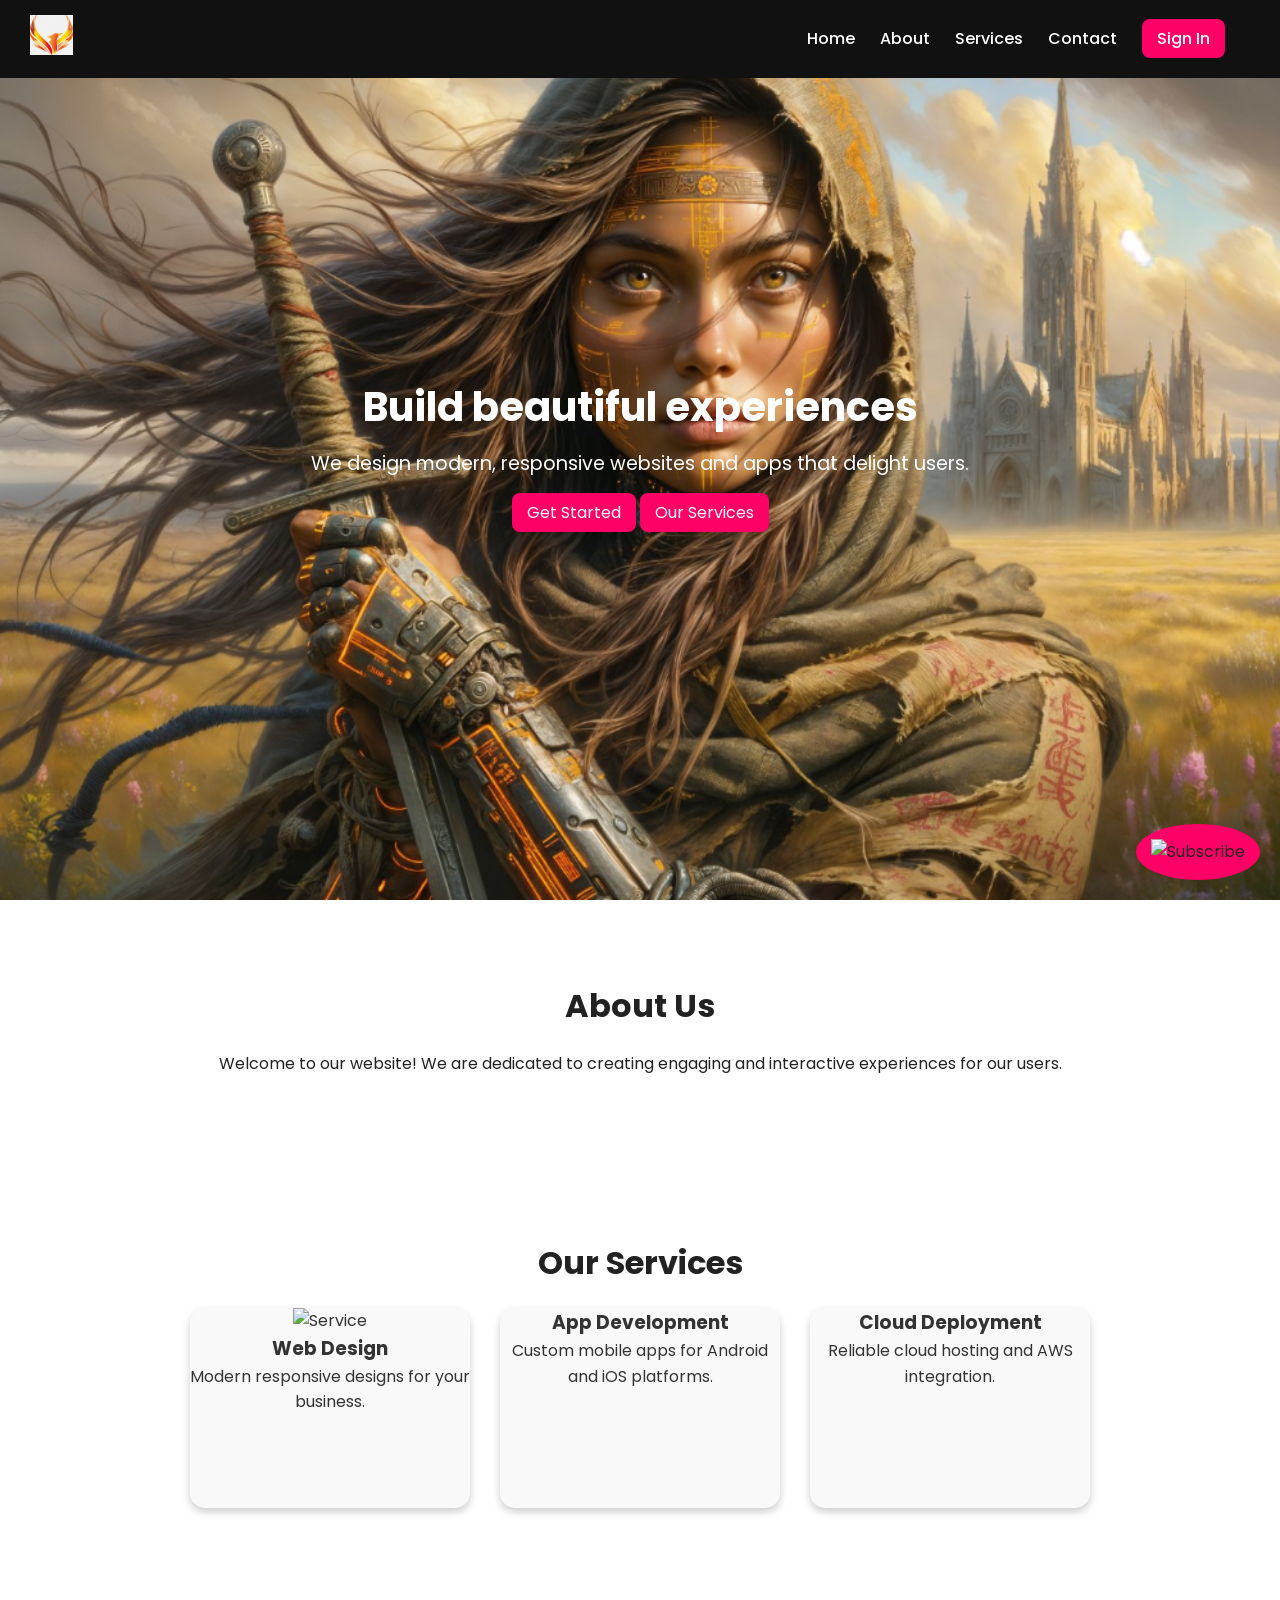
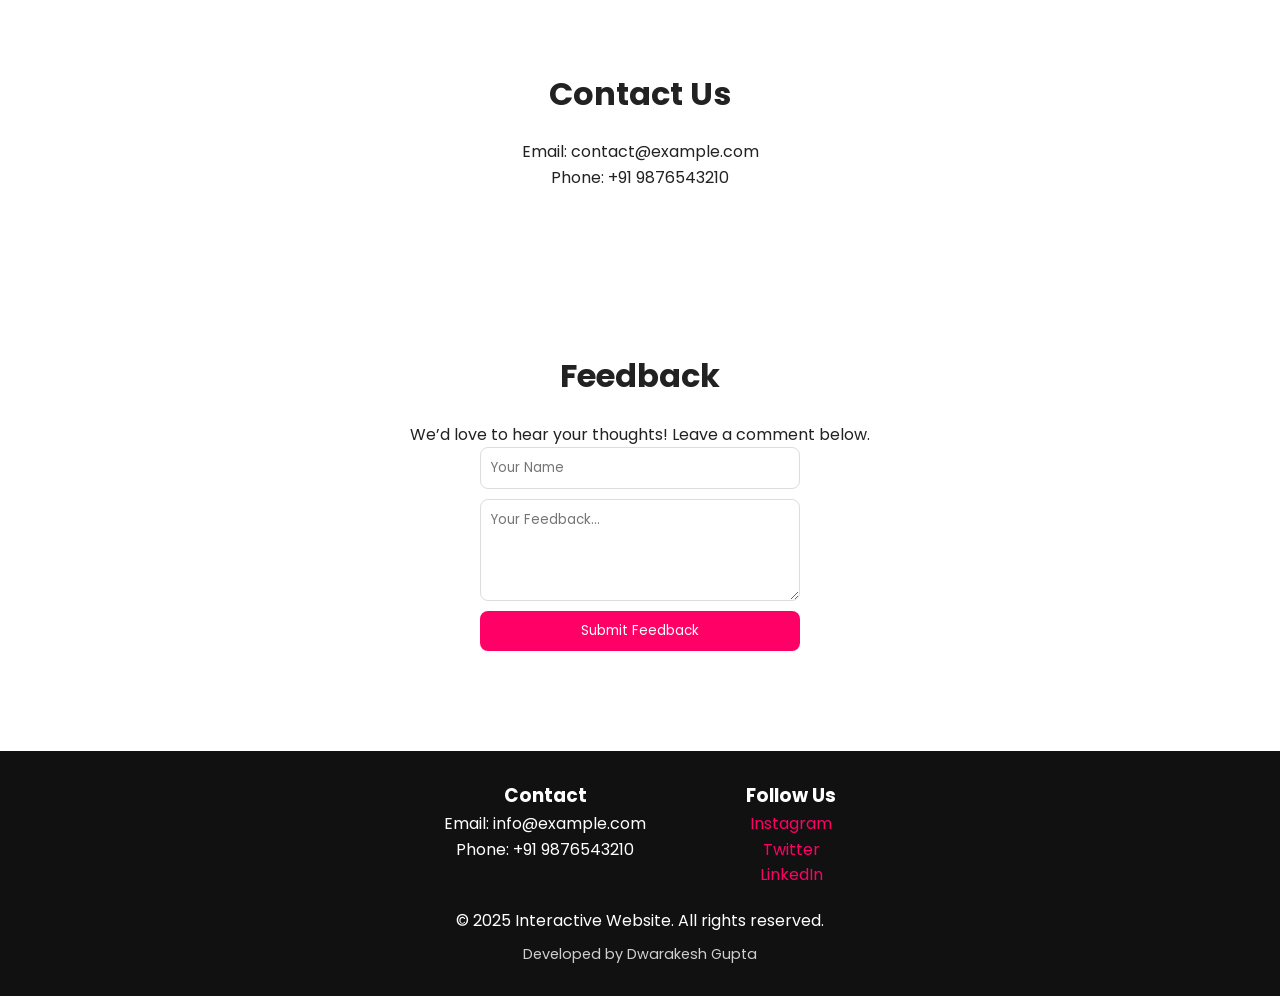
==== commit d31eca25: "Merge branch 'main' into feedback-section-42" ====
--- a/index.html
+++ b/index.html
@@ -14,24 +14,19 @@
       rel="stylesheet"
     />
     <link rel="stylesheet" href="style.css" />
-    <script src="https://code.jquery.com/jquery-3.6.0.min.js"></script>
-    <style>
-      html {
-        scroll-behavior: smooth;
-      } /* enables smooth scroll */
-    </style>
   </head>
+
   <body>
     <!-- Navbar -->
     <nav class="navbar">
       <div class="container">
         <a href="#home"><img src="logo.png" alt="Logo" class="logo" /></a>
-        <div class="menu-toggle">
+        <div class="menu-toggle" id="menuToggle">
           <div class="bar"></div>
           <div class="bar"></div>
           <div class="bar"></div>
         </div>
-        <ul class="navbar-list">
+        <ul class="navbar-list" id="navbarList">
           <li><a href="#home" class="link active">Home</a></li>
           <li><a href="#about" class="link">About</a></li>
           <li><a href="#services" class="link">Services</a></li>
@@ -84,19 +79,7 @@
         <div class="flip-card">
           <div class="flip-card-front">
             <div class="inner">
-              <!-- Design palette SVG icon -->
-              <svg
-                class="icon"
-                role="img"
-                aria-label="Web design icon"
-                viewBox="0 0 24 24"
-                xmlns="http://www.w3.org/2000/svg"
-              >
-                <path
-                  fill="#fff"
-                  d="M12 2a10 10 0 100 20 10 10 0 000-20zm4.5 6.5a1.5 1.5 0 11-3 0 1.5 1.5 0 013 0z"
-                />
-              </svg>
+              <img src="service1.png" alt="Service" class="icon" />
               <h3>Web Design</h3>
               <p>Modern responsive designs for your business.</p>
             </div>
@@ -115,19 +98,6 @@
         <div class="flip-card">
           <div class="flip-card-front">
             <div class="inner">
-              <!-- Mobile phone SVG icon -->
-              <svg
-                class="icon"
-                role="img"
-                aria-label="App development icon"
-                viewBox="0 0 24 24"
-                xmlns="http://www.w3.org/2000/svg"
-              >
-                <path
-                  fill="#fff"
-                  d="M7 2h10a1 1 0 011 1v18a1 1 0 01-1 1H7a1 1 0 01-1-1V3a1 1 0 011-1zm5 19a1.5 1.5 0 100-3 1.5 1.5 0 000 3z"
-                />
-              </svg>
               <h3>App Development</h3>
               <p>Custom mobile apps for Android and iOS platforms.</p>
             </div>
@@ -146,19 +116,6 @@
         <div class="flip-card">
           <div class="flip-card-front">
             <div class="inner">
-              <!-- Cloud SVG icon -->
-              <svg
-                class="icon"
-                role="img"
-                aria-label="Cloud deployment icon"
-                viewBox="0 0 24 24"
-                xmlns="http://www.w3.org/2000/svg"
-              >
-                <path
-                  fill="#fff"
-                  d="M19 18H6a4 4 0 010-8 5 5 0 0110 0 3 3 0 012.5 5z"
-                />
-              </svg>
               <h3>Cloud Deployment</h3>
               <p>Reliable cloud hosting and AWS integration.</p>
             </div>
@@ -183,31 +140,36 @@
       <p>Phone: +91 9876543210</p>
     </section>
 
+    <!-- Feedback Section -->
+    <section id="feedback" class="featured-section">
+      <h2 class="featured-title">Feedback</h2>
+      <p>We’d love to hear your thoughts! Leave a comment below.</p>
+
+      <form id="feedbackForm" class="feedback-form">
+        <input
+          type="text"
+          id="name"
+          name="name"
+          placeholder="Your Name"
+          required
+        />
+        <textarea
+          id="comment"
+          name="comment"
+          rows="4"
+          placeholder="Your Feedback..."
+          required
+        ></textarea>
+        <button type="submit" class="submit-btn">Submit Feedback</button>
+      </form>
+
+      <div id="feedbackList" class="feedback-list"></div>
+    </section>
+
     <!-- Popup -->
-    <div
-      id="popup"
-      role="dialog"
-      aria-modal="true"
-      aria-labelledby="popup-title"
-    >
+    <div id="popup" role="dialog" aria-modal="true" aria-labelledby="popup-title">
       <img src="newsletter.png" class="newsletter" alt="Subscribe" />
-      <button class="close" aria-label="Close popup">
-        <!-- Inline close (X) SVG -->
-        <svg
-          class="close-icon"
-          width="18"
-          height="18"
-          viewBox="0 0 24 24"
-          fill="none"
-          xmlns="http://www.w3.org/2000/svg"
-          aria-hidden="true"
-        >
-          <path
-            d="M18.3 5.71a1 1 0 00-1.41 0L12 10.59 7.11 5.7A1 1 0 105.7 7.11L10.59 12l-4.9 4.89a1 1 0 101.41 1.41L12 13.41l4.89 4.9a1 1 0 001.41-1.41L13.41 12l4.9-4.89a1 1 0 000-1.4z"
-            fill="#0b1220"
-          />
-        </svg>
-      </button>
+      <button class="close" aria-label="Close popup" id="closePopup">✖</button>
       <h2 class="align-text">Subscribe to Upload Template</h2>
 
       <form id="uploadForm" class="input-field">
@@ -218,7 +180,6 @@
           placeholder="Enter your email"
           required
         />
-
         <label for="fileUpload" style="font-weight: 600"
           >Upload your template:</label
         >
@@ -229,32 +190,14 @@
           accept=".pdf,.zip,.docx,.png,.jpg"
           required
         />
-
         <button type="submit" class="submit-btn">Submit</button>
       </form>
     </div>
 
-    <button class="subscribe-btn" aria-label="Open subscribe dialog">
-      <!-- Inline bell SVG for consistent styling -->
-      <svg
-        class="bell"
-        width="24"
-        height="24"
-        viewBox="0 0 24 24"
-        fill="none"
-        xmlns="http://www.w3.org/2000/svg"
-        aria-hidden="true"
-      >
-        <path
-          d="M12 22c1.1046 0 2-.8954 2-2H10c0 1.1046.8954 2 2 2z"
-          fill="#0b1220"
-        />
-        <path
-          d="M18 16v-5c0-3.07-1.64-5.64-4.5-6.32V4a1.5 1.5 0 10-3 0v.68C7.64 5.36 6 7.92 6 11v5l-1.99 2H20l-2-2z"
-          fill="#f59e0b"
-        />
-      </svg>
-    </button>
+    <!-- Floating Subscribe Button -->
+    <div class="subscribe-btn" id="openPopup">
+      <img src="bell.png" alt="Subscribe" class="bell" />
+    </div>
 
     <!-- Footer -->
     <footer class="footer">
@@ -277,62 +220,6 @@
       </div>
     </footer>
 
-    <!-- JS -->
-    <script>
-      $(document).ready(function () {
-        // Navbar toggle
-        $(".menu-toggle").on("click", function () {
-          $(this).toggleClass("menu-open");
-          $(".navbar-list").toggleClass("active");
-        });
-
-        $(".link").on("click", function () {
-          $(".link").removeClass("active");
-          $(this).addClass("active");
-          $(".navbar-list").removeClass("active");
-          $(".menu-toggle").removeClass("menu-open");
-        });
-
-        // Popup open/close with focus management
-        let lastFocus = null;
-
-        $(".subscribe-btn").on("click", function () {
-          lastFocus = document.activeElement;
-          $("#popup").addClass("active");
-          // focus first input inside popup
-          setTimeout(function () {
-            $("#email").focus();
-          }, 50);
-        });
-
-        $(".close").on("click", function () {
-          $("#popup").removeClass("active");
-          if (lastFocus) $(lastFocus).focus();
-        });
-
-        // Close popup with Escape key when active
-        $(document).on("keydown", function (e) {
-          if (e.key === "Escape" && $("#popup").hasClass("active")) {
-            $("#popup").removeClass("active");
-            if (lastFocus) $(lastFocus).focus();
-          }
-        });
-
-        // File upload form
-        $("#uploadForm").on("submit", function (e) {
-          e.preventDefault();
-          const email = $("#email").val();
-          const file = $("#fileUpload")[0].files[0];
-          if (!email || !file) {
-            alert("Please provide both email and file!");
-            return;
-          }
-          alert("Template uploaded successfully by " + email + "!");
-          $("#popup").removeClass("active");
-          this.reset();
-          if (lastFocus) $(lastFocus).focus();
-        });
-      });
-    </script>
+    <script src="script.js"></script>
   </body>
 </html>
--- a/style.css
+++ b/style.css
@@ -2,1229 +2,239 @@
   margin: 0;
   padding: 0;
   box-sizing: border-box;
+  font-family: "Poppins", sans-serif;
 }
 
 body {
-  margin: 0;
-  padding: 0;
-  font-family: "Poppins", system-ui, -apple-system, "Segoe UI", Roboto,
-    "Helvetica Neue", Arial;
-  background: #f7f7fa; /* neutral light background */
-  overflow-x: hidden;
-  overflow-y: auto;
-}
-
-/* Design tokens */
-:root {
-  --bg: #f7f7fa;
-  --surface: #ffffff;
-  --muted: #6b7280;
-  --text: #0f172a;
-  --accent: #f59e0b; /* amber */
-  --accent-600: #d97706;
-  --radius: 10px;
-}
-
-/*popup*/
-
-.newsletter {
-  margin-bottom: 0px;
-  display: flex; /* Use flexbox to center align-items */
-  justify-content: center; /* Center items horizontally */
-  width: 170px;
-  margin: 0 auto; /* Center the elements horizontally */
-}
-
-/* Additional styling for the image inside popup */
-#popup img.newsletter {
-  display: block; /* Ensures the image is displayed as a block element */
-  max-width: 100%; /* Ensure the image does not exceed container width */
-  height: auto; /* Maintain aspect ratio */
-}
-
-/* Styles for the close button */
-.close {
-  width: 20px;
-  height: auto;
-}
-
-.bell {
-  width: 50px;
-  height: auto;
-}
-
-.subscribe-btn {
-  width: 52px;
-  height: 52px;
-  background-color: var(--surface);
-  border-radius: 10px;
-  position: absolute;
-  right: 25px;
-  bottom: 25px;
-  display: inline-flex;
+  color: #222;
+  background: #fff;
+  line-height: 1.6;
+}
+
+.navbar {
+  position: fixed;
+  width: 100%;
+  top: 0;
+  background: #111;
+  color: #fff;
+  padding: 15px 30px;
+  z-index: 1000;
+}
+
+.navbar .container {
+  display: flex;
+  justify-content: space-between;
+  align-items: center;
+}
+
+.logo {
+  height: 40px;
+}
+
+.navbar-list {
+  display: flex;
+  list-style: none;
+  gap: 25px;
+}
+
+.navbar-list a {
+  color: #fff;
+  text-decoration: none;
+  font-weight: 500;
+}
+
+.btn {
+  background: #f06;
+  color: #fff;
+  padding: 8px 15px;
+  border-radius: 8px;
+  text-decoration: none;
+  transition: 0.3s;
+}
+
+.btn:hover {
+  background: #d0056a;
+}
+
+.content {
+  position: relative;
+  height: 100vh;
+  display: flex;
   align-items: center;
   justify-content: center;
+  overflow: hidden;
+}
+
+.img {
+  width: 100%;
+  height: 100%;
+  object-fit: cover;
+  position: absolute;
+  z-index: -1;
+}
+
+.hero {
+  text-align: center;
+  color: white;
+}
+
+.hero-title {
+  font-size: 2.5rem;
+  font-weight: 700;
+}
+
+.hero-sub {
+  margin-top: 10px;
+  font-size: 1.2rem;
+}
+
+.hero-ctas {
+  margin-top: 20px;
+}
+
+.featured-section {
+  padding: 80px 20px;
+  text-align: center;
+}
+
+.featured-title {
+  font-size: 2rem;
+  font-weight: 700;
+  margin-bottom: 20px;
+}
+
+.featured-cards {
+  display: flex;
+  justify-content: center;
+  gap: 30px;
+  flex-wrap: wrap;
+}
+
+.flip-card {
+  background: transparent;
+  width: 280px;
+  height: 200px;
+  perspective: 1000px;
+}
+
+.flip-card-front,
+.flip-card-back {
+  width: 100%;
+  height: 100%;
+  position: absolute;
+  backface-visibility: hidden;
+  border-radius: 15px;
+  box-shadow: 0 4px 8px rgba(0, 0, 0, 0.2);
+}
+
+.flip-card-front {
+  background: #f9f9f9;
+  color: #333;
+}
+
+.flip-card-back {
+  background: #f06;
+  color: #fff;
+  transform: rotateY(180deg);
+}
+
+.flip-card:hover .flip-card-front {
+  transform: rotateY(180deg);
+}
+
+.flip-card:hover .flip-card-back {
+  transform: rotateY(0);
+}
+
+.feedback-form {
+  display: flex;
+  flex-direction: column;
+  gap: 10px;
+  width: 320px;
+  margin: 0 auto;
+}
+
+.feedback-form input,
+.feedback-form textarea {
+  padding: 10px;
+  border: 1px solid #ddd;
+  border-radius: 8px;
+}
+
+.submit-btn {
+  background: #f06;
+  color: #fff;
+  border: none;
+  padding: 10px;
+  border-radius: 8px;
   cursor: pointer;
-  border: none;
-  box-shadow: 0 6px 18px rgba(2, 6, 23, 0.06);
-  transition: transform 0.12s ease, box-shadow 0.12s ease;
-}
-
-.subscribe-btn .img {
-  max-width: 27px;
+}
+
+.feedback-list {
+  margin-top: 20px;
 }
 
 #popup {
-  width: 90%;
-  max-width: 540px;
-  height: auto;
-  max-height: 90vh;
-  padding: 28px 22px;
-  background-color: var(--surface);
+  display: none;
   position: fixed;
   top: 50%;
   left: 50%;
+  width: 320px;
+  background: white;
   transform: translate(-50%, -50%);
-  box-shadow: 0 10px 30px rgba(15, 23, 42, 0.12);
-  border-radius: var(--radius);
-  transition: all 0.4s;
-  z-index: 1000;
-  display: none;
-  overflow-y: auto;
-  display: none;
-  /* Center and stack popup content */
-  display: none;
-  /* Flex when active */
-}
+  padding: 25px;
+  border-radius: 10px;
+  box-shadow: 0 4px 15px rgba(0, 0, 0, 0.3);
+}
+
 #popup.active {
-  display: block; /* Show popup when active class is added */
-  visibility: visible;
-  opacity: 1;
-}
-
-/* Styles for the blur effect */
-.blur {
-  filter: blur(5px); /* Blur effect for the background */
-  -webkit-filter: blur(5px); /* For older versions of Safari */
-}
-
-/* Use flexbox on the popup container to center its inner content */
-#popup.active {
-  display: flex; /* Show and layout content when active */
-  visibility: visible;
-  opacity: 1;
-  flex-direction: column;
-  align-items: center;
+  display: block;
+}
+
+.close {
+  float: right;
+  background: transparent;
+  border: none;
+  font-size: 1.2rem;
+  cursor: pointer;
+}
+
+.subscribe-btn {
+  position: fixed;
+  bottom: 20px;
+  right: 20px;
+  background: #f06;
+  border-radius: 50%;
+  padding: 15px;
+  cursor: pointer;
+}
+
+.bell {
+  width: 30px;
+}
+
+.footer {
+  background: #111;
+  color: white;
+  text-align: center;
+  padding: 30px;
+}
+
+.footer-wrapper {
+  display: flex;
   justify-content: center;
-}
-
-#popup img {
-  max-width: 150px;
-}
-
-.align-text {
-  text-align: center;
-  font-weight: 1000;
-  font-size: 30px;
-}
-
-#popup .align-text {
-  margin: 20px 0 10px;
-  color: #000;
-  font-size: 28px;
-  font-weight: 700;
-  text-align: center;
-}
-
-/* Make inner elements naturally fill available width */
-
-.input-field {
-  position: relative;
-  width: 100%;
-  margin-top: 20px;
-}
-
-.input-field input[type="email"] {
-  width: 100%;
-  padding: 10px 0;
+  gap: 100px;
+  flex-wrap: wrap;
   margin-bottom: 20px;
-  padding: 15px;
-  color: #000;
-  background-color: #fff;
-  border: 1px solid #060000;
-  font-size: 15px;
-  font-weight: 600;
-  outline: none;
-}
-
-.input-field .submit-btn {
-  width: 100%;
-  padding: 14px 18px;
-  color: #fff;
-  background-color: var(--accent);
-  font-size: 15px;
-  font-weight: 700;
-  letter-spacing: 0.6px;
-  text-transform: uppercase;
-  border-radius: 8px;
-  border: none;
-  outline: none;
-  transition: transform 0.12s ease, background-color 0.12s ease;
-  cursor: pointer;
-}
-.input-field .submit-btn:hover {
-  background-color: var(--accent-600);
-  transform: translateY(-2px);
-}
-
-#popup .close {
-  position: absolute;
-  top: 8px;
-  right: 10px;
-  cursor: pointer;
-  border: none;
-  background: transparent;
-  padding: 6px;
-  border-radius: 6px;
-  transition: background-color 0.12s ease;
-}
-.close .close-icon {
-  width: 18px; /* Adjust close icon size */
-  height: 18px; /* Maintain aspect ratio */
-  display: block;
-}
-
-/* SVG icon inside service cards */
-.inner .icon {
-  width: 70px;
-  height: 70px;
-  margin-bottom: 15px;
-}
-
-/*navbar*/
-
-.navbar {
-  position: sticky;
-  top: 0;
-  color: var(--text);
-  background-color: var(--surface);
-  padding: 14px 20px;
-  z-index: 999;
-  box-shadow: 0 2px 10px rgba(0, 0, 0, 0.1);
-}
-
-.logo {
-  width: 56px;
-  height: auto;
-}
-
-.container {
-  display: flex;
-  justify-content: space-between;
-  align-items: center;
-  max-width: 1400px;
-  margin: 0 auto;
-  padding: 0 20px;
-}
-
-.navbar .navbar-list {
-  display: flex;
-  list-style-type: none;
-  margin: 0;
-  padding: 0;
-  align-items: center;
-}
-
-.navbar .navbar-list li {
-  margin: 0 10px;
-}
-
-.navbar .navbar-list li a {
-  display: block;
-  color: var(--text);
-  padding: 10px 15px;
-  text-align: center;
+}
+
+.footer a {
+  color: #f06;
   text-decoration: none;
-  font-weight: 500;
-  transition: all 0.3s;
-  border-radius: 5px;
-}
-
-.navbar .navbar-list li a:hover {
-  background-color: #fded36;
-  transform: translateY(-2px);
-}
-
-.navbar .btn {
-  padding: 10px 18px;
-  color: #fff;
-  background-color: var(--accent);
-  font-family: inherit;
-  font-size: 14px;
-  font-weight: 600;
-  text-transform: uppercase;
-  box-shadow: 0 6px 18px rgba(21, 24, 30, 0.06);
-  transition: transform 0.12s ease, box-shadow 0.12s ease;
-  border-radius: 8px;
-}
-
-.navbar .btn:hover {
-  background-color: var(--accent-600);
-  transform: translateY(-2px);
-  box-shadow: 0 8px 24px rgba(21, 24, 30, 0.08);
-}
-
-.menu-toggle {
-  display: none;
-  flex-direction: column;
-  cursor: pointer;
-  z-index: 1001;
-}
-
-.menu-toggle .bar {
-  width: 28px;
-  height: 3px;
-  background-color: #2b2b2b;
-  margin: 5px 0;
-  transition: all 0.3s ease;
-  border-radius: 3px;
-}
-
-.menu-toggle.menu-open .bar:nth-child(1) {
-  transform: translateY(8px) rotate(45deg);
-}
-
-.menu-toggle.menu-open .bar:nth-child(2) {
-  opacity: 0;
-}
-
-.menu-toggle.menu-open .bar:nth-child(3) {
-  transform: translateY(-8px) rotate(-45deg);
-}
-
-/* Responsive Styles */
-@media (max-width: 992px) {
-  .navbar .navbar-list {
-    display: none;
-    width: 100%;
-    background-color: rgba(240, 255, 255, 0.98);
-    padding: 20px;
-    flex-direction: column;
-    position: fixed;
-    top: 70px;
-    left: 0;
-    right: 0;
-    z-index: 998;
-    box-shadow: 0 5px 20px rgba(0, 0, 0, 0.2);
-    max-height: calc(100vh - 70px);
-    overflow-y: auto;
-  }
-
-  .navbar .navbar-list.active {
-    display: flex;
-  }
-
-  .navbar .navbar-list li {
-    margin: 10px 0;
-    width: 100%;
-  }
-
-  .navbar .navbar-list li a {
-    width: 100%;
-    padding: 15px;
-    font-size: 16px;
-  }
-
-  .menu-toggle {
-    display: flex;
-  }
-
-  .logo {
-    width: 50px;
-  }
-}
-
-.img {
-  position: absolute;
-  top: 0;
-  left: 0;
-  width: 100%;
-  height: 100%;
-  object-fit: cover;
-  z-index: -1;
-  transition: transform 0.1s ease-out; /* Add transition for smooth movement */
-}
-
-.content {
-  position: relative;
-  width: 100%;
-  height: 70vh;
-  min-height: 400px;
-  overflow: hidden;
-}
-
-/* Hero overlay */
-.hero {
-  position: absolute;
-  inset: 0;
-  display: flex;
-  align-items: center;
-  justify-content: center;
-  pointer-events: none; /* allow clicks to go to buttons only */
-}
-.hero-inner {
-  pointer-events: auto;
-  background: rgba(255, 255, 255, 0.02);
-  max-width: 980px;
-  padding: 24px;
-  color: var(--surface);
-  text-align: center;
-}
-.hero-title {
-  color: #ffffff;
-  font-size: clamp(28px, 4vw, 44px);
-  font-weight: 700;
-  margin-bottom: 12px;
-  text-shadow: 0 6px 24px rgba(2, 6, 23, 0.6);
-}
-.hero-sub {
-  color: rgba(255, 255, 255, 0.9);
-  margin-bottom: 20px;
-  font-size: 16px;
-}
-.hero-ctas .btn {
-  margin: 0 8px;
-}
-.btn.ghost {
-  background: transparent;
-  color: #fff;
-  border: 1px solid rgba(255, 255, 255, 0.18);
-  box-shadow: none;
-}
-
-/* Focus outlines for keyboard users */
-a:focus-visible,
-button:focus-visible,
-input:focus-visible,
-select:focus-visible,
-textarea:focus-visible {
-  outline: 3px solid var(--accent);
-  outline-offset: 3px;
-}
-
-/* Subscribe button hover/focus */
-.subscribe-btn:hover {
-  transform: translateY(-3px);
-  box-shadow: 0 10px 30px rgba(2, 6, 23, 0.08);
-}
-.subscribe-btn:active {
-  transform: translateY(-1px);
-}
-
-/* Close button hover */
-.close:hover {
-  background-color: rgba(11, 18, 32, 0.04);
-}
-
-.space {
-  margin-top: 0;
-}
-
-/* Featured Section Styles */
-.featured-section {
-  padding: 80px 20px;
-  text-align: center;
-  background: linear-gradient(
-    180deg,
-    rgba(15, 23, 42, 0.02) 0%,
-    rgba(15, 23, 42, 0.04) 100%
-  );
-}
-
-.featured-title {
-  font-size: clamp(32px, 5vw, 48px);
-  font-weight: 700;
-  color: var(--text);
-  margin-bottom: 60px;
-  text-transform: uppercase;
-  letter-spacing: 3px;
-  text-shadow: none;
-}
-
-.featured-cards {
-  display: grid;
-  grid-template-columns: repeat(auto-fit, minmax(300px, 380px));
-  justify-content: center;
-  gap: 40px;
-  max-width: 1400px;
-  margin: 0 auto;
-  padding: 0 20px;
-}
-
-.flip-card {
-  background-color: transparent;
-  perspective: 1000px;
-  width: 100%;
-  max-width: 380px;
-  margin: 0 auto;
-}
-
-.flip-card-front,
-.flip-card-back {
-  width: 100%;
-  min-height: 500px;
-  height: auto;
-  background-color: #0b1220;
-  background-image: url(imgcard/card2.png);
-  background-size: cover;
-  background-position: center;
-  text-align: center;
-  backface-visibility: hidden;
-  transform-style: preserve-3d;
-  transition: transform 0.7s cubic-bezier(0.4, 0.2, 0.2, 1);
-  border-radius: 15px;
-  box-shadow: 0 10px 30px rgba(0, 0, 0, 0.5);
-  overflow: hidden;
-  position: relative;
-}
-
-.flip-card:nth-of-type(2) .flip-card-front,
-.flip-card:nth-of-type(2) .flip-card-back {
-  background-image: url(imgcard/card1.png);
-}
-
-.flip-card:nth-of-type(3) .flip-card-front,
-.flip-card:nth-of-type(3) .flip-card-back {
-  background-image: url(imgcard/card\ 4.png);
-}
-
-.flip-card-front {
-  transform: rotateY(0deg);
-}
-
-.flip-card-back {
-  position: absolute;
-  top: 0;
-  left: 0;
-  transform: rotateY(180deg);
-}
-
-.flip-card-front::after,
-.flip-card-back::after {
-  content: "";
-  width: 100%;
-  height: 100%;
-  background-color: #2b2605;
-  position: absolute;
-  top: 0;
-  left: 0;
-  opacity: 0.6;
-}
-
-.flip-card-front .inner,
-.flip-card-back .inner {
-  width: 100%;
-  padding: 30px 20px;
-  position: absolute;
-  top: 50%;
-  left: 0;
-  transform: translateY(-50%) translateZ(60px) scale(0.94);
-  z-index: 2;
-  display: flex;
-  flex-direction: column;
-  align-items: center;
-  justify-content: center;
-  box-sizing: border-box;
-}
-
-.space1 {
-  margin-top: 0;
-  height: 150px;
-}
-
-.inner .icon {
-  width: 70px;
-  height: 70px;
-  object-fit: contain;
-  margin-bottom: 15px;
-}
-
-.inner h3 {
-  margin: 15px 0 10px;
-  color: #ffffff;
-  font-size: 20px;
-  font-weight: 700;
-  line-height: 1.4;
-  text-transform: capitalize;
-  word-wrap: break-word;
-  max-width: 100%;
-}
-
-.inner p {
-  color: #ffffff;
-  font-size: 13px;
-  line-height: 1.6;
-  margin: 0;
-  padding: 0 10px;
-  word-wrap: break-word;
-  overflow-wrap: break-word;
-  max-width: 100%;
-}
-
-.flip-card:hover .flip-card-front {
-  transform: rotateY(-180deg);
-}
-
-.flip-card:hover .flip-card-back {
-  transform: rotateY(0deg);
-}
-
-/* Additional Responsive Styles */
-@media (max-width: 768px) {
-  body {
-    padding: 0;
-  }
-
-  .content {
-    height: 50vh;
-    min-height: 300px;
-  }
-
-  .featured-section {
-    padding: 40px 15px;
-  }
-
-  .featured-title {
-    margin-bottom: 40px;
-  }
-
-  .featured-cards {
-    grid-template-columns: 1fr;
-    gap: 30px;
-    padding: 0 15px;
-  }
-
-  .flip-card-front,
-  .flip-card-back {
-    min-height: 450px;
-  }
-
-  .flip-card-front .inner,
-  .flip-card-back .inner {
-    padding: 25px 15px;
-  }
-
-  .space1 {
-    height: 120px;
-  }
-
-  .inner .icon {
-    width: 60px;
-    height: 60px;
-    margin-bottom: 10px;
-  }
-
-  .inner h3 {
-    font-size: 18px;
-    line-height: 1.3;
-    margin: 10px 0 8px;
-  }
-
-  .inner p {
-    font-size: 12px;
-    line-height: 1.5;
-    padding: 0 5px;
-  }
-
-  #popup {
-    padding: 20px 15px;
-  }
-
-  .align-text {
-    font-size: 24px;
-  }
-
-  .subscribe-btn {
-    width: 45px;
-    height: 45px;
-    right: 15px;
-    bottom: 15px;
-  }
-
-  .bell {
-    width: 40px;
-  }
-}
-
-@media (max-width: 480px) {
-  .featured-cards {
-    grid-template-columns: 1fr;
-  }
-
-  .flip-card-front,
-  .flip-card-back {
-    min-height: 420px;
-  }
-
-  .flip-card-front .inner,
-  .flip-card-back .inner {
-    padding: 20px 12px;
-  }
-
-  .space1 {
-    height: 100px;
-  }
-
-  .inner .icon {
-    width: 55px;
-    height: 55px;
-  }
-
-  .inner h3 {
-    font-size: 16px;
-    margin: 8px 0 6px;
-  }
-
-  .inner p {
-    font-size: 11px;
-    line-height: 1.4;
-  }
-
-  .navbar {
-    padding: 10px 15px;
-  }
-
-  .container {
-    padding: 0 10px;
-  }
-}
-
-@media (min-width: 1400px) {
-  .featured-cards {
-    grid-template-columns: repeat(3, 380px);
-  }
-}
-
-/* Book Templates Section */
-.book-templates-section {
-  padding: 80px 20px;
-  background: linear-gradient(135deg, #1a1a2e 0%, #16213e 50%, #0f3460 100%);
-  color: #fff;
-  text-align: center;
-}
-
-.book-templates-title {
-  font-size: clamp(32px, 5vw, 48px);
-  font-weight: 700;
-  color: #fff;
-  margin-bottom: 20px;
-  text-transform: uppercase;
-  letter-spacing: 2px;
-  text-shadow: 2px 2px 4px rgba(0, 0, 0, 0.5);
-}
-
-.book-templates-subtitle {
-  font-size: 18px;
-  color: #b8c6db;
-  margin-bottom: 60px;
-  max-width: 600px;
-  margin-left: auto;
-  margin-right: auto;
-}
-
-.book-templates-grid {
-  display: grid;
-  grid-template-columns: repeat(auto-fit, minmax(300px, 1fr));
-  gap: 30px;
-  max-width: 1200px;
-  margin: 0 auto 60px;
-  padding: 0 20px;
-}
-
-.book-template-card {
-  background: rgba(255, 255, 255, 0.1);
-  border-radius: 15px;
-  padding: 25px;
-  backdrop-filter: blur(10px);
-  border: 1px solid rgba(255, 255, 255, 0.2);
-  transition: all 0.3s ease;
-  position: relative;
-  overflow: hidden;
-}
-
-.book-template-card:hover {
-  transform: translateY(-10px);
-  box-shadow: 0 20px 40px rgba(0, 0, 0, 0.3);
-  background: rgba(255, 255, 255, 0.15);
-}
-
-.book-template-image {
-  margin-bottom: 20px;
-  display: flex;
-  justify-content: center;
-  perspective: 1000px;
-}
-
-.book-cover {
-  width: 120px;
-  height: 160px;
-  border-radius: 8px;
-  display: flex;
-  align-items: center;
-  justify-content: center;
-  position: relative;
-  box-shadow: 0 10px 20px rgba(0, 0, 0, 0.4);
-  transform-style: preserve-3d;
-  transition: transform 0.3s ease;
-}
-
-.book-template-card:hover .book-cover {
-  transform: rotateY(-15deg) rotateX(5deg);
-}
-
-.book-spine {
-  position: absolute;
-  right: -8px;
-  top: 0;
-  width: 8px;
-  height: 100%;
-  background: linear-gradient(to bottom, rgba(0, 0, 0, 0.3), rgba(0, 0, 0, 0.6));
-  border-radius: 0 4px 4px 0;
-}
-
-.fiction-cover {
-  background: linear-gradient(135deg, #667eea 0%, #764ba2 100%);
-}
-
-.non-fiction-cover {
-  background: linear-gradient(135deg, #f093fb 0%, #f5576c 100%);
-}
-
-.children-cover {
-  background: linear-gradient(135deg, #4facfe 0%, #00f2fe 100%);
-}
-
-.cookbook-cover {
-  background: linear-gradient(135deg, #43e97b 0%, #38f9d7 100%);
-}
-
-.book-cover h3 {
-  color: #fff;
-  font-size: 14px;
-  font-weight: 700;
-  text-align: center;
-  text-shadow: 1px 1px 2px rgba(0, 0, 0, 0.5);
-  z-index: 1;
-}
-
-.book-template-content h4 {
-  font-size: 22px;
-  font-weight: 600;
-  margin-bottom: 15px;
-  color: #fff;
-}
-
-.book-template-content p {
-  font-size: 14px;
-  line-height: 1.6;
-  color: #b8c6db;
-  margin-bottom: 20px;
-}
-
-.template-features {
-  display: flex;
-  gap: 10px;
-  justify-content: center;
-  margin-bottom: 25px;
-  flex-wrap: wrap;
-}
-
-.feature-tag {
-  background: rgba(255, 255, 255, 0.2);
-  color: #fff;
-  padding: 5px 12px;
-  border-radius: 20px;
-  font-size: 12px;
-  font-weight: 500;
-  border: 1px solid rgba(255, 255, 255, 0.3);
-}
-
-.template-btn {
-  background: linear-gradient(135deg, #667eea 0%, #764ba2 100%);
-  color: #fff;
-  border: none;
-  padding: 12px 25px;
-  border-radius: 25px;
-  font-weight: 600;
-  cursor: pointer;
-  transition: all 0.3s ease;
-  text-transform: uppercase;
-  letter-spacing: 1px;
-  font-size: 12px;
-}
-
-.template-btn:hover {
-  transform: translateY(-2px);
-  box-shadow: 0 8px 20px rgba(102, 126, 234, 0.4);
-}
-
-.template-cta {
-  background: rgba(255, 255, 255, 0.1);
-  border-radius: 15px;
-  padding: 40px 30px;
-  backdrop-filter: blur(10px);
-  border: 1px solid rgba(255, 255, 255, 0.2);
-  max-width: 600px;
-  margin: 0 auto;
-}
-
-.template-cta h3 {
-  font-size: 28px;
-  font-weight: 700;
-  margin-bottom: 15px;
-  color: #fff;
-}
-
-.template-cta p {
-  font-size: 16px;
-  color: #b8c6db;
-  margin-bottom: 25px;
-}
-
-.cta-button {
-  background: linear-gradient(135deg, #f093fb 0%, #f5576c 100%);
-  color: #fff;
-  border: none;
-  padding: 15px 35px;
-  border-radius: 30px;
-  font-weight: 700;
-  cursor: pointer;
-  transition: all 0.3s ease;
-  text-transform: uppercase;
-  letter-spacing: 1px;
-  font-size: 14px;
-}
-
-.cta-button:hover {
-  transform: translateY(-3px);
-  box-shadow: 0 10px 25px rgba(240, 147, 251, 0.4);
-}
-
-/* Responsive Design for Book Templates */
-@media (max-width: 768px) {
-  .book-templates-section {
-    padding: 60px 15px;
-  }
-  
-  .book-templates-grid {
-    grid-template-columns: 1fr;
-    gap: 25px;
-    padding: 0 15px;
-  }
-  
-  .book-template-card {
-    padding: 20px;
-  }
-  
-  .template-cta {
-    padding: 30px 20px;
-  }
-  
-  .template-features {
-    gap: 8px;
-  }
-  
-  .feature-tag {
-    font-size: 11px;
-    padding: 4px 10px;
-  }
-}
-
-@media (max-width: 480px) {
-  .book-templates-title {
-    font-size: 28px;
-  }
-  
-  .book-templates-subtitle {
-    font-size: 16px;
-  }
-  
-  .book-cover {
-    width: 100px;
-    height: 140px;
-  }
-  
-  .template-cta h3 {
-    font-size: 24px;
-  }
-}
-.footer {
-  width: 100%;
-  background: #0b1220;
-  color: #e6e9ee;
-  padding: 40px 20px 20px;
-  box-sizing: border-box;
-  font-family: "Times New Roman", serif;
-  border-top: 2px solid var(--accent-600);
-  position: relative;
-}
-
-.footer-wrapper {
-  max-width: 1200px;
-  margin: 0 auto;
-  display: flex;
-  justify-content: space-between;
-  flex-wrap: wrap;
-  gap: 30px;
-}
-
-.footer-contact,
-.footer-social {
-  justify-content: center;
-}
-
-.footer-contact h3,
-.footer-social h3 {
-  color: #fded36;
-  margin-bottom: 15px;
-}
-
-.footer-contact p,
-.footer-social p,
-.footer-contact a,
-.footer-social a {
-  font-size: 16px;
-  color: #ccc;
-  margin: 6px 0;
-  text-decoration: none;
-  transition: color 0.3s ease;
-}
-
-.footer-contact a:hover,
-.footer-social a:hover {
-  color: #fded36;
-}
-
-.footer-bottom {
-  max-width: 1200px;
-  margin: 20px auto 0;
-  text-align: center;
-  font-size: 14px;
-  color: #aaa;
+}
+
+.footer-dev {
+  margin-top: 10px;
+  font-size: 0.9rem;
   opacity: 0.8;
 }
-
-.footer-dev {
-  margin-top: 5px;
-  font-style: italic;
-}
-
-@media (max-width: 700px) {
-  .footer-wrapper {
-    flex-direction: column;
-    align-items: center;
-    gap: 20px;
-  }
-}
-
-/* === Beetroot Book Suggestion Section === */
-#book-suggestions {
-  background-color: #3b0a45 !important; /* deep beetroot background */
-  color: #f9e6ff;
-  padding: 60px 20px;
-  text-align: center;
-  border-top: 5px solid #a020f0;
-  border-radius: 12px 12px 0 0;
-  position: relative;
-  z-index: 2;
-}
-
-#book-suggestions h2 {
-  font-size: 2rem;
-  margin-bottom: 15px;
-  color: #ffb3ff;
-}
-
-#book-suggestions p {
-  color: #f5d0ff;
-  font-size: 1.1rem;
-  margin-bottom: 25px;
-}
-
-#suggestion-form {
-  max-width: 500px;
-  margin: 0 auto;
-  display: flex;
-  flex-direction: column;
-  gap: 14px;
-}
-
-#suggestion-form input,
-#suggestion-form textarea {
-  background-color: #4b145d;
-  color: #fff;
-  border: 1px solid #a855f7;
-  padding: 12px;
-  border-radius: 6px;
-  font-size: 1rem;
-}
-
-#suggestion-form input::placeholder,
-#suggestion-form textarea::placeholder {
-  color: #e5b8ff;
-}
-
-#suggestion-form button {
-  background-color: #a020f0;
-  color: white;
-  padding: 12px;
-  border: none;
-  border-radius: 6px;
-  font-weight: bold;
-  cursor: pointer;
-  transition: background-color 0.3s, transform 0.2s;
-}
-
-#suggestion-form button:hover {
-  background-color: #8a0ec0;
-  transform: scale(1.05);
-}
-
-/* Feedback Section */
-.feedback-form {
-  display: flex;
-  flex-direction: column;
-  gap: 10px;
-  width: 80%;
-  max-width: 600px;
-  margin: 20px auto;
-}
-
-.feedback-form input,
-.feedback-form textarea {
-  padding: 10px;
-  border-radius: 6px;
-  border: 1px solid #ccc;
-  font-size: 16px;
-}
-
-.feedback-list {
-  width: 80%;
-  max-width: 600px;
-  margin: 20px auto;
-}
-
-.feedback-item {
-  background: #f9f9f9;
-  padding: 12px;
-  margin-bottom: 10px;
-  border-left: 4px solid #ffeb3b;
-  border-radius: 6px;
-}
-
-/* === ABOUT SECTION === */
-#about {
-  background: linear-gradient(135deg, #f4f6ff 0%, #ffffff 100%);
-  padding: 80px 20px;
-  text-align: center;
-  border-radius: 12px;
-}
-
-#about .featured-title {
-  font-size: 2.4rem;
-  color: #1e1e2f;
-  margin-bottom: 35px; /* added more space below heading */
-  font-weight: 700;
-  position: relative;
-  display: inline-block;
-}
-
-#about .featured-title::after {
-  content: "";
-  position: absolute;
-  width: 60%;
-  height: 4px;
-  background: #4f46e5;
-  left: 20%;
-  bottom: -10px;
-  border-radius: 2px;
-}
-
-.about-content {
-  max-width: 900px;
-  margin: 0 auto;
-  color: #333;
-  font-size: 1.08rem;
-  line-height: 1.8;
-  margin-top: 25px; /* space between heading and paragraph */
-}
-
-.about-content p {
-  margin-bottom: 20px;
-}
-
-/* Stats Section */
-.about-stats {
-  display: flex;
-  justify-content: center;
-  align-items: stretch; /* ensures all boxes are same height */
-  flex-wrap: wrap;
-  gap: 30px;
-  margin-top: 40px;
-}
-
-.stat-box {
-  background: #fff;
-  border-radius: 15px;
-  flex: 1 1 250px; /* ensures all boxes are same size */
-  max-width: 260px;
-  min-height: 150px;
-  padding: 25px 20px;
-  transition: all 0.3s ease;
-  box-shadow: 0 6px 12px rgba(0, 0, 0, 0.08);
-  display: flex;
-  flex-direction: column;
-  justify-content: center;
-  cursor: pointer;
-}
-
-.stat-box:hover {
-  transform: translateY(-6px);
-  background: linear-gradient(135deg, #4f46e5, #6d28d9);
-  color: #fff;
-  box-shadow: 0 8px 18px rgba(79, 70, 229, 0.3);
-}
-
-.stat-box h3 {
-  font-size: 2rem;
-  margin-bottom: 8px;
-  font-weight: 700;
-}
-
-.stat-box p {
-  font-size: 1rem;
-  color: #555;
-}
-
-.stat-box:hover p {
-  color: #e5e5ff;
-}
-
-/* Responsive Design */
-@media (max-width: 768px) {
-  #about {
-    padding: 60px 15px;
-  }
-
-  .about-stats {
-    flex-direction: column;
-    gap: 20px;
-  }
-
-  .stat-box {
-    width: 90%;
-    max-width: none;
-  }
-}
-
-
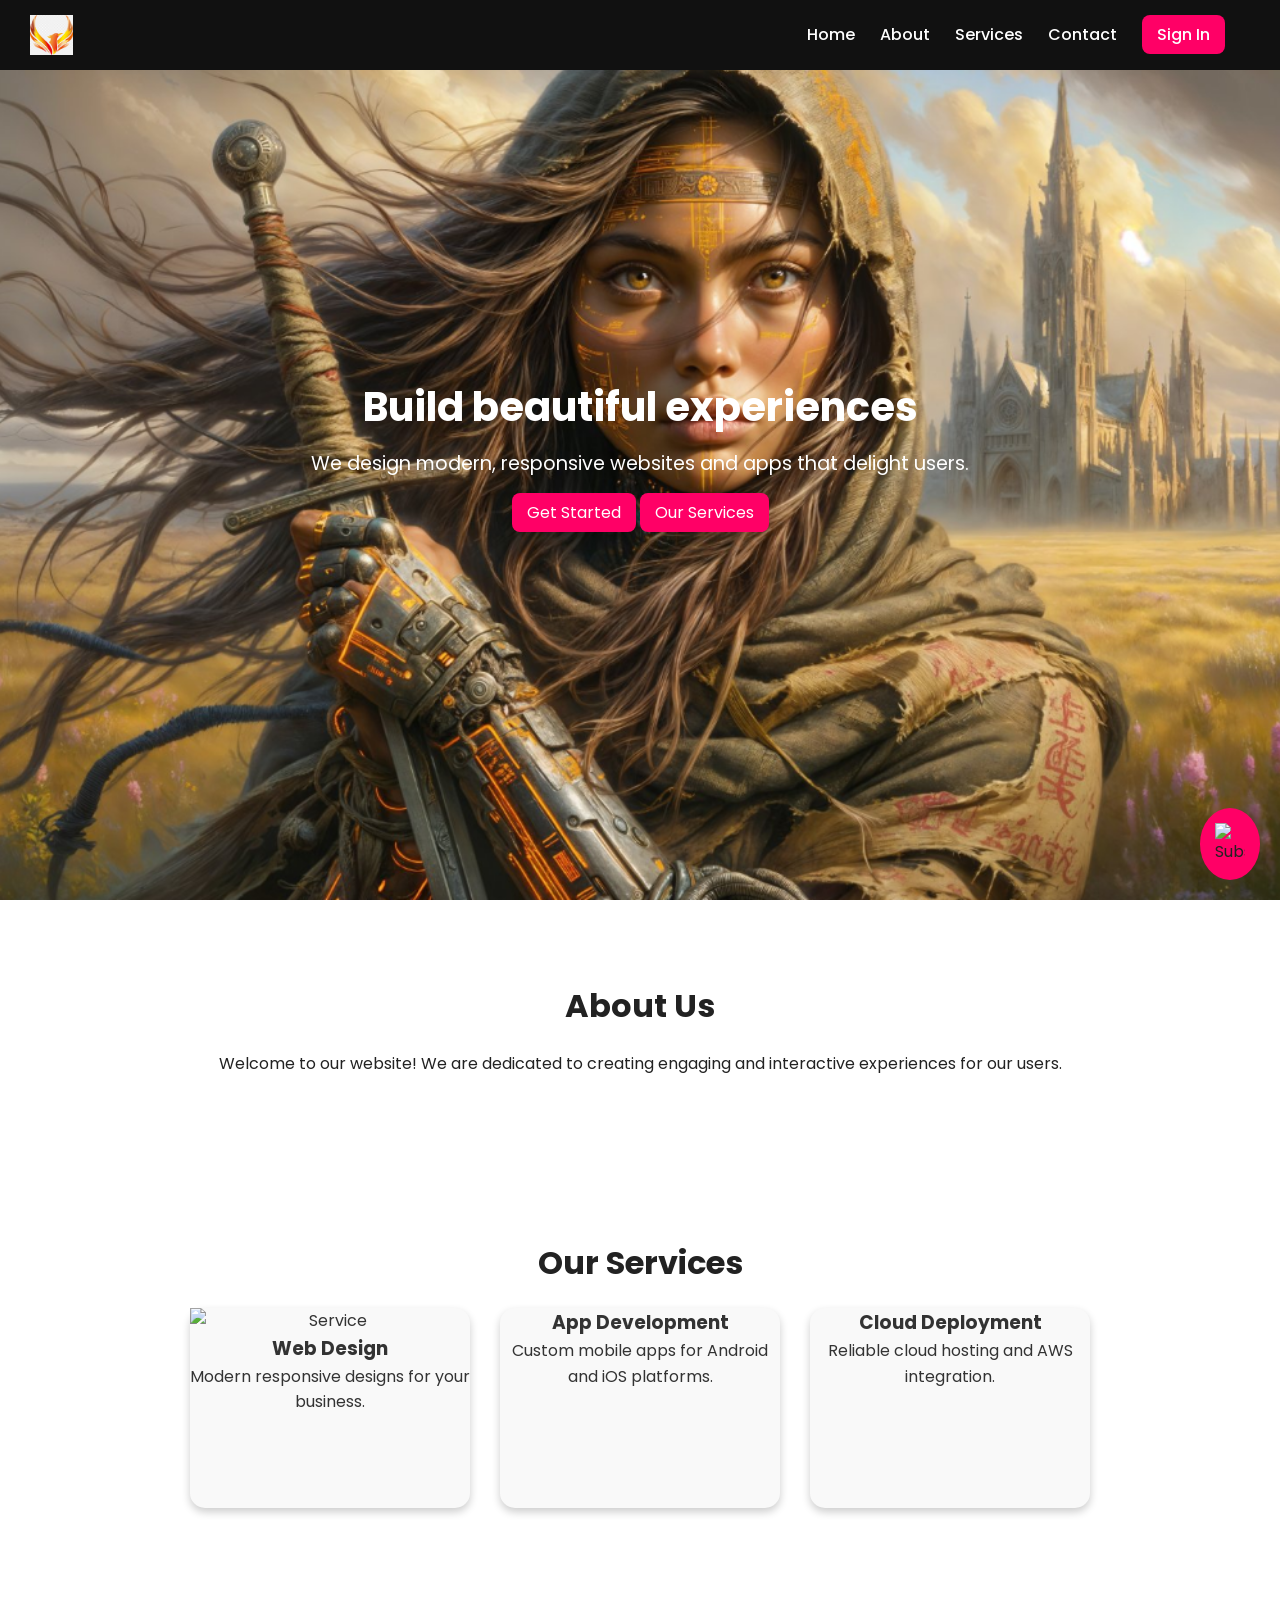
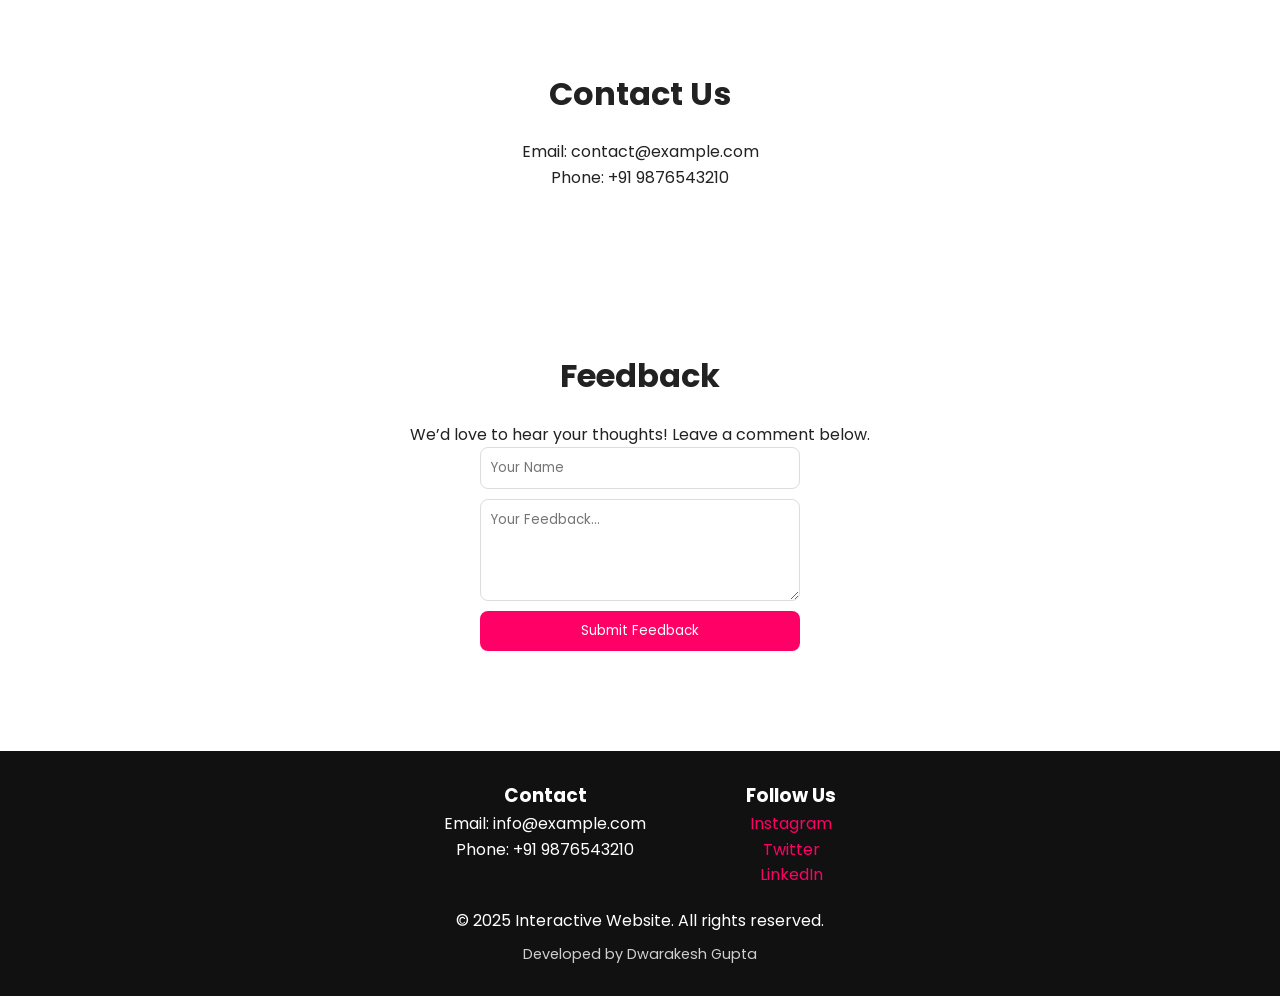
==== commit c7c3283e: "Made the entire website responsive for all devices #56" ====
--- a/index.html
+++ b/index.html
@@ -8,11 +8,14 @@
       name="description"
       content="Interactive Website — modern UI examples: services, signup, and templates upload."
     />
+
     <!-- Google Fonts -->
     <link
       href="https://fonts.googleapis.com/css2?family=Poppins:wght@300;400;600;700;800&display=swap"
       rel="stylesheet"
     />
+
+    <!-- Styles -->
     <link rel="stylesheet" href="style.css" />
   </head>
 
@@ -46,7 +49,7 @@
       </div>
     </nav>
 
-    <!-- Home Section -->
+    <!-- Home -->
     <section id="home" class="content">
       <img src="bg.png" alt="Background" class="img" loading="lazy" />
       <div class="hero">
@@ -63,7 +66,7 @@
       </div>
     </section>
 
-    <!-- About Section -->
+    <!-- About -->
     <section id="about" class="featured-section">
       <h2 class="featured-title">About Us</h2>
       <p>
@@ -72,7 +75,7 @@
       </p>
     </section>
 
-    <!-- Services Section -->
+    <!-- Services -->
     <section id="services" class="featured-section">
       <h2 class="featured-title">Our Services</h2>
       <div class="featured-cards">
@@ -133,14 +136,14 @@
       </div>
     </section>
 
-    <!-- Contact Section -->
+    <!-- Contact -->
     <section id="contact" class="featured-section">
       <h2 class="featured-title">Contact Us</h2>
       <p>Email: contact@example.com</p>
       <p>Phone: +91 9876543210</p>
     </section>
 
-    <!-- Feedback Section -->
+    <!-- Feedback -->
     <section id="feedback" class="featured-section">
       <h2 class="featured-title">Feedback</h2>
       <p>We’d love to hear your thoughts! Leave a comment below.</p>
@@ -220,6 +223,7 @@
       </div>
     </footer>
 
+    <!-- JS -->
     <script src="script.js"></script>
   </body>
 </html>
--- a/style.css
+++ b/style.css
@@ -238,3 +238,144 @@
   font-size: 0.9rem;
   opacity: 0.8;
 }
+
+
+/* -------------------- */
+/* 🌐 Responsive Design */
+/* -------------------- */
+
+/* Tablet View (up to 1024px) */
+@media (max-width: 1024px) {
+  .navbar .container {
+    flex-direction: column;
+    gap: 10px;
+  }
+
+  .featured-cards {
+    gap: 20px;
+  }
+
+  .hero-title {
+    font-size: 2rem;
+  }
+
+  .featured-title {
+    font-size: 1.8rem;
+  }
+}
+
+/* Mobile View (up to 768px) */
+@media (max-width: 768px) {
+  .navbar-list {
+    flex-direction: column;
+    align-items: center;
+    gap: 15px;
+    display: none; /* hide menu by default for mobile */
+  }
+
+  .navbar.active .navbar-list {
+    display: flex; /* show when active */
+  }
+
+  .navbar .menu-toggle {
+    display: block;
+    cursor: pointer;
+    font-size: 1.5rem;
+  }
+
+  .featured-cards {
+    flex-direction: column;
+    align-items: center;
+  }
+
+  .flip-card {
+    width: 90%;
+  }
+
+  .hero-title {
+    font-size: 1.8rem;
+  }
+
+  .hero-sub {
+    font-size: 1rem;
+  }
+
+  .feedback-form {
+    width: 90%;
+  }
+
+  .footer-wrapper {
+    flex-direction: column;
+    gap: 30px;
+  }
+}
+
+/* Very Small Devices (up to 480px) */
+@media (max-width: 480px) {
+  .hero-title {
+    font-size: 1.5rem;
+  }
+
+  .hero-sub {
+    font-size: 0.9rem;
+  }
+
+  .btn, .submit-btn {
+    padding: 8px 12px;
+    font-size: 0.9rem;
+  }
+
+  .footer {
+    padding: 20px;
+  }
+
+  .subscribe-btn {
+    bottom: 15px;
+    right: 15px;
+    padding: 10px;
+  }
+
+  .bell {
+    width: 25px;
+  }
+}
+
+/* --------------------------- */
+/* 🌟 Smooth transitions & UX */
+/* --------------------------- */
+a,
+button,
+input,
+textarea {
+  transition: all 0.3s ease;
+}
+
+img {
+  max-width: 100%;
+  height: auto;
+  display: block;
+}
+
+/* --------------------------- */
+/* 🌙 Optional Dark Mode Setup */
+/* --------------------------- */
+@media (prefers-color-scheme: dark) {
+  body {
+    background: #111;
+    color: #ddd;
+  }
+
+  .navbar,
+  .footer {
+    background: #000;
+  }
+
+  .flip-card-front {
+    background: #222;
+    color: #fff;
+  }
+
+  .flip-card-back {
+    background: #f06;
+  }
+}
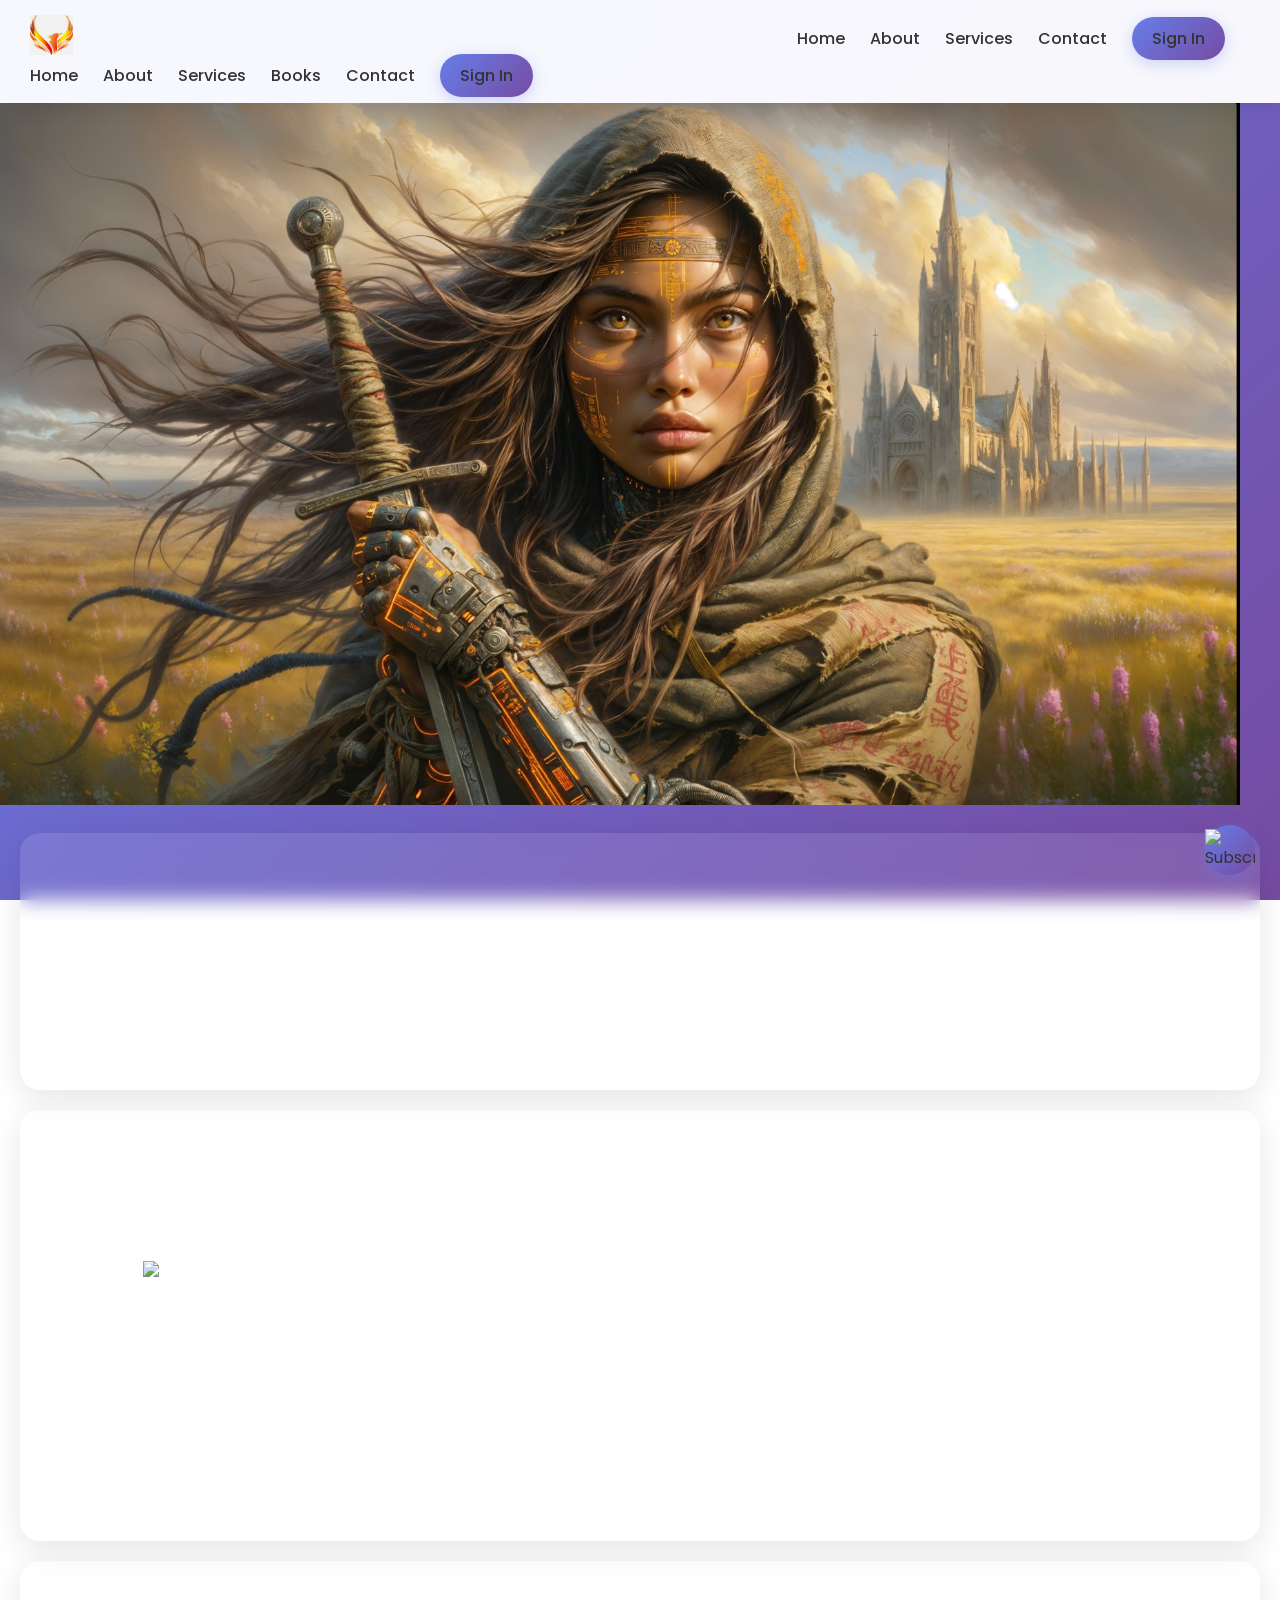
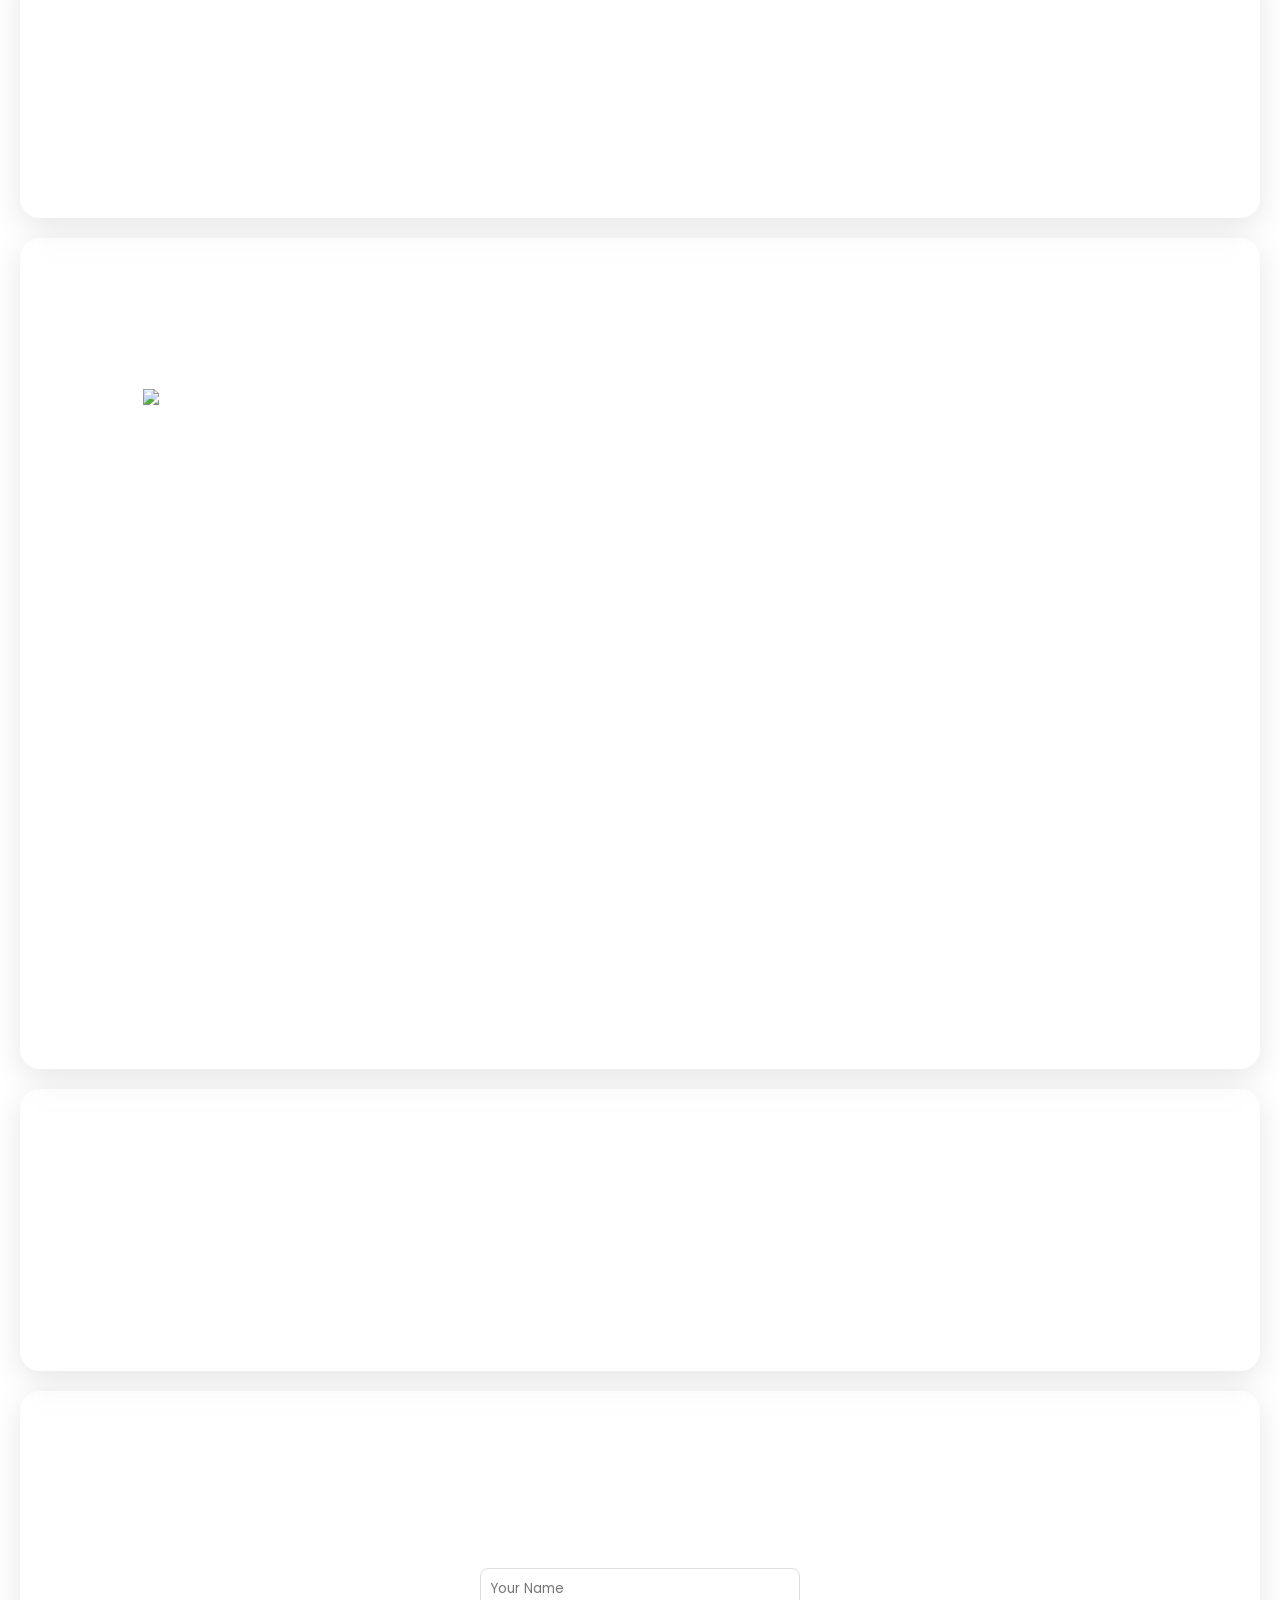
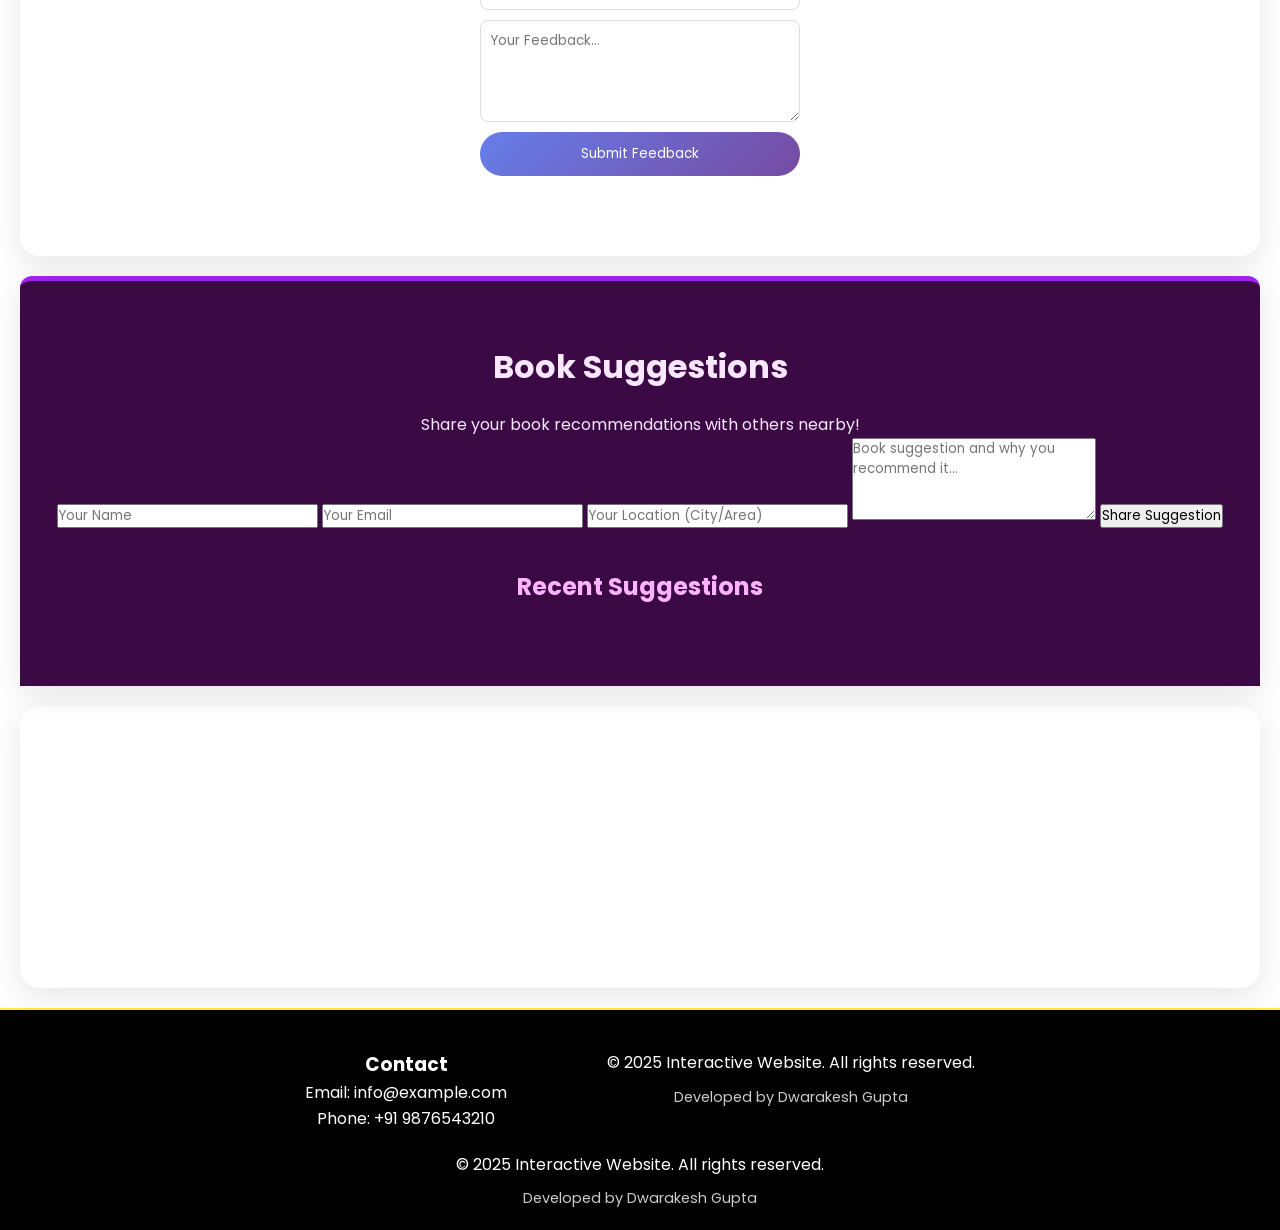
==== commit 72d65d59: "Merge branch 'main' into 41-hardcopy-books-donation-section" ====
--- a/index.html
+++ b/index.html
@@ -47,20 +47,39 @@
           </li>
         </ul>
       </div>
-    </nav>
-
-    <!-- Home -->
-    <section id="home" class="content">
-      <img src="bg.png" alt="Background" class="img" loading="lazy" />
-      <div class="hero">
-        <div class="hero-inner">
-          <h1 class="hero-title">Build beautiful experiences</h1>
-          <p class="hero-sub">
-            We design modern, responsive websites and apps that delight users.
-          </p>
-          <div class="hero-ctas">
-            <a href="./signin.html" class="btn primary">Get Started</a>
-            <a href="#services" class="btn ghost">Our Services</a>
+      <ul class="navbar-list">
+        <li><a href="#home" class="link active">Home</a></li>
+        <li><a href="#about" class="link">About</a></li>
+        <li><a href="#services" class="link">Services</a></li>
+        <li><a href="#book-suggestions" class="link">Books</a></li>
+        <li><a href="#contact" class="link">Contact</a></li>
+        <li><a href="./signin.html" class="btn" id="login">Sign In</a></li>
+        <li><a href="#" class="btn" id="logout" style="display: none;" onclick="logout(event)">Logout</a></li>
+      </ul>
+    </div>
+  </nav>
+
+  <!-- Home Section -->
+  <section id="home" class="content">
+    <img src="bg.png" alt="Background" class="img" loading="lazy">
+  </section>
+
+  <!-- About Section -->
+  <section id="about" class="featured-section">
+    <h2 class="featured-title">About Us</h2>
+    <p>Welcome to our website! We are dedicated to creating engaging and interactive experiences for our users.</p>
+  </section>
+
+  <!-- Services Section -->
+  <section id="services" class="featured-section">
+    <h2 class="featured-title">Our Services</h2>
+    <div class="featured-cards">
+      <div class="flip-card">
+        <div class="flip-card-front">
+          <div class="inner">
+            <img src="service1.png" alt="Service" class="icon">
+            <h3>Web Design</h3>
+            <p>Modern responsive designs for your business.</p>
           </div>
         </div>
       </div>
@@ -196,34 +215,194 @@
         <button type="submit" class="submit-btn">Submit</button>
       </form>
     </div>
-
-    <!-- Floating Subscribe Button -->
-    <div class="subscribe-btn" id="openPopup">
-      <img src="bell.png" alt="Subscribe" class="bell" />
+  </section>
+
+  <!-- Book Suggestions Section -->
+  <section id="book-suggestions" class="featured-section">
+    <h2 class="featured-title">Book Suggestions</h2>
+    <p>Share your book recommendations with others nearby!</p>
+    
+    <form id="suggestion-form">
+      <input type="text" id="userName" placeholder="Your Name" required>
+      <input type="email" id="userEmail" placeholder="Your Email" required>
+      <input type="text" id="userLocation" placeholder="Your Location (City/Area)" required>
+      <textarea id="bookSuggestion" placeholder="Book suggestion and why you recommend it..." rows="4" required></textarea>
+      <button type="submit">Share Suggestion</button>
+    </form>
+
+    <div id="suggestions-list" style="margin-top: 40px; max-width: 800px; margin-left: auto; margin-right: auto;">
+      <h3 style="color: #ffb3ff; margin-bottom: 20px;">Recent Suggestions</h3>
+      <div id="suggestions-container"></div>
     </div>
-
-    <!-- Footer -->
-    <footer class="footer">
-      <div class="footer-wrapper">
-        <div class="footer-contact">
-          <h3>Contact</h3>
-          <p>Email: info@example.com</p>
-          <p>Phone: +91 9876543210</p>
-        </div>
-        <div class="footer-social">
-          <h3>Follow Us</h3>
-          <p><a href="#">Instagram</a></p>
-          <p><a href="#">Twitter</a></p>
-          <p><a href="#">LinkedIn</a></p>
-        </div>
+  </section>
+
+  <!-- Contact Section -->
+  <section id="contact" class="featured-section">
+    <h2 class="featured-title">Contact Us</h2>
+    <p>Email: contact@example.com</p>
+    <p>Phone: +91 9876543210</p>
+  </section>
+
+  <!-- Popup -->
+  <div id="popup">
+    <img src="newsletter.png" class="newsletter" alt="Subscribe">
+    <span class="close"><img src="close.png" class="close-icon" alt="Close"></span>
+    <h2 class="align-text">Subscribe to Upload Template</h2>
+
+    <form id="uploadForm" class="input-field">
+      <input type="email" id="email" name="email" placeholder="Enter your email" required>
+
+      <label for="fileUpload" style="font-weight:600;">Upload your template:</label>
+      <input type="file" id="fileUpload" name="fileUpload" accept=".pdf,.zip,.docx,.png,.jpg" required>
+
+      <button type="submit" class="submit-btn">Submit</button>
+    </form>
+  </div>
+
+  <div class="subscribe-btn">
+    <img src="bell.png" alt="Subscribe" class="bell">
+  </div>
+
+  <!-- Footer -->
+  <footer class="footer">
+    <div class="footer-wrapper">
+      <div class="footer-contact">
+        <h3>Contact</h3>
+        <p>Email: info@example.com</p>
+        <p>Phone: +91 9876543210</p>
       </div>
       <div class="footer-bottom">
         <p>&copy; 2025 Interactive Website. All rights reserved.</p>
         <p class="footer-dev">Developed by Dwarakesh Gupta</p>
       </div>
-    </footer>
-
-    <!-- JS -->
-    <script src="script.js"></script>
-  </body>
+    </div>
+    <div class="footer-bottom">
+      <p>&copy; 2025 Interactive Website. All rights reserved.</p>
+      <p class="footer-dev">Developed by Dwarakesh Gupta</p>
+    </div>
+  </footer>
+
+  <!-- JS -->
+  <script>
+    $(document).ready(function () {
+      // Navbar toggle
+      $(".menu-toggle").on("click", function () {
+        $(this).toggleClass("menu-open");
+        $(".navbar-list").toggleClass("active");
+      });
+
+      $(".link").on("click", function () {
+        $(".link").removeClass("active");
+        $(this).addClass("active");
+        $(".navbar-list").removeClass("active");
+        $(".menu-toggle").removeClass("menu-open");
+      });
+
+      // Popup open/close
+      $('.subscribe-btn').on("click", function () {
+        $("#popup").addClass("active");
+      });
+
+      $(".close").on("click", function () {
+        $("#popup").removeClass("active");
+      });
+
+      // File upload form
+      $("#uploadForm").on("submit", function (e) {
+        e.preventDefault();
+        const email = $("#email").val();
+        const file = $("#fileUpload")[0].files[0];
+        if (!email || !file) {
+          alert("Please provide both email and file!");
+          return;
+        }
+        alert("Template uploaded successfully by " + email + "!");
+        $("#popup").removeClass("active");
+        this.reset();
+      });
+
+      // Book suggestions form
+      loadSuggestions();
+
+      $("#suggestion-form").on("submit", function (e) {
+        e.preventDefault();
+        
+        const suggestion = {
+          name: $("#userName").val().trim(),
+          email: $("#userEmail").val().trim(),
+          location: $("#userLocation").val().trim(),
+          book: $("#bookSuggestion").val().trim(),
+          date: new Date().toLocaleDateString()
+        };
+
+        // Get existing suggestions from memory
+        let suggestions = [];
+        try {
+          const stored = localStorage.getItem('bookSuggestions');
+          if (stored) {
+            suggestions = JSON.parse(stored);
+          }
+        } catch (e) {
+          suggestions = [];
+        }
+        
+        suggestions.unshift(suggestion); // Add to beginning
+        
+        // Keep only last 20 suggestions
+        if (suggestions.length > 20) {
+          suggestions = suggestions.slice(0, 20);
+        }
+        
+        try {
+          localStorage.setItem('bookSuggestions', JSON.stringify(suggestions));
+        } catch (e) {
+          console.log('Storage not available, using session only');
+        }
+        
+        alert("Thank you! Your book suggestion has been shared.");
+        this.reset();
+        loadSuggestions();
+      });
+
+      function loadSuggestions() {
+        let suggestions = [];
+        try {
+          const stored = localStorage.getItem('bookSuggestions');
+          if (stored) {
+            suggestions = JSON.parse(stored);
+          }
+        } catch (e) {
+          suggestions = [];
+        }
+        
+        const container = $("#suggestions-container");
+        
+        if (suggestions.length === 0) {
+          container.html('<p style="color: #f5d0ff; font-style: italic;">No suggestions yet. Be the first to share!</p>');
+          return;
+        }
+        
+        let html = '';
+        suggestions.forEach(function(s) {
+          html += `
+            <div style="background-color: #4b145d; padding: 20px; margin-bottom: 15px; border-radius: 8px; border-left: 4px solid #a855f7; text-align: left;">
+              <div style="display: flex; justify-content: space-between; align-items: start; margin-bottom: 10px; flex-wrap: wrap;">
+                <div>
+                  <strong style="color: #ffb3ff; font-size: 1.1rem;">${s.name}</strong>
+                  <p style="color: #e5b8ff; margin: 5px 0; font-size: 0.9rem;">📍 ${s.location}</p>
+                </div>
+                <span style="color: #a855f7; font-size: 0.85rem;">${s.date}</span>
+              </div>
+              <p style="color: #f9e6ff; line-height: 1.6; margin: 10px 0;">${s.book}</p>
+              <a href="mailto:${s.email}" style="color: #a020f0; text-decoration: none; font-size: 0.9rem; display: inline-block; margin-top: 8px; padding: 5px 12px; background-color: rgba(160, 32, 240, 0.2); border-radius: 4px;">📧 Contact</a>
+            </div>
+          `;
+        });
+        
+        container.html(html);
+      }
+    });
+  </script>
+
+</body>
 </html>
--- a/style.css
+++ b/style.css
@@ -6,19 +6,143 @@
 }
 
 body {
-  color: #222;
-  background: #fff;
+  color: #333;
+  background: linear-gradient(135deg, #667eea 0%, #764ba2 100%);
+  background-attachment: fixed;
   line-height: 1.6;
-}
+  min-height: 100vh;
+  overflow-x: hidden;
+}
+
+/* -------------------- */
+/* ✉️ Popup / Newsletter */
+/* -------------------- */
+
+.newsletter {
+  display: flex;
+  justify-content: center;
+  width: 170px;
+  margin: 0 auto;
+}
+
+#popup img.newsletter {
+  display: block;
+  max-width: 100%;
+  height: auto;
+}
+
+.close {
+  width: 20px;
+  height: auto;
+}
+
+.bell {
+  width: 50px;
+  height: auto;
+}
+
+.subscribe-btn {
+  position: fixed;
+  bottom: 25px;
+  right: 25px;
+  width: 50px;
+  height: 50px;
+  background: linear-gradient(135deg, #667eea 0%, #764ba2 100%);
+  border-radius: 50%;
+  display: flex;
+  align-items: center;
+  justify-content: center;
+  cursor: pointer;
+  transition: all 0.3s ease;
+  box-shadow: 0 4px 15px rgba(102, 126, 234, 0.4);
+}
+
+.subscribe-btn:hover {
+  transform: translateY(-3px);
+  box-shadow: 0 6px 20px rgba(102, 126, 234, 0.5);
+}
+
+/* Popup Container */
+#popup {
+  display: none;
+  position: fixed;
+  top: 50%;
+  left: 50%;
+  width: 320px;
+  background: rgba(255, 255, 255, 0.95);
+  backdrop-filter: blur(20px);
+  border: 1px solid rgba(255, 255, 255, 0.3);
+  transform: translate(-50%, -50%);
+  padding: 30px;
+  border-radius: 20px;
+  box-shadow: 0 8px 32px rgba(0, 0, 0, 0.3);
+  z-index: 1000;
+}
+
+#popup.active {
+  display: block;
+}
+
+#popup img {
+  max-width: 150px;
+}
+
+#popup .align-text {
+  margin: 20px 0 10px;
+  color: #000;
+  font-size: 28px;
+  font-weight: 700;
+  text-align: center;
+}
+
+.input-field {
+  width: 100%;
+  margin-top: 20px;
+}
+
+.input-field input[type="email"] {
+  width: 100%;
+  padding: 15px;
+  color: #000;
+  background-color: #fff;
+  border: 1px solid #060000;
+  font-size: 15px;
+  font-weight: 600;
+  outline: none;
+}
+
+.input-field .submit-btn {
+  width: 100%;
+  padding: 15px 20px;
+  color: #000;
+  background-color: rgb(232, 232, 13);
+  font-size: 15px;
+  font-weight: 700;
+  text-transform: uppercase;
+  border-radius: 4px;
+  border: none;
+  cursor: pointer;
+  transition: all 0.3s;
+}
+
+.input-field .submit-btn:hover {
+  background-color: #a8a1a1;
+}
+
+/* -------------------- */
+/* 🧭 Navbar */
+/* -------------------- */
 
 .navbar {
-  position: fixed;
+  position: sticky;
   width: 100%;
   top: 0;
-  background: #111;
-  color: #fff;
+  background: rgba(255, 255, 255, 0.95);
+  backdrop-filter: blur(10px);
+  color: #333;
   padding: 15px 30px;
   z-index: 1000;
+  box-shadow: 0 2px 20px rgba(0, 0, 0, 0.1);
 }
 
 .navbar .container {
@@ -38,40 +162,38 @@
 }
 
 .navbar-list a {
-  color: #fff;
+  color: #333;
   text-decoration: none;
   font-weight: 500;
-}
+  transition: color 0.3s ease;
+}
+
+.navbar-list a:hover {
+  color: #667eea;
+}
+
+/* -------------------- */
+/* 🎨 Buttons */
+/* -------------------- */
 
 .btn {
-  background: #f06;
-  color: #fff;
-  padding: 8px 15px;
-  border-radius: 8px;
+  background: linear-gradient(135deg, #667eea 0%, #764ba2 100%);
+  color: #fff;
+  padding: 10px 20px;
+  border-radius: 25px;
   text-decoration: none;
-  transition: 0.3s;
+  transition: all 0.3s ease;
+  box-shadow: 0 4px 15px rgba(102, 126, 234, 0.3);
 }
 
 .btn:hover {
-  background: #d0056a;
-}
-
-.content {
-  position: relative;
-  height: 100vh;
-  display: flex;
-  align-items: center;
-  justify-content: center;
-  overflow: hidden;
-}
-
-.img {
-  width: 100%;
-  height: 100%;
-  object-fit: cover;
-  position: absolute;
-  z-index: -1;
-}
+  transform: translateY(-2px);
+  box-shadow: 0 6px 20px rgba(102, 126, 234, 0.4);
+}
+
+/* -------------------- */
+/* 🌟 Hero Section */
+/* -------------------- */
 
 .hero {
   text-align: center;
@@ -81,6 +203,9 @@
 .hero-title {
   font-size: 2.5rem;
   font-weight: 700;
+  background: linear-gradient(135deg, #fff 0%, #f0f0f0 100%);
+  -webkit-background-clip: text;
+  -webkit-text-fill-color: transparent;
 }
 
 .hero-sub {
@@ -88,13 +213,20 @@
   font-size: 1.2rem;
 }
 
-.hero-ctas {
-  margin-top: 20px;
-}
+/* -------------------- */
+/* 📚 Featured Section */
+/* -------------------- */
 
 .featured-section {
   padding: 80px 20px;
   text-align: center;
+  background: rgba(255, 255, 255, 0.1);
+  backdrop-filter: blur(10px);
+  border-radius: 20px;
+  margin: 20px;
+  box-shadow: 0 8px 32px rgba(0, 0, 0, 0.1);
+  color: #fff;
+  animation: fadeInUp 0.8s ease-out;
 }
 
 .featured-title {
@@ -103,18 +235,20 @@
   margin-bottom: 20px;
 }
 
-.featured-cards {
-  display: flex;
-  justify-content: center;
-  gap: 30px;
-  flex-wrap: wrap;
-}
+/* -------------------- */
+/* 📦 Flip Cards */
+/* -------------------- */
 
 .flip-card {
   background: transparent;
   width: 280px;
   height: 200px;
   perspective: 1000px;
+  transition: transform 0.3s ease;
+}
+
+.flip-card:hover {
+  transform: translateY(-5px);
 }
 
 .flip-card-front,
@@ -124,16 +258,16 @@
   position: absolute;
   backface-visibility: hidden;
   border-radius: 15px;
-  box-shadow: 0 4px 8px rgba(0, 0, 0, 0.2);
+  transition: all 0.6s cubic-bezier(0.23, 1, 0.320, 1);
 }
 
 .flip-card-front {
-  background: #f9f9f9;
-  color: #333;
+  background: rgba(255, 255, 255, 0.2);
+  color: #fff;
 }
 
 .flip-card-back {
-  background: #f06;
+  background: linear-gradient(135deg, #667eea 0%, #764ba2 100%);
   color: #fff;
   transform: rotateY(180deg);
 }
@@ -145,6 +279,10 @@
 .flip-card:hover .flip-card-back {
   transform: rotateY(0);
 }
+
+/* -------------------- */
+/* 📬 Feedback Form */
+/* -------------------- */
 
 .feedback-form {
   display: flex;
@@ -162,62 +300,26 @@
 }
 
 .submit-btn {
-  background: #f06;
+  background: linear-gradient(135deg, #667eea 0%, #764ba2 100%);
   color: #fff;
   border: none;
-  padding: 10px;
-  border-radius: 8px;
+  padding: 12px 24px;
+  border-radius: 25px;
   cursor: pointer;
-}
-
-.feedback-list {
-  margin-top: 20px;
-}
-
-#popup {
-  display: none;
-  position: fixed;
-  top: 50%;
-  left: 50%;
-  width: 320px;
-  background: white;
-  transform: translate(-50%, -50%);
-  padding: 25px;
-  border-radius: 10px;
-  box-shadow: 0 4px 15px rgba(0, 0, 0, 0.3);
-}
-
-#popup.active {
-  display: block;
-}
-
-.close {
-  float: right;
-  background: transparent;
-  border: none;
-  font-size: 1.2rem;
-  cursor: pointer;
-}
-
-.subscribe-btn {
-  position: fixed;
-  bottom: 20px;
-  right: 20px;
-  background: #f06;
-  border-radius: 50%;
-  padding: 15px;
-  cursor: pointer;
-}
-
-.bell {
-  width: 30px;
-}
+  transition: all 0.3s ease;
+}
+
+/* -------------------- */
+/* ⚫ Footer */
+/* -------------------- */
 
 .footer {
-  background: #111;
-  color: white;
+  background: #000;
+  color: #fff;
+  padding: 40px 20px 20px;
   text-align: center;
-  padding: 30px;
+  font-family: 'Times New Roman', serif;
+  border-top: 2px solid #fded36;
 }
 
 .footer-wrapper {
@@ -239,12 +341,37 @@
   opacity: 0.8;
 }
 
-
-/* -------------------- */
-/* 🌐 Responsive Design */
-/* -------------------- */
-
-/* Tablet View (up to 1024px) */
+/* -------------------- */
+/* 📖 Book Suggestions */
+/* -------------------- */
+
+#book-suggestions {
+  background-color: #3b0a45 !important;
+  color: #f9e6ff;
+  padding: 60px 20px;
+  text-align: center;
+  border-top: 5px solid #a020f0;
+  border-radius: 12px 12px 0 0;
+  position: relative;
+  z-index: 2;
+}
+
+#suggestions-list {
+  margin-top: 40px;
+  max-width: 800px;
+  margin: 0 auto;
+}
+
+#suggestions-list h3 {
+  color: #ffb3ff;
+  margin-bottom: 20px;
+  font-size: 1.5rem;
+}
+
+/* -------------------- */
+/* 📱 Responsive Design */
+/* -------------------- */
+
 @media (max-width: 1024px) {
   .navbar .container {
     flex-direction: column;
@@ -254,33 +381,18 @@
   .featured-cards {
     gap: 20px;
   }
-
-  .hero-title {
-    font-size: 2rem;
-  }
-
-  .featured-title {
-    font-size: 1.8rem;
-  }
-}
-
-/* Mobile View (up to 768px) */
+}
+
 @media (max-width: 768px) {
   .navbar-list {
     flex-direction: column;
     align-items: center;
     gap: 15px;
-    display: none; /* hide menu by default for mobile */
+    display: none;
   }
 
   .navbar.active .navbar-list {
-    display: flex; /* show when active */
-  }
-
-  .navbar .menu-toggle {
-    display: block;
-    cursor: pointer;
-    font-size: 1.5rem;
+    display: flex;
   }
 
   .featured-cards {
@@ -288,94 +400,60 @@
     align-items: center;
   }
 
-  .flip-card {
-    width: 90%;
-  }
-
-  .hero-title {
-    font-size: 1.8rem;
-  }
-
-  .hero-sub {
-    font-size: 1rem;
-  }
-
-  .feedback-form {
-    width: 90%;
-  }
-
   .footer-wrapper {
     flex-direction: column;
     gap: 30px;
   }
-}
-
-/* Very Small Devices (up to 480px) */
-@media (max-width: 480px) {
-  .hero-title {
-    font-size: 1.5rem;
-  }
-
-  .hero-sub {
-    font-size: 0.9rem;
-  }
-
-  .btn, .submit-btn {
-    padding: 8px 12px;
-    font-size: 0.9rem;
-  }
-
-  .footer {
-    padding: 20px;
-  }
-
-  .subscribe-btn {
-    bottom: 15px;
-    right: 15px;
-    padding: 10px;
-  }
-
-  .bell {
-    width: 25px;
-  }
-}
-
-/* --------------------------- */
-/* 🌟 Smooth transitions & UX */
-/* --------------------------- */
-a,
-button,
-input,
-textarea {
-  transition: all 0.3s ease;
-}
-
-img {
-  max-width: 100%;
-  height: auto;
-  display: block;
-}
-
-/* --------------------------- */
-/* 🌙 Optional Dark Mode Setup */
-/* --------------------------- */
+
+  #book-suggestions {
+    padding: 40px 15px;
+  }
+
+  #suggestions-list {
+    padding: 0 10px;
+  }
+}
+
+/* -------------------- */
+/* 🌙 Dark Mode */
+/* -------------------- */
+
 @media (prefers-color-scheme: dark) {
   body {
-    background: #111;
-    color: #ddd;
-  }
-
-  .navbar,
-  .footer {
-    background: #000;
+    background: linear-gradient(135deg, #2d1b69 0%, #11998e 100%);
+    color: #fff;
+  }
+
+  .navbar {
+    background: rgba(0, 0, 0, 0.9);
+    color: #fff;
+  }
+
+  .navbar-list a {
+    color: #fff;
   }
 
   .flip-card-front {
-    background: #222;
-    color: #fff;
-  }
-
-  .flip-card-back {
-    background: #f06;
-  }
-}
+    background: rgba(255, 255, 255, 0.1);
+  }
+}
+
+/* -------------------- */
+/* ✨ Animations */
+/* -------------------- */
+
+@keyframes fadeInUp {
+  from {
+    opacity: 0;
+    transform: translateY(30px);
+  }
+  to {
+    opacity: 1;
+    transform: translateY(0);
+  }
+}
+
+/* Smooth scroll */
+html {
+  scroll-behavior: smooth;
+}
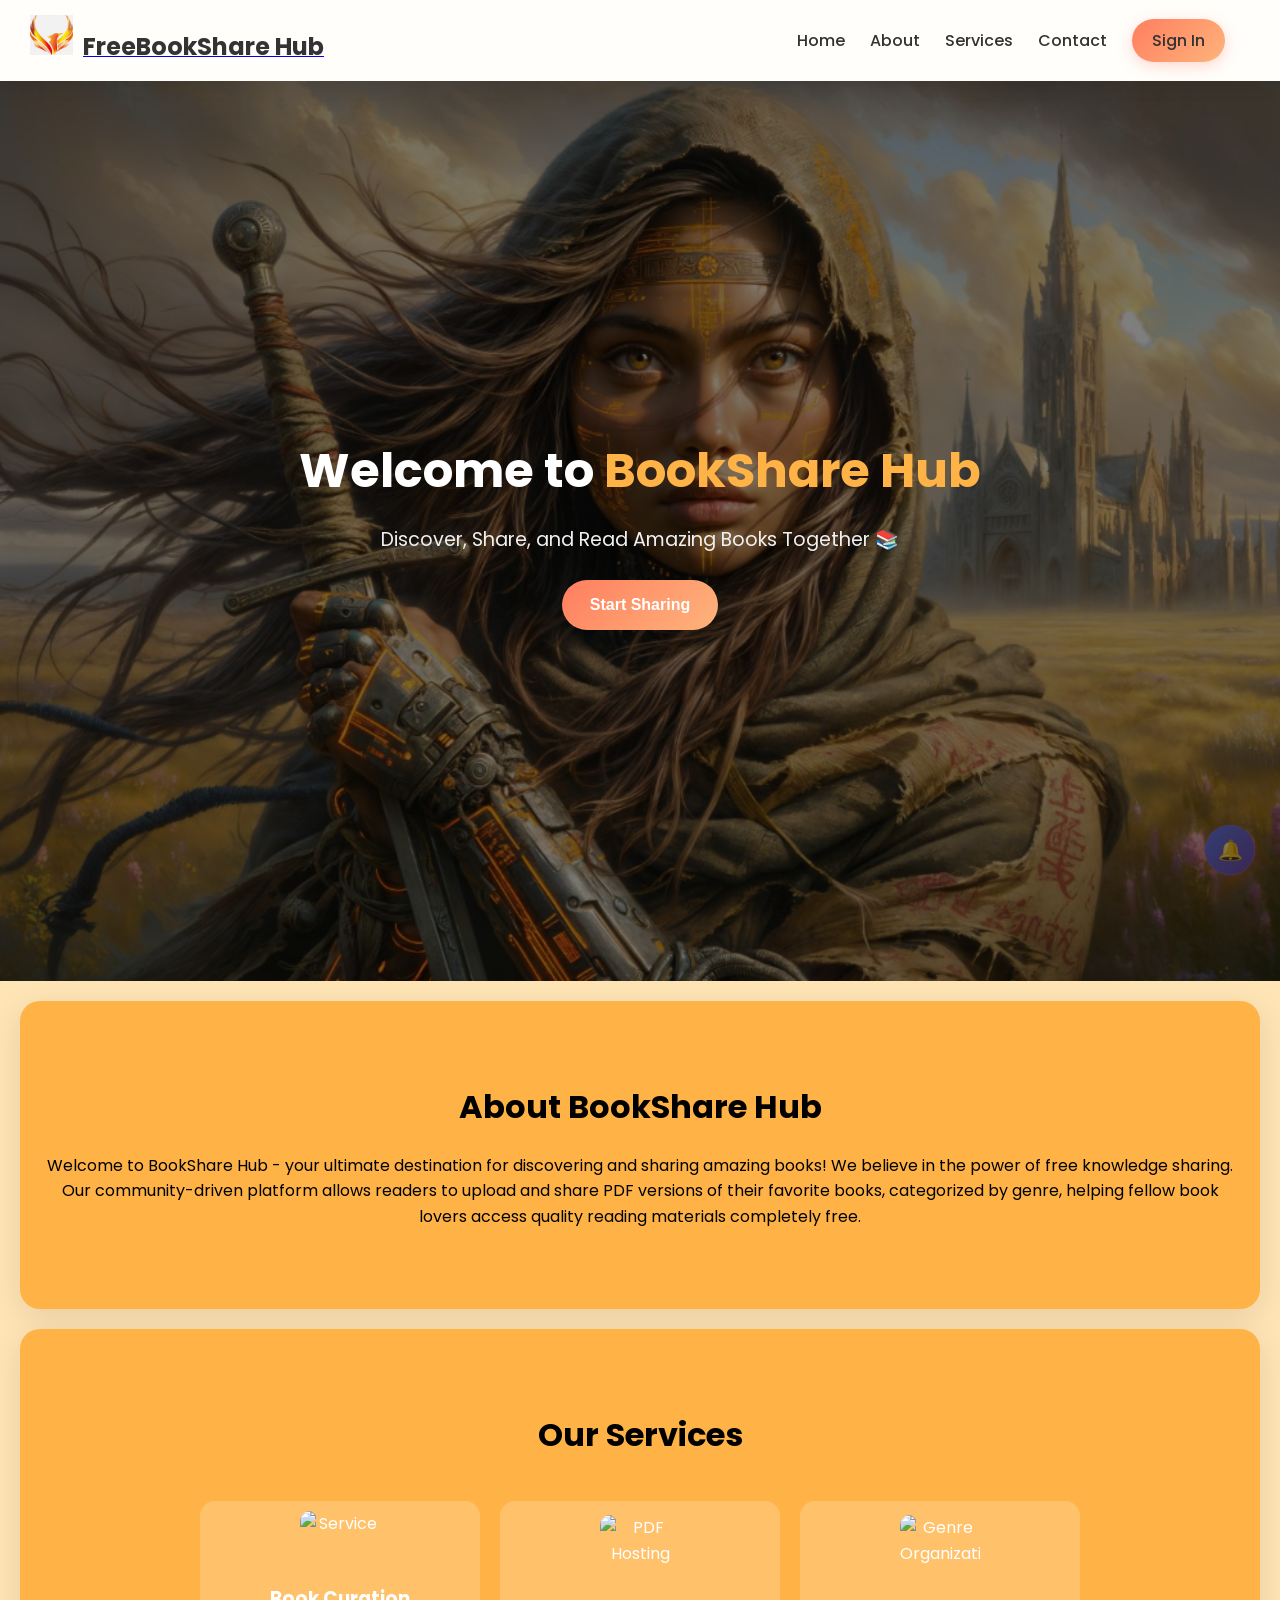
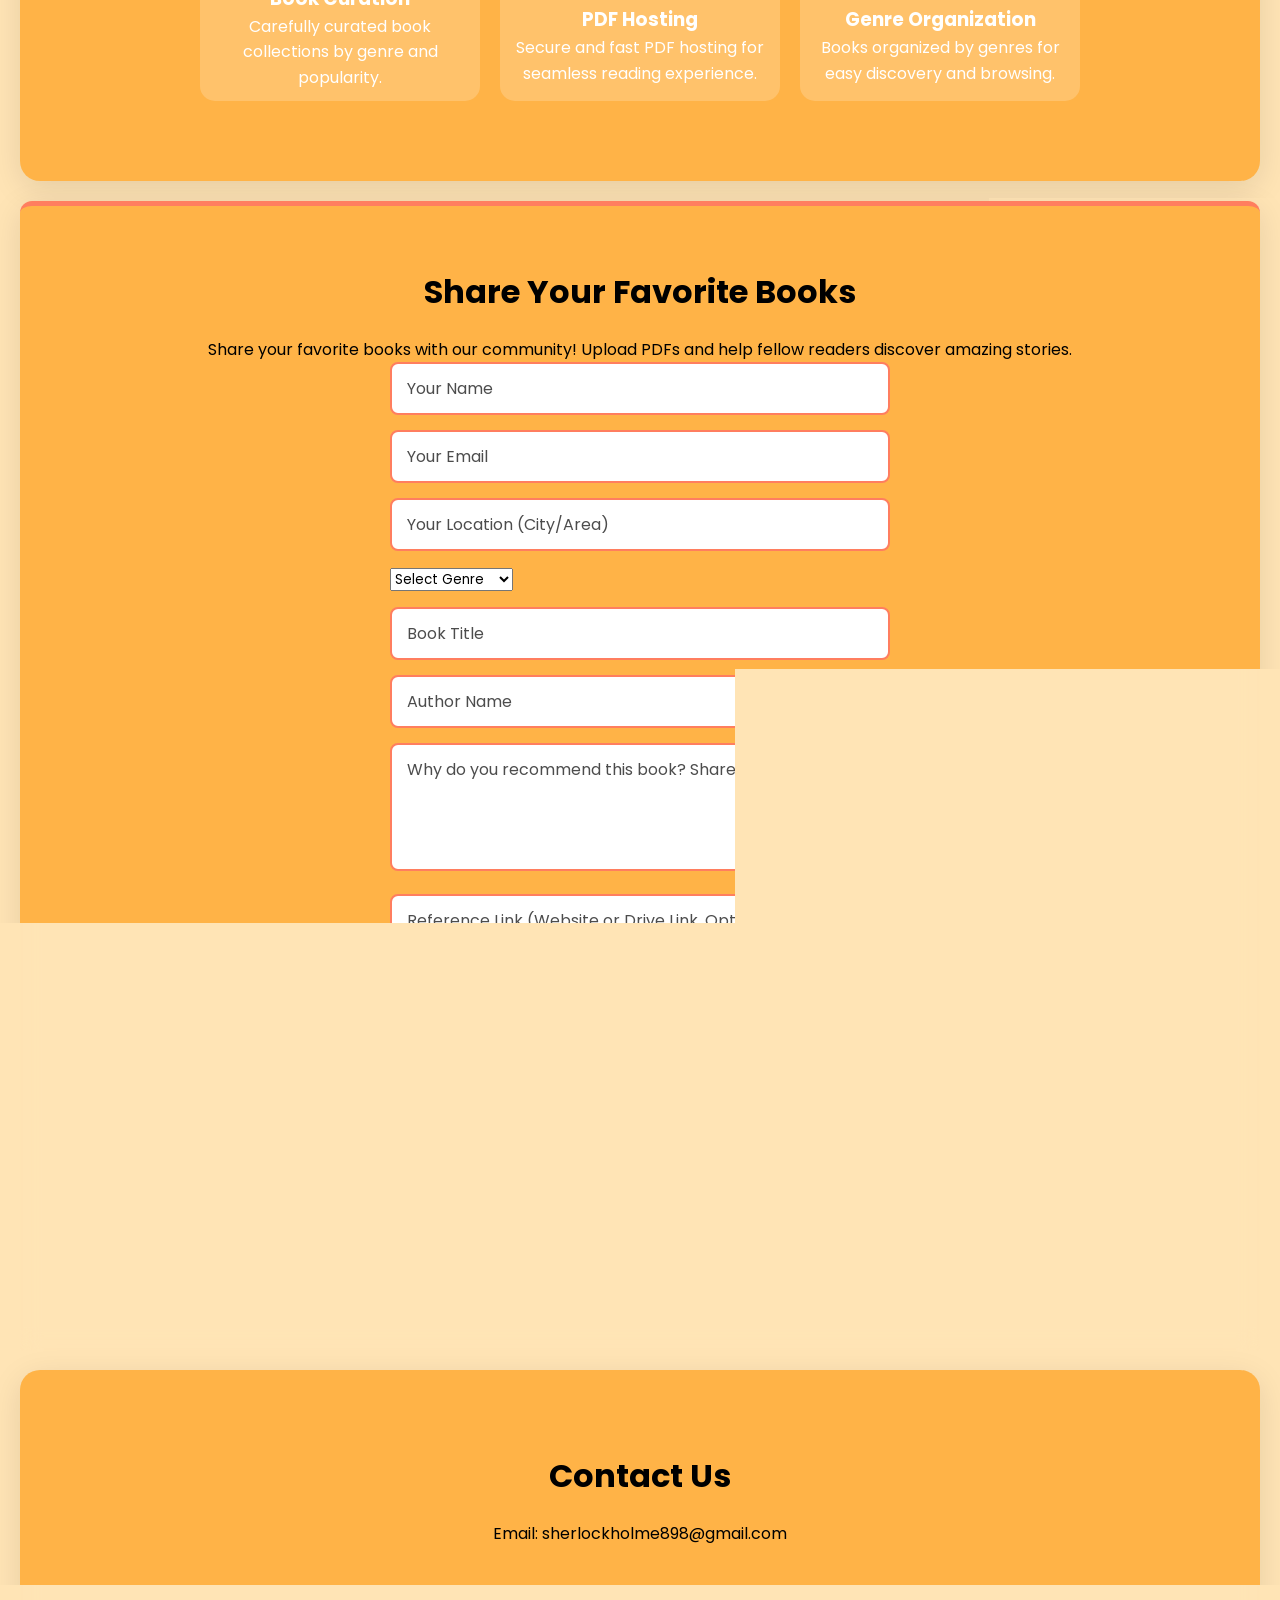
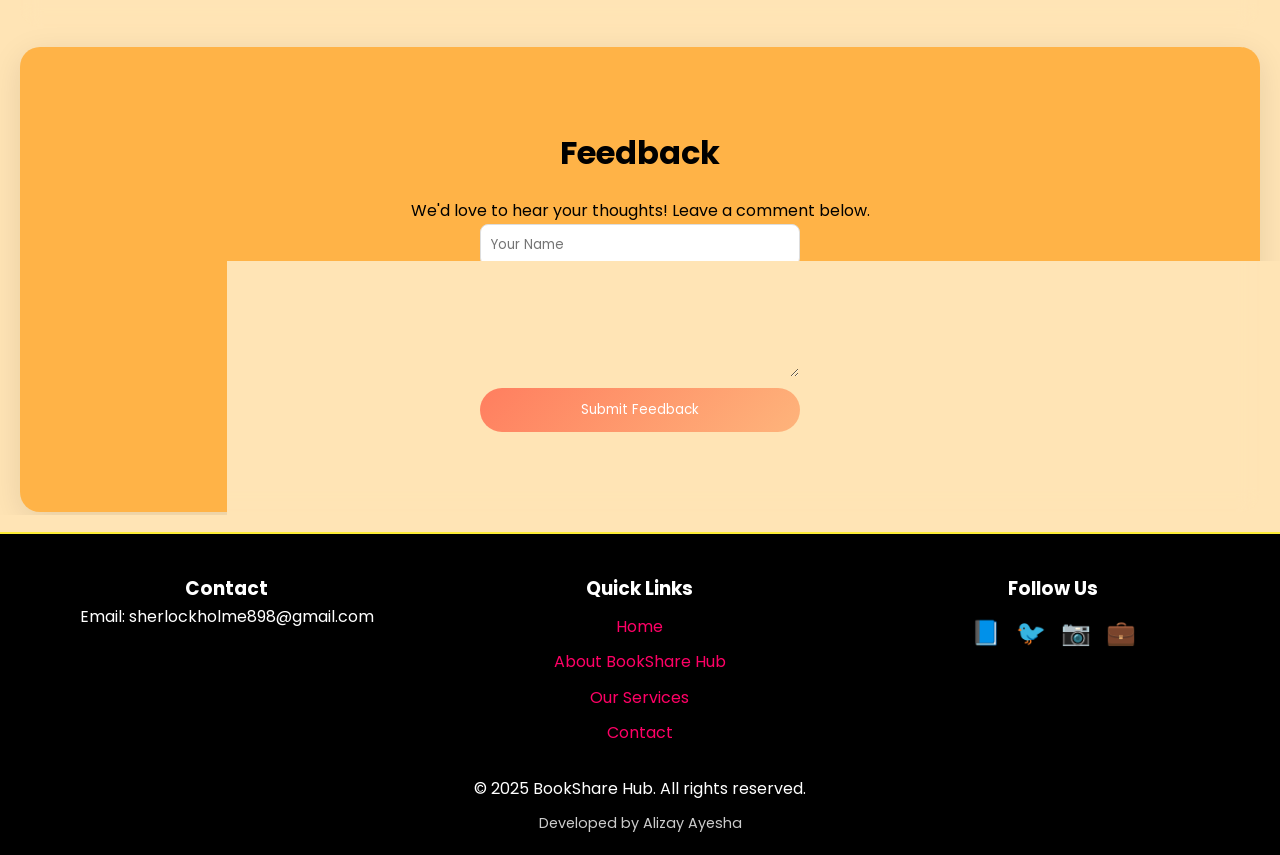
==== commit 603371fb: "Add site name to navbar, enable popup functionality with jQuery, and make popup responsive on mobile" ====
--- a/index.html
+++ b/index.html
@@ -17,13 +17,16 @@
 
     <!-- Styles -->
     <link rel="stylesheet" href="style.css" />
+
+    <!-- jQuery -->
+    <script src="https://code.jquery.com/jquery-3.6.0.min.js"></script>
   </head>
 
   <body>
     <!-- Navbar -->
     <nav class="navbar">
       <div class="container">
-        <a href="#home"><img src="logo.png" alt="Logo" class="logo" /></a>
+        <a href="#home"><img src="logo.png" alt="Logo" class="logo" /><span class="site-name">FreeBookShare Hub</span></a>
         <div class="menu-toggle" id="menuToggle">
           <div class="bar"></div>
           <div class="bar"></div>
@@ -47,27 +50,22 @@
           </li>
         </ul>
       </div>
-      <ul class="navbar-list">
-        <li><a href="#home" class="link active">Home</a></li>
-        <li><a href="#about" class="link">About</a></li>
-        <li><a href="#services" class="link">Services</a></li>
-        <li><a href="#book-suggestions" class="link">Books</a></li>
-        <li><a href="#contact" class="link">Contact</a></li>
-        <li><a href="./signin.html" class="btn" id="login">Sign In</a></li>
-        <li><a href="#" class="btn" id="logout" style="display: none;" onclick="logout(event)">Logout</a></li>
-      </ul>
+    </nav>
+  </nav>
+
+  <!-- Home Section -->
+  <section id="home" class="hero-section">
+    <div class="hero-overlay">
+      <h1>Welcome to <span>BookShare Hub</span></h1>
+      <p>Discover, Share, and Read Amazing Books Together 📚</p>
+      <a href="#book-suggestions" class="hero-btn">Start Sharing</a>
     </div>
-  </nav>
-
-  <!-- Home Section -->
-  <section id="home" class="content">
-    <img src="bg.png" alt="Background" class="img" loading="lazy">
   </section>
 
   <!-- About Section -->
-  <section id="about" class="featured-section">
-    <h2 class="featured-title">About Us</h2>
-    <p>Welcome to our website! We are dedicated to creating engaging and interactive experiences for our users.</p>
+  <section id="about" class="featured-section background-color= wo">
+    <h2 class="featured-title">About BookShare Hub</h2>
+    <p>Welcome to BookShare Hub - your ultimate destination for discovering and sharing amazing books! We believe in the power of free knowledge sharing. Our community-driven platform allows readers to upload and share PDF versions of their favorite books, categorized by genre, helping fellow book lovers access quality reading materials completely free.</p>
   </section>
 
   <!-- Services Section -->
@@ -77,161 +75,136 @@
       <div class="flip-card">
         <div class="flip-card-front">
           <div class="inner">
-            <img src="service1.png" alt="Service" class="icon">
-            <h3>Web Design</h3>
-            <p>Modern responsive designs for your business.</p>
-          </div>
-        </div>
-      </div>
-    </section>
-
-    <!-- About -->
-    <section id="about" class="featured-section">
-      <h2 class="featured-title">About Us</h2>
-      <p>
-        Welcome to our website! We are dedicated to creating engaging and
-        interactive experiences for our users.
-      </p>
-    </section>
-
-    <!-- Services -->
-    <section id="services" class="featured-section">
-      <h2 class="featured-title">Our Services</h2>
-      <div class="featured-cards">
-        <div class="flip-card">
-          <div class="flip-card-front">
-            <div class="inner">
-              <img src="service1.png" alt="Service" class="icon" />
-              <h3>Web Design</h3>
-              <p>Modern responsive designs for your business.</p>
-            </div>
-          </div>
-          <div class="flip-card-back">
-            <div class="inner">
-              <h3>Web Design</h3>
-              <p>
-                We design visually appealing and responsive websites using the
-                latest technologies.
-              </p>
-            </div>
-          </div>
-        </div>
-
-        <div class="flip-card">
-          <div class="flip-card-front">
-            <div class="inner">
-              <h3>App Development</h3>
-              <p>Custom mobile apps for Android and iOS platforms.</p>
-            </div>
-          </div>
-          <div class="flip-card-back">
-            <div class="inner">
-              <h3>App Development</h3>
-              <p>
-                Build powerful and user-friendly applications tailored to your
-                needs.
-              </p>
-            </div>
-          </div>
-        </div>
-
-        <div class="flip-card">
-          <div class="flip-card-front">
-            <div class="inner">
-              <h3>Cloud Deployment</h3>
-              <p>Reliable cloud hosting and AWS integration.</p>
-            </div>
-          </div>
-          <div class="flip-card-back">
-            <div class="inner">
-              <h3>Cloud Deployment</h3>
-              <p>
-                We deploy and manage your apps on secure cloud environments like
-                AWS.
-              </p>
-            </div>
-          </div>
-        </div>
-      </div>
-    </section>
-
-    <!-- Contact -->
-    <section id="contact" class="featured-section">
-      <h2 class="featured-title">Contact Us</h2>
-      <p>Email: contact@example.com</p>
-      <p>Phone: +91 9876543210</p>
-    </section>
-
-    <!-- Feedback -->
-    <section id="feedback" class="featured-section">
-      <h2 class="featured-title">Feedback</h2>
-      <p>We’d love to hear your thoughts! Leave a comment below.</p>
-
-      <form id="feedbackForm" class="feedback-form">
-        <input
-          type="text"
-          id="name"
-          name="name"
-          placeholder="Your Name"
-          required
-        />
-        <textarea
-          id="comment"
-          name="comment"
-          rows="4"
-          placeholder="Your Feedback..."
-          required
-        ></textarea>
-        <button type="submit" class="submit-btn">Submit Feedback</button>
-      </form>
-
-      <div id="feedbackList" class="feedback-list"></div>
-    </section>
-
-    <!-- Popup -->
-    <div id="popup" role="dialog" aria-modal="true" aria-labelledby="popup-title">
-      <img src="newsletter.png" class="newsletter" alt="Subscribe" />
-      <button class="close" aria-label="Close popup" id="closePopup">✖</button>
-      <h2 class="align-text">Subscribe to Upload Template</h2>
-
-      <form id="uploadForm" class="input-field">
-        <input
-          type="email"
-          id="email"
-          name="email"
-          placeholder="Enter your email"
-          required
-        />
-        <label for="fileUpload" style="font-weight: 600"
-          >Upload your template:</label
-        >
-        <input
-          type="file"
-          id="fileUpload"
-          name="fileUpload"
-          accept=".pdf,.zip,.docx,.png,.jpg"
-          required
-        />
-        <button type="submit" class="submit-btn">Submit</button>
-      </form>
+            <img src="https://i.ytimg.com/vi/Ul9-RxU5tH8/maxresdefault.jpg" alt="Service" class="icon" />
+            <h3>Book Curation</h3>
+            <p>Carefully curated book collections by genre and popularity.</p>
+          </div>
+        </div>
+        <div class="flip-card-back">
+          <div class="inner">
+            <h3>Book Curation</h3>
+            <p>
+              Our expert curators review and organize books by genre, ensuring
+              quality content for our community of readers.
+            </p>
+          </div>
+        </div>
+      </div>
+
+      <div class="flip-card">
+        <div class="flip-card-front">
+          <div class="inner">
+            <img src="https://bplugins.com/wp-content/uploads/2025/09/pdf-poster.png" alt="PDF Hosting" class="icon" />
+            <h3>PDF Hosting</h3>
+            <p>Secure and fast PDF hosting for seamless reading experience.</p>
+          </div>
+        </div>
+        <div class="flip-card-back">
+          <div class="inner">
+            <h3>PDF Hosting</h3>
+            <p>
+              Reliable cloud hosting ensures your uploaded books are always
+              accessible with fast download speeds.
+            </p>
+          </div>
+        </div>
+      </div>
+
+      <div class="flip-card">
+        <div class="flip-card-front">
+          <div class="inner">
+            <img src="https://encrypted-tbn0.gstatic.com/images?q=tbn:ANd9GcRknnUaGT-0vEZY_tA8gRdq8GL4z9E0fOiyAg&s" alt="Genre Organization" class="icon" />
+            <h3>Genre Organization</h3>
+            <p>Books organized by genres for easy discovery and browsing.</p>
+          </div>
+        </div>
+        <div class="flip-card-back">
+          <div class="inner">
+            <h3>Genre Organization</h3>
+            <p>
+              Find exactly what you're looking for with our comprehensive genre
+              categorization system.
+            </p>
+          </div>
+        </div>
+      </div>
     </div>
   </section>
 
   <!-- Book Suggestions Section -->
   <section id="book-suggestions" class="featured-section">
-    <h2 class="featured-title">Book Suggestions</h2>
-    <p>Share your book recommendations with others nearby!</p>
-    
-    <form id="suggestion-form">
-      <input type="text" id="userName" placeholder="Your Name" required>
-      <input type="email" id="userEmail" placeholder="Your Email" required>
-      <input type="text" id="userLocation" placeholder="Your Location (City/Area)" required>
-      <textarea id="bookSuggestion" placeholder="Book suggestion and why you recommend it..." rows="4" required></textarea>
-      <button type="submit">Share Suggestion</button>
+    <h2 class="featured-title">Share Your Favorite Books</h2>
+    <p>Share your favorite books with our community! Upload PDFs and help fellow readers discover amazing stories.</p>
+
+    <form id="suggestion-form" class="suggestion-form">
+      <div class="form-group">
+        <input type="text" id="userName" placeholder="Your Name" required>
+      </div>
+      <div class="form-group">
+        <input type="email" id="userEmail" placeholder="Your Email" required>
+      </div>
+      <div class="form-group">
+        <input type="text" id="userLocation" placeholder="Your Location (City/Area)" required>
+      </div>
+      <div class="form-group">
+        <select id="bookGenre" required>
+          <option value="">Select Genre</option>
+          <option value="Fiction">Fiction</option>
+          <option value="Non-Fiction">Non-Fiction</option>
+          <option value="Mystery">Mystery</option>
+          <option value="Romance">Romance</option>
+          <option value="Science Fiction">Science Fiction</option>
+          <option value="Fantasy">Fantasy</option>
+          <option value="Biography">Biography</option>
+          <option value="Self-Help">Self-Help</option>
+          <option value="History">History</option>
+          <option value="Thriller">Thriller</option>
+          <option value="Horror">Horror</option>
+          <option value="Poetry">Poetry</option>
+          <option value="Children's">Children's</option>
+          <option value="Other">Other</option>
+        </select>
+      </div>
+      <div class="form-group">
+        <input type="text" id="bookTitle" placeholder="Book Title" required>
+      </div>
+      <div class="form-group">
+        <input type="text" id="bookAuthor" placeholder="Author Name" required>
+      </div>
+      <div class="form-group">
+        <textarea id="bookSuggestion" placeholder="Why do you recommend this book? Share your thoughts..." rows="4" required></textarea>
+      </div>
+      <div class="form-group">
+        <input type="url" id="bookReference" placeholder="Reference Link (Website or Drive Link, Optional)">
+      </div>
+      <div class="form-group">
+        <label for="bookPdf" style="font-weight: 600; color: #a855f7;">Upload PDF (Optional)</label>
+        <input type="file" id="bookPdf" accept=".pdf" style="margin-top: 8px;">
+      </div>
+      <button type="submit" class="btn">Share Book</button>
     </form>
 
-    <div id="suggestions-list" style="margin-top: 40px; max-width: 800px; margin-left: auto; margin-right: auto;">
-      <h3 style="color: #ffb3ff; margin-bottom: 20px;">Recent Suggestions</h3>
+    <div id="suggestions-list">
+      <h3>Recently Shared Books</h3>
+      <div id="genre-filter" style="margin-bottom: 20px;">
+        <select id="filterGenre" style="padding: 8px 12px; border-radius: 6px; border: 1px solid #a855f7; background-color: #2a0845; color: #f9e6ff;">
+          <option value="all">All Genres</option>
+          <option value="Fiction">Fiction</option>
+          <option value="Non-Fiction">Non-Fiction</option>
+          <option value="Mystery">Mystery</option>
+          <option value="Romance">Romance</option>
+          <option value="Science Fiction">Science Fiction</option>
+          <option value="Fantasy">Fantasy</option>
+          <option value="Biography">Biography</option>
+          <option value="Self-Help">Self-Help</option>
+          <option value="History">History</option>
+          <option value="Thriller">Thriller</option>
+          <option value="Horror">Horror</option>
+          <option value="Poetry">Poetry</option>
+          <option value="Children's">Children's</option>
+          <option value="Other">Other</option>
+        </select>
+      </div>
       <div id="suggestions-container"></div>
     </div>
   </section>
@@ -239,28 +212,96 @@
   <!-- Contact Section -->
   <section id="contact" class="featured-section">
     <h2 class="featured-title">Contact Us</h2>
-    <p>Email: contact@example.com</p>
-    <p>Phone: +91 9876543210</p>
+    <p>Email: sherlockholme898@gmail.com</p>
+  </section>
+
+  <!-- Feedback Section -->
+  <section id="feedback" class="featured-section">
+    <h2 class="featured-title">Feedback</h2>
+    <p>We'd love to hear your thoughts! Leave a comment below.</p>
+
+    <form id="feedbackForm" class="feedback-form">
+      <input
+        type="text"
+        id="name"
+        name="name"
+        placeholder="Your Name"
+        required
+      />
+      <textarea
+        id="comment"
+        name="comment"
+        rows="4"
+        placeholder="Your Feedback..."
+        required
+      ></textarea>
+      <button type="submit" class="submit-btn">Submit Feedback</button>
+    </form>
+
+    <div id="feedbackList" class="feedback-list"></div>
   </section>
 
   <!-- Popup -->
-  <div id="popup">
-    <img src="newsletter.png" class="newsletter" alt="Subscribe">
-    <span class="close"><img src="close.png" class="close-icon" alt="Close"></span>
-    <h2 class="align-text">Subscribe to Upload Template</h2>
+  <div id="popup" role="dialog" aria-modal="true" aria-labelledby="popup-title">
+    <div class="newsletter-placeholder" style="width: 170px; height: 170px; background: linear-gradient(135deg, #667eea 0%, #764ba2 100%); border-radius: 50%; display: flex; align-items: center; justify-content: center; margin: 0 auto; color: white; font-size: 24px; font-weight: bold;">📚</div>
+    <button class="close" aria-label="Close popup" id="closePopup">✖</button>
+    <h2 class="align-text">Upload Your Favorite Book PDF</h2>
 
     <form id="uploadForm" class="input-field">
-      <input type="email" id="email" name="email" placeholder="Enter your email" required>
-
-      <label for="fileUpload" style="font-weight:600;">Upload your template:</label>
-      <input type="file" id="fileUpload" name="fileUpload" accept=".pdf,.zip,.docx,.png,.jpg" required>
-
-      <button type="submit" class="submit-btn">Submit</button>
+      <input
+        type="email"
+        id="uploadEmail"
+        name="email"
+        placeholder="Enter your email"
+        required
+      />
+      <input
+        type="text"
+        id="uploadBookTitle"
+        name="bookTitle"
+        placeholder="Book Title"
+        required
+      />
+      <input
+        type="text"
+        id="uploadBookAuthor"
+        name="bookAuthor"
+        placeholder="Author Name"
+        required
+      />
+      <select id="uploadBookGenre" name="genre" required>
+        <option value="">Select Genre</option>
+        <option value="Fiction">Fiction</option>
+        <option value="Non-Fiction">Non-Fiction</option>
+        <option value="Mystery">Mystery</option>
+        <option value="Romance">Romance</option>
+        <option value="Science Fiction">Science Fiction</option>
+        <option value="Fantasy">Fantasy</option>
+        <option value="Biography">Biography</option>
+        <option value="Self-Help">Self-Help</option>
+        <option value="History">History</option>
+        <option value="Thriller">Thriller</option>
+        <option value="Horror">Horror</option>
+        <option value="Poetry">Poetry</option>
+        <option value="Children's">Children's</option>
+        <option value="Other">Other</option>
+      </select>
+      <label for="fileUpload" style="font-weight: 600"
+        >Upload PDF:</label
+      >
+      <input
+        type="file"
+        id="fileUpload"
+        name="fileUpload"
+        accept=".pdf"
+        required
+      />
+      <button type="submit" class="submit-btn">Share Book</button>
     </form>
   </div>
 
   <div class="subscribe-btn">
-    <img src="bell.png" alt="Subscribe" class="bell">
+    <div class="bell" style="width: 50px; height: 50px; background: linear-gradient(135deg, #667eea 0%, #764ba2 100%); border-radius: 50%; display: flex; align-items: center; justify-content: center; color: white; font-size: 20px;">🔔</div>
   </div>
 
   <!-- Footer -->
@@ -268,17 +309,30 @@
     <div class="footer-wrapper">
       <div class="footer-contact">
         <h3>Contact</h3>
-        <p>Email: info@example.com</p>
-        <p>Phone: +91 9876543210</p>
-      </div>
-      <div class="footer-bottom">
-        <p>&copy; 2025 Interactive Website. All rights reserved.</p>
-        <p class="footer-dev">Developed by Dwarakesh Gupta</p>
+        <p>Email: sherlockholme898@gmail.com</p>
+      </div>
+      <div class="footer-links">
+        <h3>Quick Links</h3>
+        <ul>
+          <li><a href="#home">Home</a></li>
+          <li><a href="#about">About BookShare Hub</a></li>
+          <li><a href="#services">Our Services</a></li>
+          <li><a href="#contact">Contact</a></li>
+        </ul>
+      </div>
+      <div class="footer-social">
+        <h3>Follow Us</h3>
+        <div class="social-icons">
+          <a href="#" aria-label="Facebook">📘</a>
+          <a href="#" aria-label="Twitter">🐦</a>
+          <a href="#" aria-label="Instagram">📷</a>
+          <a href="#" aria-label="LinkedIn">💼</a>
+        </div>
       </div>
     </div>
     <div class="footer-bottom">
-      <p>&copy; 2025 Interactive Website. All rights reserved.</p>
-      <p class="footer-dev">Developed by Dwarakesh Gupta</p>
+      <p>&copy; 2025 BookShare Hub. All rights reserved.</p>
+      <p class="footer-dev">Developed by Alizay Ayesha</p>
     </div>
   </footer>
 
@@ -310,95 +364,122 @@
       // File upload form
       $("#uploadForm").on("submit", function (e) {
         e.preventDefault();
-        const email = $("#email").val();
+        const email = $("#uploadEmail").val();
+        const title = $("#uploadBookTitle").val();
+        const author = $("#uploadBookAuthor").val();
+        const genre = $("#uploadBookGenre").val();
         const file = $("#fileUpload")[0].files[0];
-        if (!email || !file) {
-          alert("Please provide both email and file!");
+        if (!email || !title || !author || !genre || !file) {
+          alert("Please fill all required fields and upload a PDF!");
           return;
         }
-        alert("Template uploaded successfully by " + email + "!");
+        alert("Book uploaded successfully by " + email + "! Thank you for sharing!");
         $("#popup").removeClass("active");
         this.reset();
       });
 
-      // Book suggestions form
-      loadSuggestions();
+      // Book sharing form
+      loadBooks();
 
       $("#suggestion-form").on("submit", function (e) {
         e.preventDefault();
-        
-        const suggestion = {
+
+        const book = {
           name: $("#userName").val().trim(),
           email: $("#userEmail").val().trim(),
           location: $("#userLocation").val().trim(),
-          book: $("#bookSuggestion").val().trim(),
+          genre: $("#bookGenre").val(),
+          title: $("#bookTitle").val().trim(),
+          author: $("#bookAuthor").val().trim(),
+          review: $("#bookSuggestion").val().trim(),
+          referenceLink: $("#bookReference").val().trim(),
+          hasPdf: $("#bookPdf")[0].files.length > 0,
           date: new Date().toLocaleDateString()
         };
 
-        // Get existing suggestions from memory
-        let suggestions = [];
+        // Get existing books from memory
+        let books = [];
         try {
-          const stored = localStorage.getItem('bookSuggestions');
+          const stored = localStorage.getItem('sharedBooks');
           if (stored) {
-            suggestions = JSON.parse(stored);
+            books = JSON.parse(stored);
           }
         } catch (e) {
-          suggestions = [];
-        }
-        
-        suggestions.unshift(suggestion); // Add to beginning
-        
-        // Keep only last 20 suggestions
-        if (suggestions.length > 20) {
-          suggestions = suggestions.slice(0, 20);
-        }
-        
+          books = [];
+        }
+
+        books.unshift(book); // Add to beginning
+
+        // Keep only last 20 books
+        if (books.length > 20) {
+          books = books.slice(0, 20);
+        }
+
         try {
-          localStorage.setItem('bookSuggestions', JSON.stringify(suggestions));
+          localStorage.setItem('sharedBooks', JSON.stringify(books));
         } catch (e) {
           console.log('Storage not available, using session only');
         }
-        
-        alert("Thank you! Your book suggestion has been shared.");
+
+        alert("Thank you! Your book has been shared with the community.");
         this.reset();
-        loadSuggestions();
-      });
-
-      function loadSuggestions() {
-        let suggestions = [];
+        loadBooks();
+      });
+
+      // Genre filter
+      $("#filterGenre").on("change", function () {
+        loadBooks();
+      });
+
+      function loadBooks() {
+        let books = [];
         try {
-          const stored = localStorage.getItem('bookSuggestions');
+          const stored = localStorage.getItem('sharedBooks');
           if (stored) {
-            suggestions = JSON.parse(stored);
+            books = JSON.parse(stored);
           }
         } catch (e) {
-          suggestions = [];
-        }
-        
+          books = [];
+        }
+
+        const selectedGenre = $("#filterGenre").val();
+        if (selectedGenre !== "all") {
+          books = books.filter(book => book.genre === selectedGenre);
+        }
+
         const container = $("#suggestions-container");
-        
-        if (suggestions.length === 0) {
-          container.html('<p style="color: #f5d0ff; font-style: italic;">No suggestions yet. Be the first to share!</p>');
+
+        if (books.length === 0) {
+          const message = selectedGenre === "all" ?
+            "No books shared yet. Be the first to share!" :
+            `No ${selectedGenre} books shared yet.`;
+          container.html(`<p style="color: #f5d0ff; font-style: italic;">${message}</p>`);
           return;
         }
-        
+
         let html = '';
-        suggestions.forEach(function(s) {
+        books.forEach(function(b) {
+          const pdfIcon = b.hasPdf ? ' 📄' : '';
+          const referenceLink = b.referenceLink ? `<a href="${b.referenceLink}" target="_blank" style="color: #a855f7; text-decoration: none; font-size: 0.9rem; display: inline-block; margin-top: 8px; padding: 5px 12px; background-color: rgba(168, 85, 247, 0.2); border-radius: 4px;">🔗 Reference Link</a>` : '';
           html += `
             <div style="background-color: #4b145d; padding: 20px; margin-bottom: 15px; border-radius: 8px; border-left: 4px solid #a855f7; text-align: left;">
               <div style="display: flex; justify-content: space-between; align-items: start; margin-bottom: 10px; flex-wrap: wrap;">
                 <div>
-                  <strong style="color: #ffb3ff; font-size: 1.1rem;">${s.name}</strong>
-                  <p style="color: #e5b8ff; margin: 5px 0; font-size: 0.9rem;">📍 ${s.location}</p>
+                  <strong style="color: #ffb3ff; font-size: 1.1rem;">"${b.title}" by ${b.author}</strong>
+                  <p style="color: #e5b8ff; margin: 5px 0; font-size: 0.9rem;">📍 ${b.location} • ${b.genre}${pdfIcon}</p>
                 </div>
-                <span style="color: #a855f7; font-size: 0.85rem;">${s.date}</span>
+                <span style="color: #a855f7; font-size: 0.85rem;">${b.date}</span>
               </div>
-              <p style="color: #f9e6ff; line-height: 1.6; margin: 10px 0;">${s.book}</p>
-              <a href="mailto:${s.email}" style="color: #a020f0; text-decoration: none; font-size: 0.9rem; display: inline-block; margin-top: 8px; padding: 5px 12px; background-color: rgba(160, 32, 240, 0.2); border-radius: 4px;">📧 Contact</a>
+              <p style="color: #f9e6ff; line-height: 1.6; margin: 10px 0; font-style: italic;">"${b.review}"</p>
+              <p style="color: #ffb3ff; margin: 5px 0; font-size: 0.9rem;">Shared by: ${b.name}</p>
+              <div style="margin-top: 10px;">
+                <a href="mailto:${b.email}" style="color: #a020f0; text-decoration: none; font-size: 0.9rem; display: inline-block; margin-right: 10px; padding: 5px 12px; background-color: rgba(160, 32, 240, 0.2); border-radius: 4px;">📧 Contact</a>
+                ${referenceLink}
+              </div>
             </div>
           `;
         });
-        
+
         container.html(html);
       }
     });
--- a/style.css
+++ b/style.css
@@ -6,8 +6,8 @@
 }
 
 body {
-  color: #333;
-  background: linear-gradient(135deg, #667eea 0%, #764ba2 100%);
+  color: #000;
+  background: #ffe4b5;
   background-attachment: fixed;
   line-height: 1.6;
   min-height: 100vh;
@@ -47,19 +47,19 @@
   right: 25px;
   width: 50px;
   height: 50px;
-  background: linear-gradient(135deg, #667eea 0%, #764ba2 100%);
+  background: linear-gradient(135deg, #ff7e5f 0%, #feb47b 100%);
   border-radius: 50%;
   display: flex;
   align-items: center;
   justify-content: center;
   cursor: pointer;
   transition: all 0.3s ease;
-  box-shadow: 0 4px 15px rgba(102, 126, 234, 0.4);
+  box-shadow: 0 4px 15px rgba(255, 126, 95, 0.4);
 }
 
 .subscribe-btn:hover {
   transform: translateY(-3px);
-  box-shadow: 0 6px 20px rgba(102, 126, 234, 0.5);
+  box-shadow: 0 6px 20px rgba(255, 126, 95, 0.5);
 }
 
 /* Popup Container */
@@ -155,6 +155,14 @@
   height: 40px;
 }
 
+.site-name {
+  margin-left: 10px;
+  font-size: 1.5rem;
+  font-weight: 700;
+  color: #333;
+  text-decoration: none;
+}
+
 .navbar-list {
   display: flex;
   list-style: none;
@@ -169,7 +177,7 @@
 }
 
 .navbar-list a:hover {
-  color: #667eea;
+  color: #ff7e5f;
 }
 
 /* -------------------- */
@@ -177,40 +185,93 @@
 /* -------------------- */
 
 .btn {
-  background: linear-gradient(135deg, #667eea 0%, #764ba2 100%);
+  background: linear-gradient(135deg, #ff7e5f 0%, #feb47b 100%);
   color: #fff;
   padding: 10px 20px;
   border-radius: 25px;
   text-decoration: none;
   transition: all 0.3s ease;
-  box-shadow: 0 4px 15px rgba(102, 126, 234, 0.3);
+  box-shadow: 0 4px 15px rgba(255, 126, 95, 0.3);
 }
 
 .btn:hover {
   transform: translateY(-2px);
-  box-shadow: 0 6px 20px rgba(102, 126, 234, 0.4);
+  box-shadow: 0 6px 20px rgba(255, 126, 95, 0.4);
 }
 
 /* -------------------- */
 /* 🌟 Hero Section */
 /* -------------------- */
 
-.hero {
+.hero-section {
+  position: relative;
+  height: 100vh; /* full screen height */
+  background: url('bg.png') no-repeat center center/cover;
+  display: flex;
+  justify-content: center;
+  align-items: center;
   text-align: center;
   color: white;
-}
-
-.hero-title {
-  font-size: 2.5rem;
+  overflow: hidden;
+}
+
+.hero-section::after {
+  content: "";
+  position: absolute;
+  top: 0; left: 0; right: 0; bottom: 0;
+  background: rgba(0, 0, 0, 0.5); /* dark overlay */
+  z-index: 1;
+}
+
+.hero-overlay {
+  position: relative;
+  z-index: 2;
+  max-width: 800px;
+  padding: 0 20px;
+}
+
+.hero-overlay h1 {
+  font-size: 3rem;
   font-weight: 700;
-  background: linear-gradient(135deg, #fff 0%, #f0f0f0 100%);
-  -webkit-background-clip: text;
-  -webkit-text-fill-color: transparent;
-}
-
-.hero-sub {
-  margin-top: 10px;
+  margin-bottom: 15px;
+  color: #fff;
+}
+
+.hero-overlay h1 span {
+  color: #ffb347; /* orange highlight */
+}
+
+.hero-overlay p {
   font-size: 1.2rem;
+  margin-bottom: 25px;
+  color: #f0f0f0;
+}
+
+.hero-btn {
+  display: inline-block;
+  background: linear-gradient(135deg, #ff7e5f, #feb47b);
+  color: white;
+  padding: 12px 28px;
+  border-radius: 30px;
+  text-decoration: none;
+  font-weight: 600;
+  transition: transform 0.3s ease, box-shadow 0.3s ease;
+}
+
+.hero-btn:hover {
+  transform: scale(1.05);
+  box-shadow: 0 5px 15px rgba(255, 126, 95, 0.4);
+}
+
+/* Responsive tweaks */
+@media (max-width: 768px) {
+  .hero-overlay h1 {
+    font-size: 2.2rem;
+  }
+
+  .hero-overlay p {
+    font-size: 1rem;
+  }
 }
 
 /* -------------------- */
@@ -220,12 +281,12 @@
 .featured-section {
   padding: 80px 20px;
   text-align: center;
-  background: rgba(255, 255, 255, 0.1);
+  background: #ffb347;
   backdrop-filter: blur(10px);
   border-radius: 20px;
   margin: 20px;
   box-shadow: 0 8px 32px rgba(0, 0, 0, 0.1);
-  color: #fff;
+  color: #000;
   animation: fadeInUp 0.8s ease-out;
 }
 
@@ -238,6 +299,14 @@
 /* -------------------- */
 /* 📦 Flip Cards */
 /* -------------------- */
+
+.featured-cards {
+  display: flex;
+  flex-wrap: wrap;
+  justify-content: center;
+  gap: 20px;
+  margin-top: 40px;
+}
 
 .flip-card {
   background: transparent;
@@ -245,6 +314,8 @@
   height: 200px;
   perspective: 1000px;
   transition: transform 0.3s ease;
+  flex: 1 1 280px;
+  max-width: 280px;
 }
 
 .flip-card:hover {
@@ -267,7 +338,7 @@
 }
 
 .flip-card-back {
-  background: linear-gradient(135deg, #667eea 0%, #764ba2 100%);
+  background: linear-gradient(135deg, #ff7e5f 0%, #feb47b 100%);
   color: #fff;
   transform: rotateY(180deg);
 }
@@ -278,6 +349,24 @@
 
 .flip-card:hover .flip-card-back {
   transform: rotateY(0);
+}
+
+.flip-card .inner {
+  display: flex;
+  flex-direction: column;
+  align-items: center;
+  justify-content: center;
+  height: 100%;
+  padding: 10px;
+  text-align: center;
+}
+
+.icon {
+  width: 80px;
+  height: 80px;
+  object-fit: cover;
+  border-radius: 10px;
+  margin-bottom: 10px;
 }
 
 /* -------------------- */
@@ -300,7 +389,7 @@
 }
 
 .submit-btn {
-  background: linear-gradient(135deg, #667eea 0%, #764ba2 100%);
+  background: linear-gradient(135deg, #ff7e5f 0%, #feb47b 100%);
   color: #fff;
   border: none;
   padding: 12px 24px;
@@ -324,10 +413,57 @@
 
 .footer-wrapper {
   display: flex;
-  justify-content: center;
-  gap: 100px;
+  justify-content: space-between;
+  gap: 40px;
   flex-wrap: wrap;
   margin-bottom: 20px;
+  max-width: 1200px;
+  margin-left: auto;
+  margin-right: auto;
+}
+
+.footer-contact,
+.footer-links,
+.footer-social {
+  flex: 1;
+  min-width: 200px;
+  text-align: center;
+}
+
+.footer-links ul {
+  list-style: none;
+  padding: 0;
+}
+
+.footer-links li {
+  margin: 10px 0;
+}
+
+.footer-links a {
+  color: #fff;
+  text-decoration: none;
+  transition: color 0.3s ease;
+}
+
+.footer-links a:hover {
+  color: #ff7e5f;
+}
+
+.social-icons {
+  display: flex;
+  justify-content: center;
+  gap: 15px;
+  margin-top: 10px;
+}
+
+.social-icons a {
+  color: #fff;
+  font-size: 24px;
+  transition: transform 0.3s ease;
+}
+
+.social-icons a:hover {
+  transform: scale(1.2);
 }
 
 .footer a {
@@ -346,14 +482,51 @@
 /* -------------------- */
 
 #book-suggestions {
-  background-color: #3b0a45 !important;
-  color: #f9e6ff;
+  background-color: #ffb347 !important;
+  color: #000;
   padding: 60px 20px;
   text-align: center;
-  border-top: 5px solid #a020f0;
+  border-top: 5px solid #ff7e5f;
   border-radius: 12px 12px 0 0;
   position: relative;
   z-index: 2;
+}
+
+.suggestion-form {
+  display: flex;
+  flex-direction: column;
+  gap: 15px;
+  max-width: 500px;
+  margin: 0 auto 40px;
+}
+
+.form-group {
+  text-align: left;
+}
+
+.form-group input,
+.form-group textarea {
+  width: 100%;
+  padding: 12px 15px;
+  border: 2px solid #ff7e5f;
+  border-radius: 8px;
+  background: #fff;
+  color: #000;
+  font-size: 16px;
+  transition: all 0.3s ease;
+}
+
+.form-group input::placeholder,
+.form-group textarea::placeholder {
+  color: rgba(0, 0, 0, 0.7);
+}
+
+.form-group input:focus,
+.form-group textarea:focus {
+  outline: none;
+  border-color: #ff7e5f;
+  background: #fff;
+  box-shadow: 0 0 0 3px rgba(255, 126, 95, 0.3);
 }
 
 #suggestions-list {
@@ -363,7 +536,7 @@
 }
 
 #suggestions-list h3 {
-  color: #ffb3ff;
+  color: #000;
   margin-bottom: 20px;
   font-size: 1.5rem;
 }
@@ -384,6 +557,10 @@
 }
 
 @media (max-width: 768px) {
+  .navbar {
+    padding: 10px 15px;
+  }
+
   .navbar-list {
     flex-direction: column;
     align-items: center;
@@ -395,9 +572,40 @@
     display: flex;
   }
 
+  .site-name {
+    font-size: 1.2rem;
+    margin-left: 8px;
+  }
+
+  .featured-section {
+    padding: 40px 15px;
+    margin: 10px;
+  }
+
+  .featured-title {
+    font-size: 1.5rem;
+  }
+
   .featured-cards {
     flex-direction: column;
     align-items: center;
+    gap: 15px;
+  }
+
+  .flip-card {
+    width: 100%;
+    max-width: 320px;
+    height: 180px;
+  }
+
+  .flip-card .inner {
+    padding: 5px;
+  }
+
+  .icon {
+    width: 60px;
+    height: 60px;
+    margin-bottom: 5px;
   }
 
   .footer-wrapper {
@@ -405,6 +613,38 @@
     gap: 30px;
   }
 
+  #popup {
+    width: 95%;
+    max-width: 400px;
+    padding: 15px;
+    top: 50%;
+    left: 50%;
+    transform: translate(-50%, -50%);
+  }
+
+  #popup .align-text {
+    font-size: 20px;
+  }
+
+  .input-field input[type="email"],
+  .input-field input[type="text"],
+  .input-field select,
+  .input-field .submit-btn {
+    font-size: 14px;
+    padding: 10px;
+  }
+
+  .subscribe-btn {
+    bottom: 20px;
+    right: 20px;
+    width: 45px;
+    height: 45px;
+  }
+
+  .subscribe-btn .bell {
+    font-size: 18px;
+  }
+
   #book-suggestions {
     padding: 40px 15px;
   }
@@ -412,6 +652,11 @@
   #suggestions-list {
     padding: 0 10px;
   }
+
+  .feedback-form {
+    width: 100%;
+    max-width: 300px;
+  }
 }
 
 /* -------------------- */
@@ -420,21 +665,21 @@
 
 @media (prefers-color-scheme: dark) {
   body {
-    background: linear-gradient(135deg, #2d1b69 0%, #11998e 100%);
-    color: #fff;
+    background: linear-gradient(135deg, #ffb347 0%, #ff7e5f 100%);
+    color: #000;
   }
 
   .navbar {
-    background: rgba(0, 0, 0, 0.9);
-    color: #fff;
+    background: rgba(255, 255, 255, 0.9);
+    color: #000;
   }
 
   .navbar-list a {
-    color: #fff;
+    color: #000;
   }
 
   .flip-card-front {
-    background: rgba(255, 255, 255, 0.1);
+    background: rgba(0, 0, 0, 0.1);
   }
 }
 
